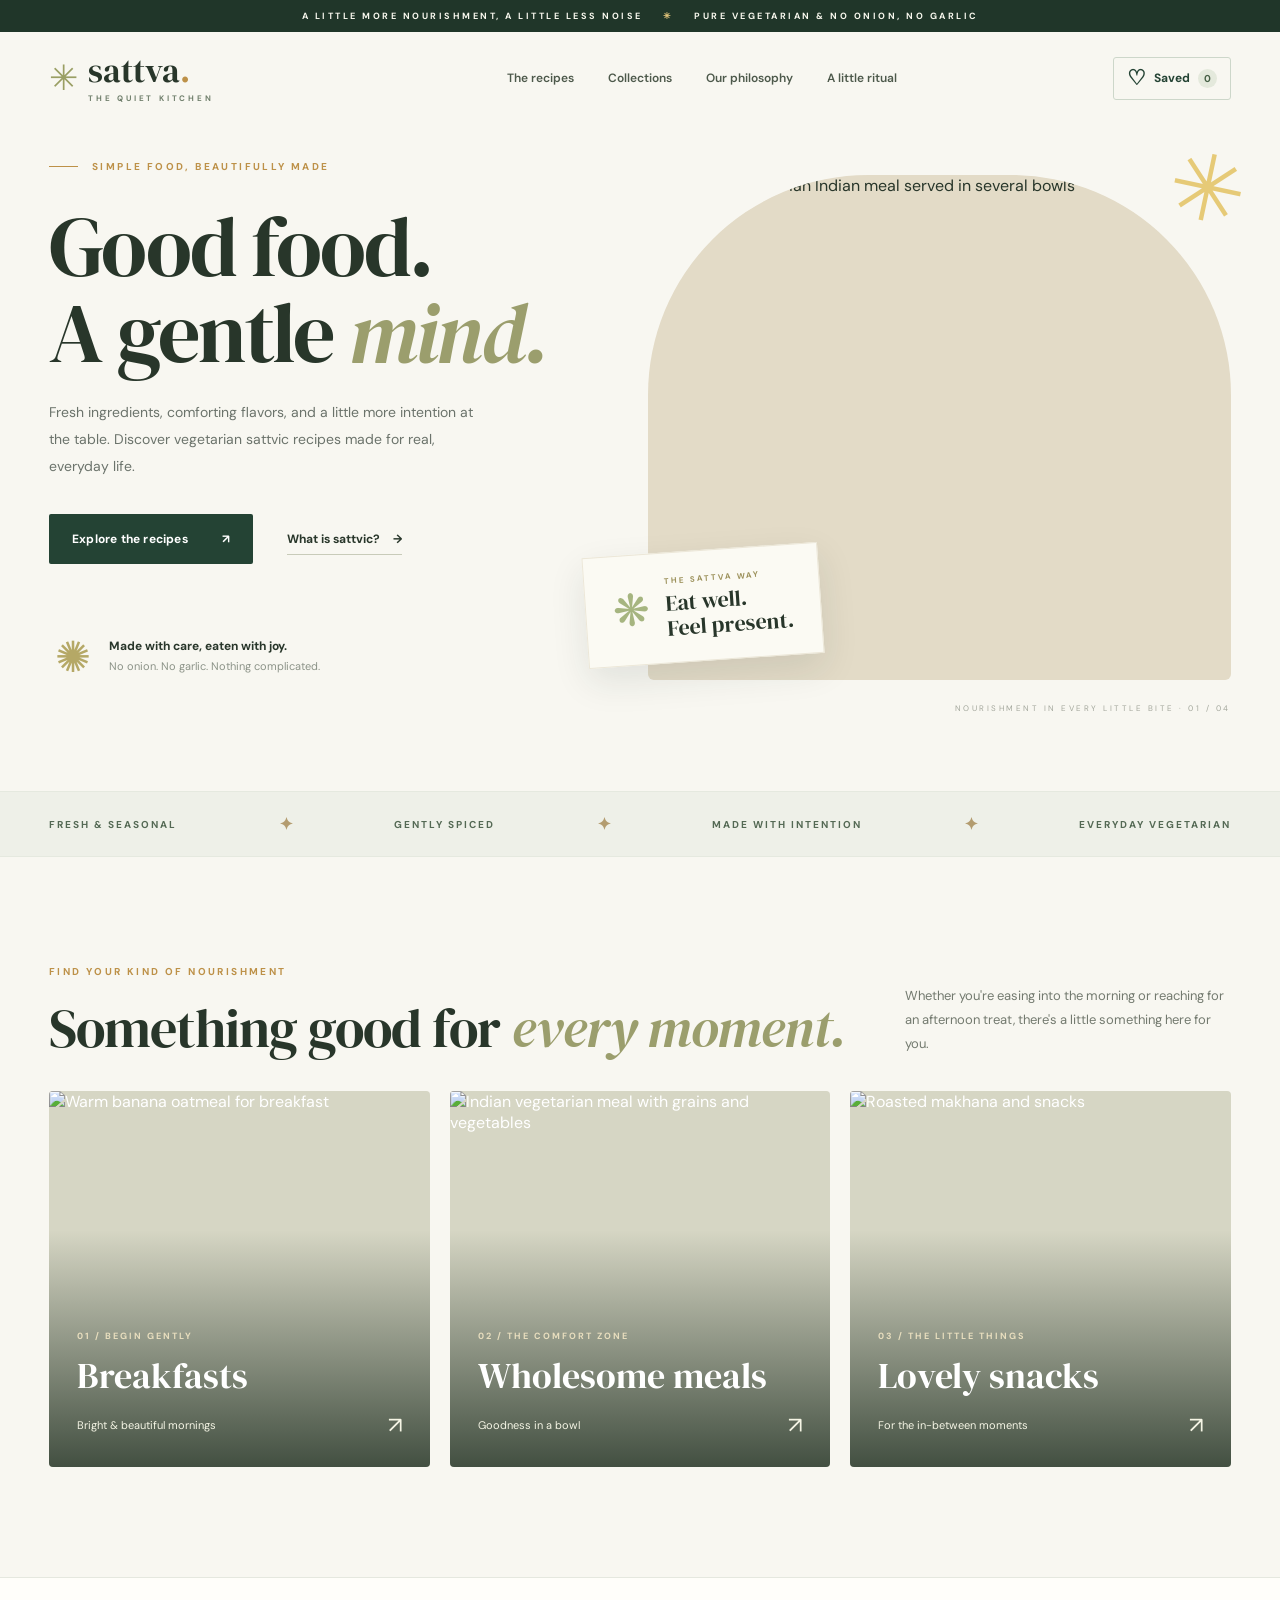
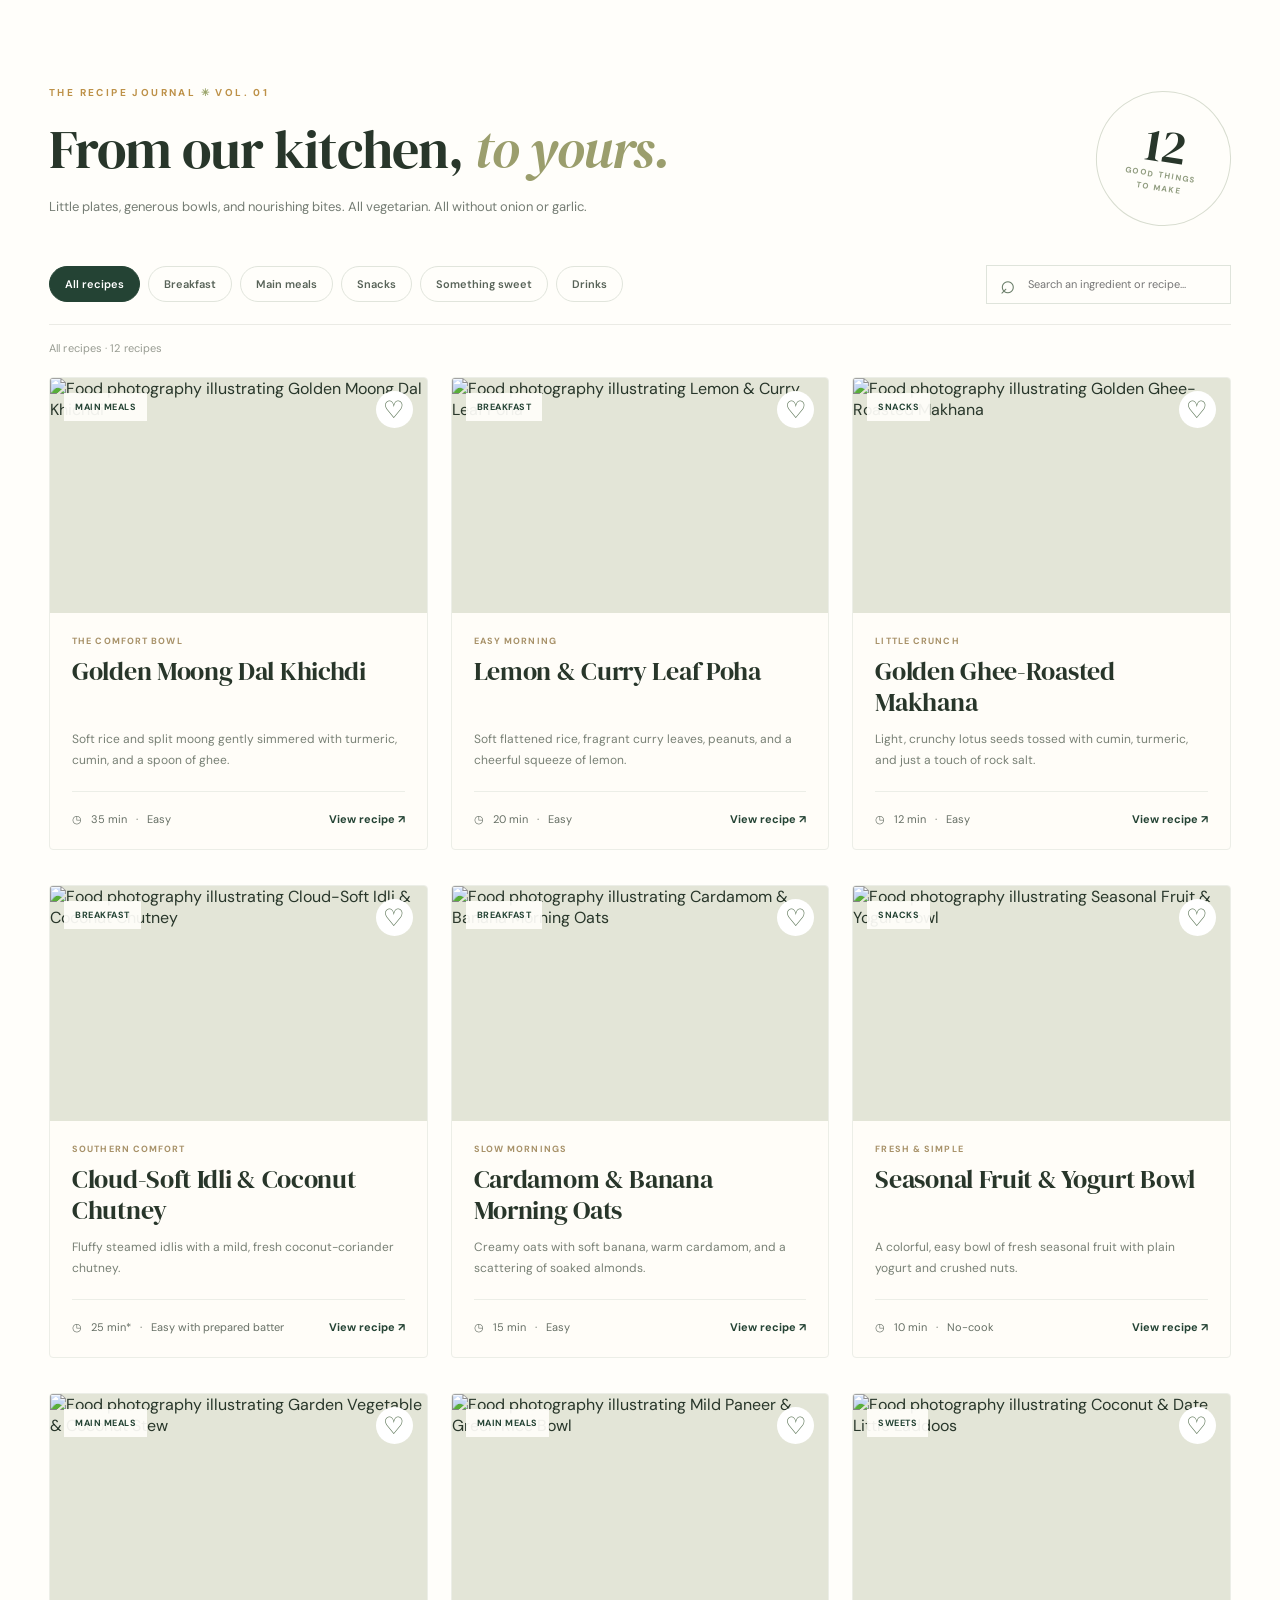
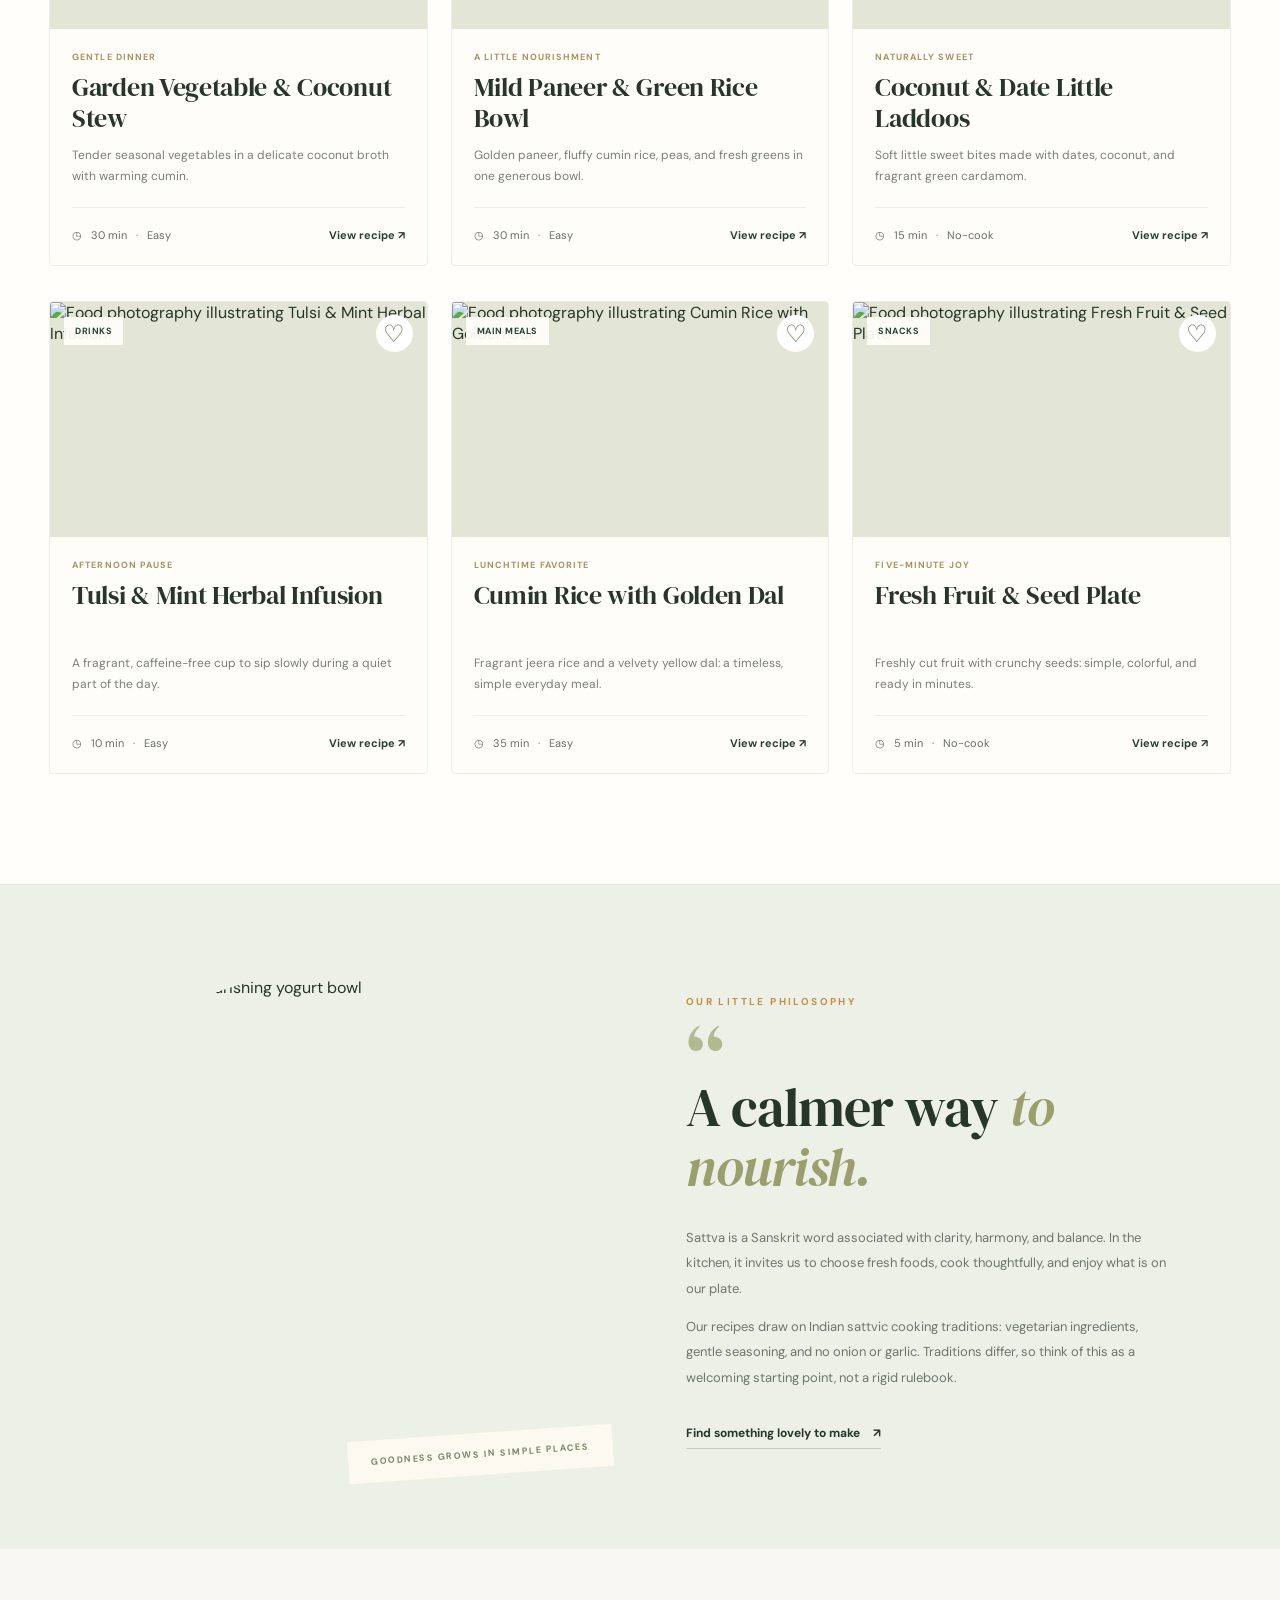
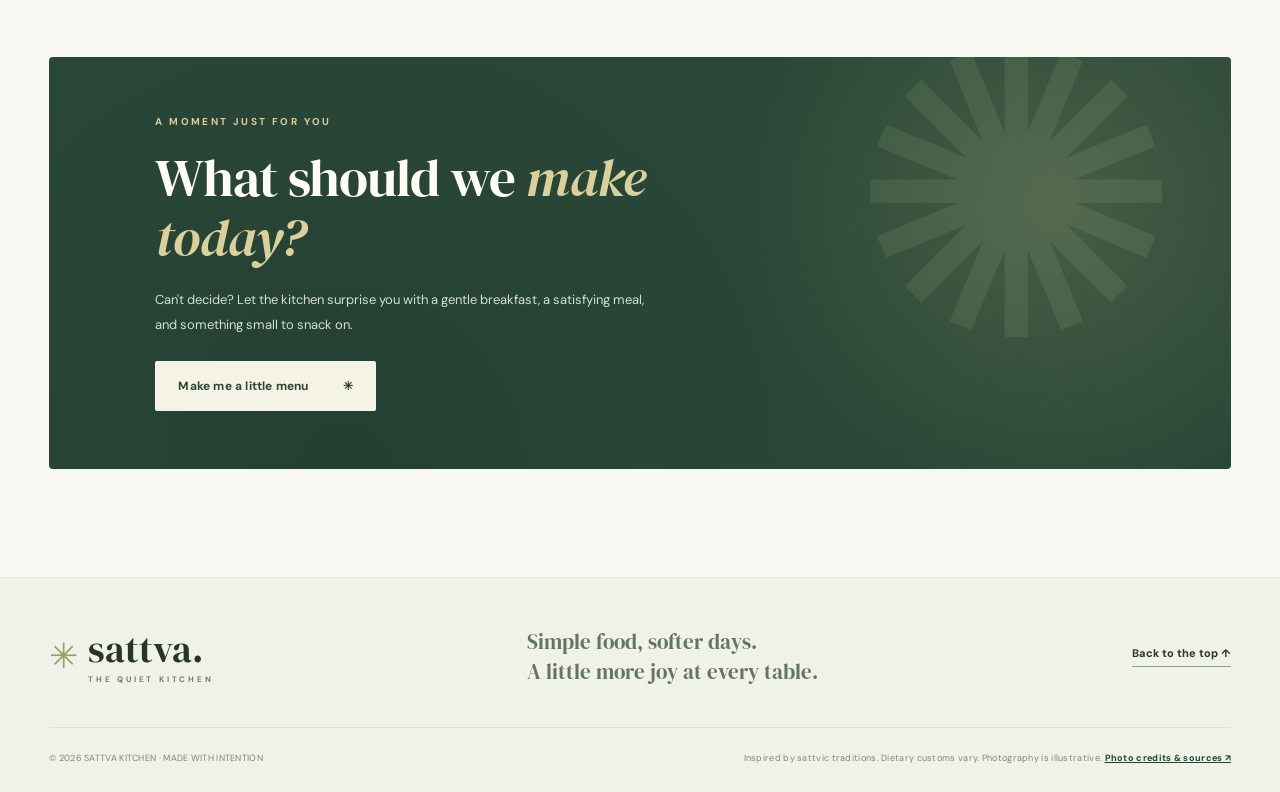
==== index.html @ f2396afa "Add files via upload" ====
<!doctype html>
<html lang="en">
<head>
  <meta charset="UTF-8" />
  <meta name="viewport" content="width=device-width, initial-scale=1.0" />
  <meta name="theme-color" content="#f8f7f1" />
  <meta name="description" content="Sattva Kitchen: beautiful, simple vegetarian sattvic recipes without onion or garlic. Discover soulful breakfasts, nourishing meals, snacks and sweets." />
  <meta property="og:title" content="Sattva Kitchen — Food for a quieter kind of day" />
  <meta property="og:description" content="A warm collection of sattvic recipes, from everyday meals to mindful little snacks." />
  <title>Sattva Kitchen — Food for a quieter kind of day</title>
  <link rel="preconnect" href="https://fonts.googleapis.com" />
  <link rel="preconnect" href="https://fonts.gstatic.com" crossorigin />
  <link rel="preconnect" href="https://images.unsplash.com" />
  <link href="https://fonts.googleapis.com/css2?family=DM+Sans:wght@400;500;600;700&family=DM+Serif+Display:ital@0;1&display=swap" rel="stylesheet" />
  <link rel="stylesheet" href="styles.css" />
  <script src="app.js" defer></script>
</head>
<body>
  <div class="announcement">A LITTLE MORE NOURISHMENT, A LITTLE LESS NOISE <span aria-hidden="true">✳</span> PURE VEGETARIAN & NO ONION, NO GARLIC</div>
  <header class="site-header" id="top">
    <div class="container nav-inner">
      <a class="brand" href="#top" aria-label="Sattva Kitchen, home">
        <span class="brand-flower" aria-hidden="true">✳</span>
        <span class="brand-word"><strong>sattva<span>.</span></strong><small>THE QUIET KITCHEN</small></span>
      </a>
      <nav class="desktop-nav" aria-label="Main navigation">
        <a href="#recipes">The recipes</a>
        <a href="#collections">Collections</a>
        <a href="#philosophy">Our philosophy</a>
        <a href="#ritual">A little ritual</a>
      </nav>
      <div class="nav-actions">
        <button class="saved-nav" id="savedButton" type="button" aria-label="Show saved recipes"><span class="icon-heart">♡</span> <span>Saved</span> <span class="saved-number" id="savedCount">0</span></button>
        <button class="mobile-toggle" id="mobileToggle" aria-expanded="false" aria-controls="mobileNav" type="button" aria-label="Open menu"><span></span><span></span><span></span></button>
      </div>
    </div>
    <nav id="mobileNav" class="mobile-nav" aria-label="Mobile navigation" hidden>
      <a href="#recipes">The recipes</a><a href="#collections">Collections</a><a href="#philosophy">Our philosophy</a><a href="#ritual">A little ritual</a>
    </nav>
  </header>

  <main>
    <section class="hero container" aria-labelledby="hero-heading">
      <div class="hero-text">
        <div class="eyebrow"><span class="eyebrow-line"></span> SIMPLE FOOD, BEAUTIFULLY MADE</div>
        <h1 id="hero-heading">Good food.<br />A gentle <em>mind.</em></h1>
        <p class="hero-description">Fresh ingredients, comforting flavors, and a little more intention at the table. Discover vegetarian sattvic recipes made for real, everyday life.</p>
        <div class="hero-buttons"><a class="btn btn-primary" href="#recipes">Explore the recipes <span aria-hidden="true">↗</span></a><a class="text-link" href="#philosophy">What is sattvic? <span aria-hidden="true">→</span></a></div>
        <div class="hero-signature"><div class="little-sun" aria-hidden="true">✺</div><p><strong>Made with care, eaten with joy.</strong><br/><span>No onion. No garlic. Nothing complicated.</span></p></div>
      </div>
      <div class="hero-visual">
        <div class="hero-photo-wrap"><img class="hero-photo" src="https://images.unsplash.com/photo-1742281257707-0c7f7e5ca9c6?auto=format&fit=crop&w=1250&q=85" alt="Beautiful vegetarian Indian meal served in several bowls" fetchpriority="high" /></div>
        <div class="hero-doodle" aria-hidden="true">✳</div>
        <div class="hero-note"><span class="note-leaf">❋</span><span><small>THE SATTVA WAY</small><strong>Eat well.<br />Feel present.</strong></span></div>
        <div class="photo-caption">NOURISHMENT IN EVERY LITTLE BITE · 01 / 04</div>
      </div>
    </section>

    <section class="values-ribbon" aria-label="Our approach"><div class="container values-inner"><span>FRESH & SEASONAL</span><b>✦</b><span>GENTLY SPICED</span><b>✦</b><span>MADE WITH INTENTION</span><b>✦</b><span>EVERYDAY VEGETARIAN</span></div></section>

    <section class="collections section container" id="collections" aria-labelledby="collections-title">
      <div class="section-top"><div><p class="kicker">FIND YOUR KIND OF NOURISHMENT</p><h2 id="collections-title">Something good for <em>every moment.</em></h2></div><p class="section-lede">Whether you're easing into the morning or reaching for an afternoon treat, there's a little something here for you.</p></div>
      <div class="collection-grid">
        <button class="collection-card" type="button" data-category="Breakfast"><img src="https://images.unsplash.com/photo-1715098841757-0e9690ec12d6?auto=format&fit=crop&w=720&q=82" alt="Warm banana oatmeal for breakfast" loading="lazy"/><span class="collection-overlay"></span><span class="collection-content"><small>01 / BEGIN GENTLY</small><strong>Breakfasts</strong><span>Bright & beautiful mornings <b>↗</b></span></span></button>
        <button class="collection-card" type="button" data-category="Mains"><img src="https://images.unsplash.com/photo-1711153419402-336ee48f2138?auto=format&fit=crop&w=720&q=82" alt="Indian vegetarian meal with grains and vegetables" loading="lazy"/><span class="collection-overlay"></span><span class="collection-content"><small>02 / THE COMFORT ZONE</small><strong>Wholesome meals</strong><span>Goodness in a bowl <b>↗</b></span></span></button>
        <button class="collection-card" type="button" data-category="Snacks"><img src="https://images.unsplash.com/photo-1776765828683-eb5ec29711e2?auto=format&fit=crop&w=720&q=82" alt="Roasted makhana and snacks" loading="lazy"/><span class="collection-overlay"></span><span class="collection-content"><small>03 / THE LITTLE THINGS</small><strong>Lovely snacks</strong><span>For the in-between moments <b>↗</b></span></span></button>
      </div>
    </section>

    <section class="recipes-section section" id="recipes" aria-labelledby="recipes-title">
      <div class="container">
        <div class="recipe-intro"><div><p class="kicker">THE RECIPE JOURNAL <span class="tiny-star">✳</span> VOL. 01</p><h2 id="recipes-title">From our kitchen, <em>to yours.</em></h2><p>Little plates, generous bowls, and nourishing bites. All vegetarian. All without onion or garlic.</p></div><div class="count-ornament"><span>12</span><small>GOOD THINGS<br/>TO MAKE</small></div></div>
        <div class="recipe-toolbar"><div class="filters" role="group" aria-label="Filter recipes"><button type="button" class="filter-chip active" data-filter="All" aria-pressed="true">All recipes</button><button type="button" class="filter-chip" data-filter="Breakfast" aria-pressed="false">Breakfast</button><button type="button" class="filter-chip" data-filter="Mains" aria-pressed="false">Main meals</button><button type="button" class="filter-chip" data-filter="Snacks" aria-pressed="false">Snacks</button><button type="button" class="filter-chip" data-filter="Sweets" aria-pressed="false">Something sweet</button><button type="button" class="filter-chip" data-filter="Drinks" aria-pressed="false">Drinks</button></div><label class="search-bar"><span aria-hidden="true">⌕</span><span class="sr-only">Search recipes</span><input type="search" id="recipeSearch" placeholder="Search an ingredient or recipe..." autocomplete="off" /></label></div>
        <div class="results-line" id="resultsLine" aria-live="polite">Showing all 12 recipes</div>
        <div class="recipe-grid" id="recipeGrid"></div>
        <div class="empty-state" id="emptyState" hidden><div class="empty-flower">❋</div><h3>Nothing in the bowl just yet.</h3><p>Try a different search or look through all the recipes.</p><button type="button" class="btn btn-primary" id="clearFilters">See all recipes ↗</button></div>
      </div>
    </section>

    <section class="quote-section" id="philosophy" aria-labelledby="philosophy-heading"><div class="container quote-layout"><div class="quote-photo"><img src="https://images.unsplash.com/photo-1498507297833-5373e346b4e0?auto=format&fit=crop&w=1000&q=85" alt="Fresh fruit and nourishing yogurt bowl" loading="lazy"/><span class="quote-photo-detail">GOODNESS GROWS IN SIMPLE PLACES</span></div><div class="quote-copy"><p class="kicker">OUR LITTLE PHILOSOPHY</p><span class="quote-mark">“</span><h2 id="philosophy-heading">A calmer way <em>to nourish.</em></h2><p>Sattva is a Sanskrit word associated with clarity, harmony, and balance. In the kitchen, it invites us to choose fresh foods, cook thoughtfully, and enjoy what is on our plate.</p><p>Our recipes draw on Indian sattvic cooking traditions: vegetarian ingredients, gentle seasoning, and no onion or garlic. Traditions differ, so think of this as a welcoming starting point, not a rigid rulebook.</p><a href="#recipes" class="text-link philosophy-link">Find something lovely to make <span aria-hidden="true">↗</span></a></div></div></section>

    <section class="ritual-section container section" id="ritual" aria-labelledby="ritual-heading"><div class="ritual-card"><div class="ritual-content"><p class="kicker">A MOMENT JUST FOR YOU</p><h2 id="ritual-heading">What should we <em>make today?</em></h2><p>Can't decide? Let the kitchen surprise you with a gentle breakfast, a satisfying meal, and something small to snack on.</p><button id="planButton" class="btn btn-light" type="button">Make me a little menu <span aria-hidden="true">✳</span></button></div><div class="ritual-sun" aria-hidden="true">✺</div></div><div class="daily-plan" id="dailyPlan" hidden aria-live="polite"></div></section>
  </main>

  <footer class="footer"><div class="container"><div class="footer-top"><div class="footer-brand"><span class="brand-flower" aria-hidden="true">✳</span><div><strong>sattva.</strong><span>THE QUIET KITCHEN</span></div></div><p>Simple food, softer days.<br />A little more joy at every table.</p><a class="back-top" href="#top">Back to the top ↑</a></div><div class="footer-bottom"><span>© <span id="year">2026</span> SATTVA KITCHEN · MADE WITH INTENTION</span><span>Inspired by sattvic traditions. Dietary customs vary. Photography is illustrative. <a href="credits.html">Photo credits & sources ↗</a></span></div></div></footer>

  <div id="modalBackdrop" class="modal-backdrop" hidden></div>
  <section class="recipe-modal" id="recipeModal" role="dialog" aria-modal="true" aria-label="Recipe details" aria-hidden="true" hidden><button class="modal-close" id="modalClose" type="button" aria-label="Close recipe">×</button><div id="modalBody"></div></section>
  <div id="toast" class="toast" role="status" aria-live="polite"></div>
</body>
</html>
---- styles.css ----
:root{--bg:#f8f7f1;--white:#fffdf8;--green:#244334;--green-dark:#203629;--text:#28362a;--muted:#6b736b;--soft:#ecf0e8;--gold:#bd9148;--line:#e5e8df;--cream:#efeae0;--serif:'DM Serif Display',Georgia,serif;--sans:'DM Sans',Arial,sans-serif}*{box-sizing:border-box}html{scroll-behavior:smooth}body{margin:0;background:var(--bg);color:var(--text);font-family:var(--sans);-webkit-font-smoothing:antialiased}button,input{font:inherit}button{cursor:pointer}a{color:inherit;text-decoration:none}img{display:block;width:100%}::selection{background:#dce8cf}button:focus-visible,a:focus-visible,input:focus-visible{outline:3px solid var(--gold);outline-offset:3px}.container{max-width:1270px;padding:0 44px;margin:auto}.sr-only{position:absolute;width:1px;height:1px;padding:0;margin:-1px;overflow:hidden;clip:rect(0,0,0,0);white-space:nowrap;border:0}.announcement{background:var(--green-dark);color:#f8f8ee;text-align:center;font-size:9px;letter-spacing:2.5px;font-weight:700;padding:10px 14px}.announcement span{color:#e1c47a;margin:0 16px}.site-header{height:92px;position:relative;z-index:5;background:var(--bg)}.nav-inner{display:flex;height:100%;align-items:center;justify-content:space-between;gap:26px}.brand{display:flex;align-items:center;gap:10px;min-width:212px}.brand-flower{font-size:35px;color:#9a9f64;line-height:1;display:inline-block}.brand-word{display:flex;flex-direction:column;gap:0}.brand-word strong,.footer-brand strong{font-family:var(--serif);font-size:34px;font-weight:400;line-height:1}.brand-word strong span{color:#bd9148}.brand-word small,.footer-brand span:not(.brand-flower){font-size:8px;letter-spacing:2.8px;font-weight:700;padding-top:6px;color:#71806d}.desktop-nav{display:flex;align-items:center;gap:34px;margin-left:30px}.desktop-nav a{font-size:12px;color:#4d594b;font-weight:600;transition:color .2s}.desktop-nav a:hover{color:var(--gold)}.nav-actions{display:flex;gap:15px;align-items:center}.saved-nav{border:1px solid #cdd7ca;padding:11px 13px;border-radius:3px;background:transparent;font-size:12px;font-weight:700;display:flex;align-items:center;gap:8px;color:var(--green)}.saved-nav:hover{background:#edf0e6}.icon-heart{font-size:21px;line-height:10px}.saved-number{min-width:19px;height:19px;border-radius:50%;display:grid;place-items:center;background:#e4e9dc;color:#476046;font-size:10px}.mobile-toggle,.mobile-nav{display:none}.hero{display:grid;grid-template-columns:49% 51%;min-height:580px;padding-bottom:46px;align-items:center}.hero-text{padding:36px 30px 60px 0}.eyebrow,.kicker{letter-spacing:2.4px;font-size:10px;font-weight:700;color:var(--gold)}.eyebrow{display:flex;align-items:center;gap:14px}.eyebrow-line{height:1px;width:29px;background:var(--gold)}h1,h2,h3,p{margin-top:0}h1,h2,h3{font-family:var(--serif);font-weight:400}h1{font-size:clamp(64px,6.6vw,100px);letter-spacing:-2.7px;line-height:1.02;margin:30px 0 24px}h1 em,h2 em{font-weight:400;color:#9b9e6d}.hero-description{color:var(--muted);font-size:14px;max-width:425px;line-height:1.9}.hero-buttons{display:flex;align-items:center;gap:34px;margin-top:35px;flex-wrap:wrap}.btn{border:0;display:inline-flex;align-items:center;justify-content:center;gap:34px;padding:17px 23px;font-size:12px;font-weight:700;letter-spacing:.2px;transition:transform .2s,background .2s;border-radius:2px}.btn:hover{transform:translateY(-2px)}.btn-primary{background:var(--green);color:white}.btn-primary:hover{background:#345e43}.text-link{font-size:12px;font-weight:700;border-bottom:1px solid #c8cbb9;padding:7px 0;display:inline-flex;gap:13px}.text-link:hover{color:var(--gold)}.hero-signature{display:flex;align-items:center;gap:13px;margin-top:65px}.hero-signature .little-sun{display:grid;place-items:center;color:#b5a866;font-size:43px;width:47px}.hero-signature p{margin:0;font-size:12px;line-height:1.65}.hero-signature strong{font-weight:700}.hero-signature p span{color:#8c9388;font-size:11px}.hero-visual{height:540px;position:relative;padding:10px 0 25px 20px}.hero-photo-wrap{width:100%;height:100%;border-radius:220px 220px 6px 6px;overflow:hidden;background:#e3dbc7}.hero-photo{height:100%;object-fit:cover;object-position:center;transition:transform .7s}.hero-photo-wrap:hover img{transform:scale(1.04)}.hero-doodle{position:absolute;top:-21px;right:-15px;font-size:92px;color:#e6ca77;line-height:1;transform:rotate(12deg)}.hero-note{position:absolute;bottom:44px;left:-43px;display:flex;gap:16px;background:#fbfaf3;box-shadow:0 14px 36px #1d302b1b;border:1px solid #ece7d8;padding:22px 27px;align-items:center;transform:rotate(-4deg)}.note-leaf{font-size:44px;color:#a6b580}.hero-note small{display:block;letter-spacing:2px;font-weight:700;color:#9c915b;font-size:8px;margin-bottom:5px}.hero-note strong{font:22px/1.1 var(--serif)}.photo-caption{position:absolute;bottom:-8px;right:0;font-size:8px;letter-spacing:2.5px;color:#a3a79c}.values-ribbon{background:#eef0e8;border-block:1px solid #e5e9df}.values-inner{display:flex;justify-content:space-between;align-items:center;gap:22px;padding-top:21px;padding-bottom:21px}.values-inner span{font-size:10px;letter-spacing:2px;color:#546954;font-weight:700;white-space:nowrap}.values-inner b{color:#b39c6f;font-size:17px}.section{padding-top:108px;padding-bottom:110px}.section-top{display:flex;justify-content:space-between;align-items:end;gap:45px;margin-bottom:32px}.kicker{margin-bottom:20px}.section-top h2,.recipe-intro h2,.quote-copy h2,.ritual-content h2{font-size:clamp(38px,4.2vw,58px);line-height:1.13;letter-spacing:-1px;margin:0}.section-lede{color:#737a6f;font-size:13px;line-height:1.85;max-width:320px;margin:0 6px 3px}.collection-grid{display:grid;grid-template-columns:repeat(3,1fr);gap:20px}.collection-card{position:relative;border:0;padding:0;text-align:left;color:white;background:#d6d6c4;overflow:hidden;height:376px;border-radius:4px}.collection-card>img{height:100%;object-fit:cover;transition:transform .5s}.collection-card:hover>img{transform:scale(1.06)}.collection-overlay{position:absolute;inset:0;background:linear-gradient(to top,rgba(20,37,24,.76),transparent 63%)}.collection-content{position:absolute;bottom:27px;left:28px;right:28px;display:flex;flex-direction:column}.collection-content small{font-size:9px;letter-spacing:2px;color:#e8debe;font-weight:700}.collection-content strong{font:36px var(--serif);margin:9px 0 10px}.collection-content>span{display:flex;align-items:center;justify-content:space-between;font-size:11px;color:#f5f5e5}.collection-content>span b{font-size:23px;font-weight:400}.recipes-section{background:#fffefa;border-top:1px solid var(--line);border-bottom:1px solid var(--line)}.recipe-intro{display:flex;justify-content:space-between;align-items:center;gap:20px}.recipe-intro h2{margin-bottom:16px}.recipe-intro p:not(.kicker){color:#757d74;font-size:13px;line-height:1.7}.tiny-star{color:#9aa46a}.count-ornament{width:135px;height:135px;border-radius:50%;border:1px solid #d8ddd0;display:flex;flex-direction:column;align-items:center;justify-content:center;flex-shrink:0;transform:rotate(9deg)}.count-ornament span{font:47px var(--serif);line-height:1}.count-ornament small{font-size:8px;font-weight:700;letter-spacing:1.4px;line-height:1.6;text-align:center;color:#909c7f}.recipe-toolbar{display:flex;gap:20px;justify-content:space-between;align-items:center;margin-top:34px;margin-bottom:16px;border-bottom:1px solid #ebebe5;padding-bottom:20px}.filters{display:flex;gap:8px;flex-wrap:wrap}.filter-chip{border:1px solid #e1e5dc;background:transparent;color:#586358;padding:10px 15px;border-radius:99px;white-space:nowrap;font-size:11px;font-weight:600}.filter-chip:hover,.filter-chip.active{background:var(--green);color:white;border-color:var(--green)}.search-bar{border:1px solid #dfe4db;display:flex;align-items:center;gap:10px;padding:0 13px;min-width:245px;height:39px}.search-bar span{font-size:26px;color:#687c67;line-height:1}.search-bar input{border:0;background:transparent;outline:0;font-size:11px;width:100%;color:var(--green)}.search-bar input:focus-visible{outline:0}.results-line{font-size:11px;color:#989c92;letter-spacing:.1px;margin-bottom:22px}.recipe-grid{display:grid;grid-template-columns:repeat(3,minmax(0,1fr));gap:35px 23px}.recipe-card{background:var(--white);border:1px solid #eceee7;overflow:hidden;border-radius:4px;transition:box-shadow .25s,transform .25s}.recipe-card:hover{box-shadow:0 14px 32px #39453110;transform:translateY(-4px)}.recipe-image{height:235px;position:relative;overflow:hidden;background:#e3e5d7;cursor:pointer}.recipe-image img{height:100%;object-fit:cover;transition:transform .45s}.recipe-card:hover .recipe-image img{transform:scale(1.06)}.recipe-tag{position:absolute;left:14px;top:15px;background:#fffefaed;color:var(--green);font-size:9px;letter-spacing:.5px;padding:8px 11px;font-weight:700}.save-recipe{position:absolute;right:14px;top:13px;border:0;background:white;color:#546e4e;border-radius:50%;width:37px;height:37px;display:grid;place-items:center;font-size:24px;transition:transform .2s}.save-recipe:hover{transform:scale(1.11)}.save-recipe.is-saved{color:#bb7054}.recipe-body{padding:22px 22px 19px}.recipe-eyebrow{font-size:9px;letter-spacing:1.1px;color:#a79168;font-weight:700;text-transform:uppercase}.recipe-title{font:26px/1.22 var(--serif);margin:9px 0 9px;letter-spacing:-.3px;cursor:pointer;min-height:64px}.recipe-title:hover{color:#788a59}.recipe-desc{color:#788075;font-size:12px;line-height:1.75;min-height:43px;margin-bottom:19px}.recipe-meta{display:flex;justify-content:space-between;align-items:center;border-top:1px solid #eceee7;padding-top:16px;font-size:11px;color:#666f65}.recipe-meta span{display:flex;gap:6px;align-items:center}.recipe-meta button{background:transparent;border:0;font-weight:700;color:var(--green);font-size:11px;padding:4px 0}.recipe-meta button:hover{text-decoration:underline}.empty-state{text-align:center;padding:40px 0 60px}.empty-state[hidden]{display:none}.empty-flower{color:#b4ae79;font-size:70px}.empty-state h3{font:32px var(--serif);margin:0 0 10px}.empty-state p{font-size:13px;color:#7b847b}.empty-state .btn{margin:15px auto}.quote-section{background:#edf0e7}.quote-layout{display:grid;grid-template-columns:45% 55%;align-items:center;gap:0;min-height:610px;padding-top:70px;padding-bottom:70px}.quote-photo{height:480px;position:relative;transform:translateX(20px)}.quote-photo img{height:100%;object-fit:cover;border-radius:230px 230px 3px 3px}.quote-photo-detail{position:absolute;bottom:-18px;right:-12px;background:#fbf9f0;padding:15px 23px;font-size:9px;letter-spacing:1.5px;color:#798769;font-weight:700;transform:rotate(-4deg)}.quote-copy{padding:40px 16px 30px 105px}.quote-mark{font:92px var(--serif);line-height:.65;color:#b0b98f;display:block;margin:24px 0 -15px}.quote-copy h2{max-width:480px;margin-bottom:27px}.quote-copy p:not(.kicker){font-size:13px;line-height:1.95;color:#6d776c;max-width:480px}.philosophy-link{margin-top:15px}.ritual-section{padding-top:108px;padding-bottom:108px}.ritual-card{position:relative;background:#294738;color:#fefcf3;overflow:hidden;display:flex;min-height:340px;align-items:center;padding:58px 9%;border-radius:4px}.ritual-card:before{content:'';position:absolute;inset:0;background:radial-gradient(circle at 85% 35%,rgba(221,206,134,.17),transparent 30%),radial-gradient(circle at 25% 100%,rgba(0,0,0,.10),transparent 50%);pointer-events:none}.ritual-content{position:relative;z-index:1;max-width:580px}.ritual-content .kicker{color:#d8cf9d}.ritual-content h2{font-size:53px}.ritual-content h2 em{color:#dad09b}.ritual-content>p:not(.kicker){font-size:13px;color:#d3e0d3;max-width:490px;line-height:1.9;margin:20px 0 24px}.btn-light{background:#f5f3e6;color:#294838}.btn-light:hover{background:white}.ritual-sun{position:absolute;right:4%;top:-56px;font-size:400px;color:#adc0971f;line-height:1;pointer-events:none}.daily-plan{margin-top:20px;border:1px solid #dee5d6;background:#fffdf8;padding:30px}.daily-plan[hidden]{display:none}.daily-plan-header{display:flex;align-items:center;justify-content:space-between;gap:15px;margin-bottom:20px}.daily-plan-header h3{font-size:29px;margin:0}.day-grid{display:grid;grid-template-columns:repeat(3,minmax(0,1fr));gap:20px}.day-pick{display:flex;align-items:center;gap:14px;border:1px solid #e9ecdf;background:white;text-align:left;padding:10px;cursor:pointer}.day-pick img{width:85px;height:80px;object-fit:cover}.day-pick small{font-size:9px;color:#a29569;text-transform:uppercase;letter-spacing:1px}.day-pick strong{display:block;font:18px var(--serif);margin-top:6px}.footer{background:#f0f1e9;border-top:1px solid #e1e6dd}.footer-top{display:flex;align-items:center;justify-content:space-between;gap:20px;padding:49px 0 41px}.footer-brand{display:flex;align-items:center;gap:10px}.footer-brand div{display:flex;flex-direction:column}.footer-brand strong{font-size:38px}.footer-top>p{font:21px/1.4 var(--serif);margin:0;color:#657460}.back-top{font-size:11px;font-weight:700;border-bottom:1px solid #8ea18d;padding-bottom:6px}.footer-bottom{border-top:1px solid #dce4d9;padding:23px 0 27px;display:flex;justify-content:space-between;gap:30px;font-size:9px;color:#7b877b;letter-spacing:.3px;line-height:1.6}.footer-bottom a{color:var(--green);font-weight:700;text-decoration:underline}.modal-backdrop{position:fixed;inset:0;background:rgba(18,31,23,.68);z-index:20;backdrop-filter:blur(2px)}.recipe-modal{position:fixed;z-index:21;top:3.5vh;bottom:3.5vh;left:50%;transform:translateX(-50%);width:min(960px,94vw);overflow:auto;background:var(--white);border-radius:5px;box-shadow:0 15px 90px #172b1f50}.modal-backdrop[hidden],.recipe-modal[hidden]{display:none}.modal-close{position:sticky;top:18px;float:right;margin:18px 20px -60px 0;z-index:2;background:white;border:1px solid #ece8e0;box-shadow:0 1px 6px #0002;width:41px;height:41px;border-radius:50%;font-size:26px;color:#304936}.modal-cover{height:320px;object-fit:cover}.modal-inner{padding:38px clamp(24px,6vw,64px) 48px}.modal-inner h2{font-size:clamp(42px,5vw,58px);margin:10px 0 18px}.modal-intro{font-size:14px;color:#788176;line-height:1.8;max-width:650px}.modal-tags{display:flex;gap:9px;flex-wrap:wrap;margin:24px 0 28px}.modal-tags span{border:1px solid #e3e8dc;padding:8px 12px;font-size:11px;border-radius:18px}.modal-cols{display:grid;grid-template-columns:37% 1fr;gap:48px;border-top:1px solid #e7e9de;padding-top:30px}.modal-cols h3{font-size:30px}.ingredients{margin:15px 0 0;padding:0;list-style:none}.ingredients li{padding:10px 0;border-bottom:1px solid #eee;font-size:12px;color:#687468;line-height:1.5}.ingredients li:before{content:'✳';color:#a0a879;font-size:12px;margin-right:11px}.steps{padding-left:22px}.steps li{padding:0 0 17px 4px;color:#657163;line-height:1.75;font-size:13px}.steps li::marker{color:#98a276;font-weight:700}.modal-tip{border-left:3px solid #aeb98c;background:#f3f5ed;padding:17px 20px;color:#586954;font-size:12px;line-height:1.7;margin-top:26px}.modal-actions{display:flex;gap:12px;flex-wrap:wrap;margin-top:32px}.modal-actions button{font-size:12px}.modal-actions .outline-btn{border:1px solid #bdc8b7;background:transparent;color:var(--green);padding:15px 20px}.toast{position:fixed;bottom:25px;right:25px;z-index:40;background:#283f30;color:#fff;padding:13px 19px;border-radius:3px;font-size:12px;box-shadow:0 8px 28px #0002;opacity:0;transform:translateY(20px);pointer-events:none;transition:opacity .3s,transform .3s}.toast.show{opacity:1;transform:translateY(0)}body.modal-open{overflow:hidden}@media(max-width:1100px){.container{padding-left:30px;padding-right:30px}.desktop-nav{gap:16px;margin-left:0}.hero{grid-template-columns:51% 49%}.hero-visual{height:500px}.hero-note{left:-10px}.recipe-toolbar{align-items:flex-start;flex-direction:column}.quote-copy{padding-left:65px}}@media(max-width:800px){.desktop-nav{display:none}.mobile-toggle{display:flex;flex-direction:column;gap:5px;background:none;border:0;padding:10px}.mobile-toggle span{display:block;width:22px;height:2px;background:var(--green)}.mobile-nav:not([hidden]){display:flex;flex-direction:column;position:absolute;top:100%;left:0;right:0;padding:14px 30px 23px;background:var(--bg);box-shadow:0 16px 20px #20362910}.mobile-nav a{padding:11px 0;border-bottom:1px solid #e8e8e0;font-size:13px}.hero{grid-template-columns:1fr}.hero-text{padding:55px 0 10px}.hero h1{font-size:72px}.hero-signature{margin-top:38px;margin-bottom:20px}.hero-visual{height:480px;max-width:640px;width:95%;margin:auto}.section{padding-top:75px;padding-bottom:78px}.collection-card{height:310px}.section-top{display:block}.section-lede{margin-top:16px;max-width:500px}.recipe-grid{grid-template-columns:repeat(2,minmax(0,1fr))}.quote-layout{grid-template-columns:1fr;gap:20px}.quote-photo{max-width:500px;width:100%;height:410px;transform:none;margin:auto}.quote-copy{padding:45px 10px 25px}.quote-copy h2{max-width:700px}.day-grid{grid-template-columns:1fr}.footer-top>p{display:none}}@media(max-width:590px){.announcement{font-size:7px;letter-spacing:1.15px;line-height:1.6}.announcement span{margin:0 7px}.container{padding-left:20px;padding-right:20px}.site-header{height:75px}.brand{min-width:auto}.brand-flower{font-size:28px}.brand-word strong{font-size:30px}.brand-word small{letter-spacing:1.7px;font-size:7px}.saved-nav{padding:9px 10px}.saved-nav>span:nth-child(2){display:none}.hero{padding-bottom:26px}.hero-text{padding:43px 0 0}.hero h1{font-size:clamp(58px,14vw,78px);letter-spacing:-1px;margin:23px 0}.hero-description{font-size:13px}.hero-buttons{gap:18px;margin-top:28px}.btn{gap:18px}.hero-visual{height:370px;width:100%;padding-left:10px}.hero-doodle{font-size:55px;right:-8px;top:-15px}.hero-note{padding:11px 14px;gap:8px;left:0;bottom:38px}.hero-note .note-leaf{font-size:26px}.hero-note strong{font-size:17px}.photo-caption{font-size:6px}.values-inner{flex-wrap:wrap;justify-content:center;gap:11px 20px;padding-top:16px;padding-bottom:16px}.values-inner span{font-size:8px;letter-spacing:1px}.values-inner b:nth-of-type(2){display:none}.section-top h2,.recipe-intro h2,.quote-copy h2{font-size:41px}.collection-grid{grid-template-columns:1fr;gap:13px}.collection-card{height:270px}.recipe-intro{align-items:start}.count-ornament{width:78px;height:78px}.count-ornament span{font-size:28px}.count-ornament small{font-size:6px}.recipe-toolbar{margin-top:21px}.filters{flex-wrap:nowrap;overflow:auto;max-width:calc(100vw - 40px);padding-bottom:8px}.filter-chip{flex:none}.search-bar{width:100%}.recipe-grid{grid-template-columns:1fr;gap:18px}.recipe-image{height:255px}.recipe-title{min-height:auto}.recipe-desc{min-height:auto}.quote-photo{height:360px}.quote-copy{padding-top:25px}.quote-copy h2{font-size:45px}.ritual-card{padding:42px 28px}.ritual-content h2{font-size:43px}.ritual-sun{font-size:250px;right:-55px;top:45px}.footer-top{padding:37px 0}.footer-bottom{display:block;font-size:9px}.footer-bottom span{display:block;margin-bottom:8px}.modal-cols{grid-template-columns:1fr;gap:14px}.modal-cover{height:240px}.modal-inner{padding:28px 22px 36px}.modal-inner h2{font-size:42px}.recipe-modal{width:98vw;top:1vh;bottom:1vh}.toast{left:15px;right:15px;text-align:center}.day-pick img{width:74px;height:74px}}@media(prefers-reduced-motion:reduce){html{scroll-behavior:auto}*{animation:none!important;transition:none!important}}
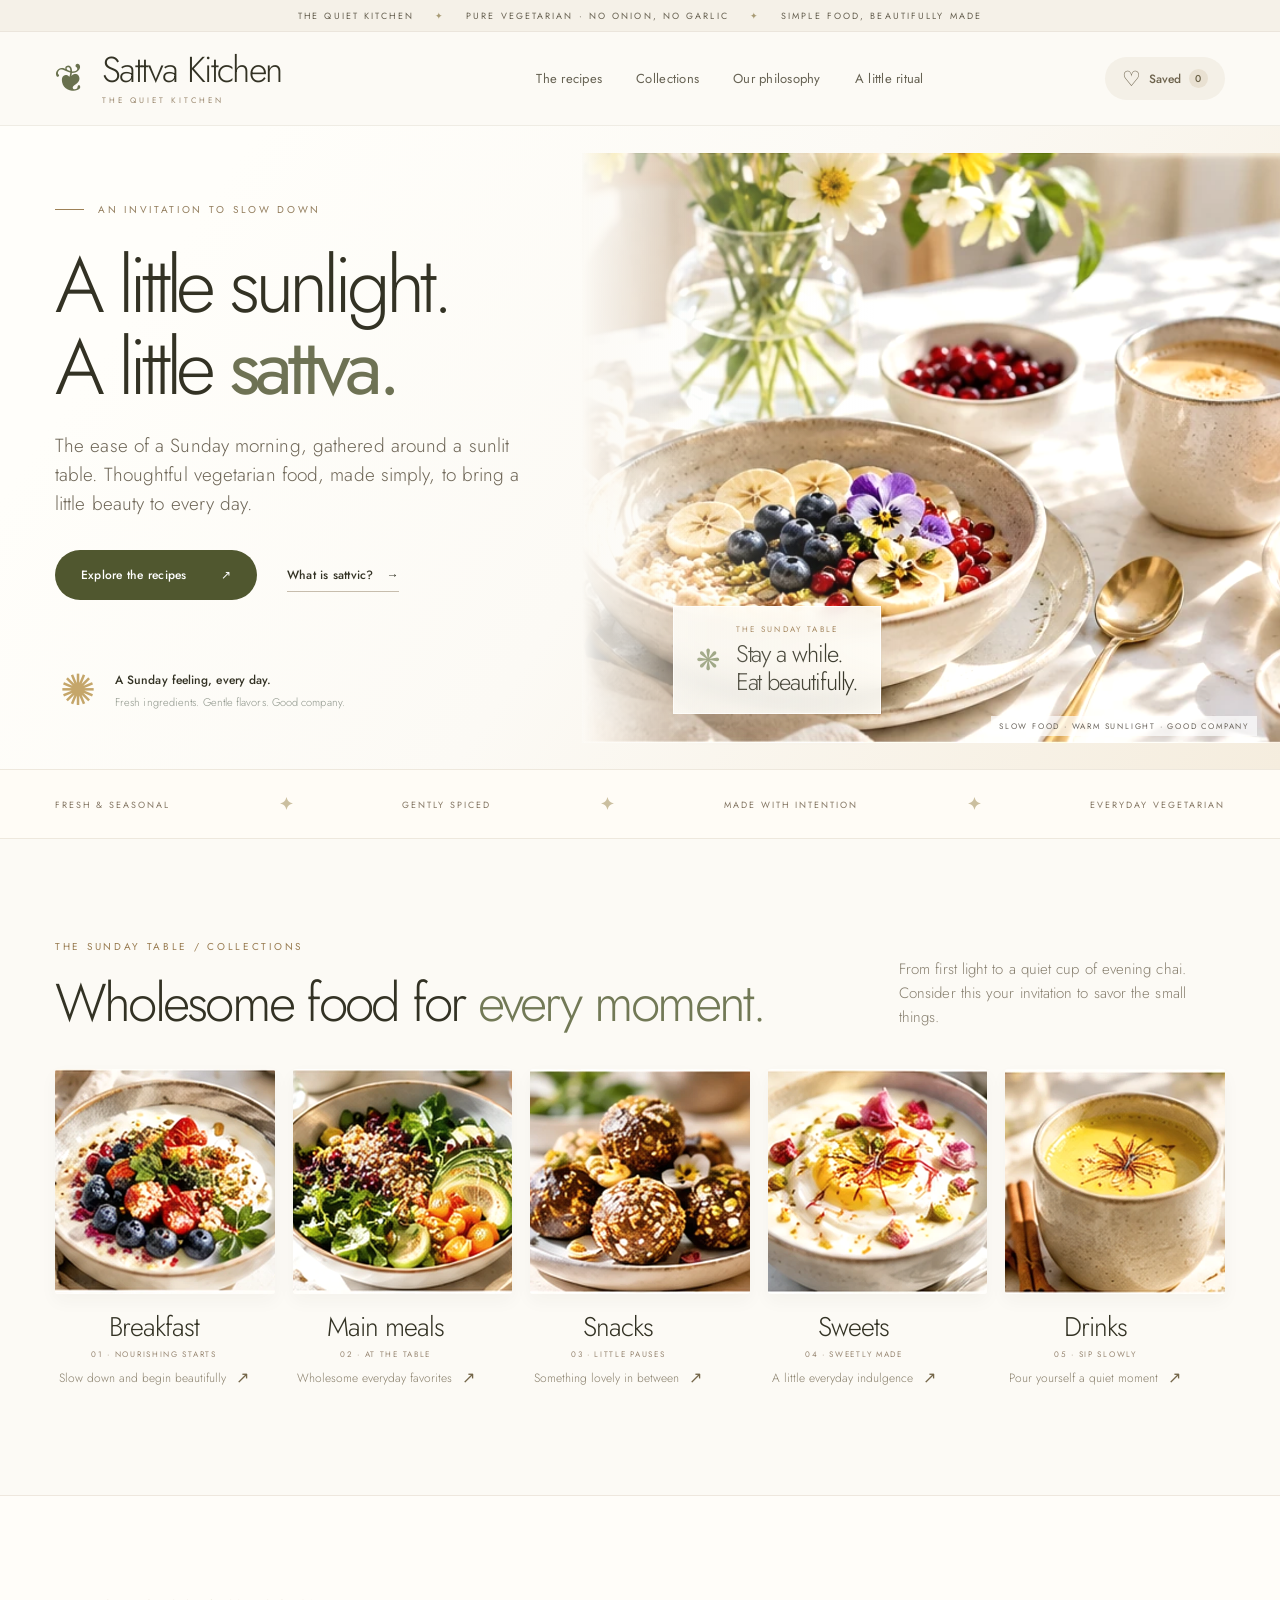
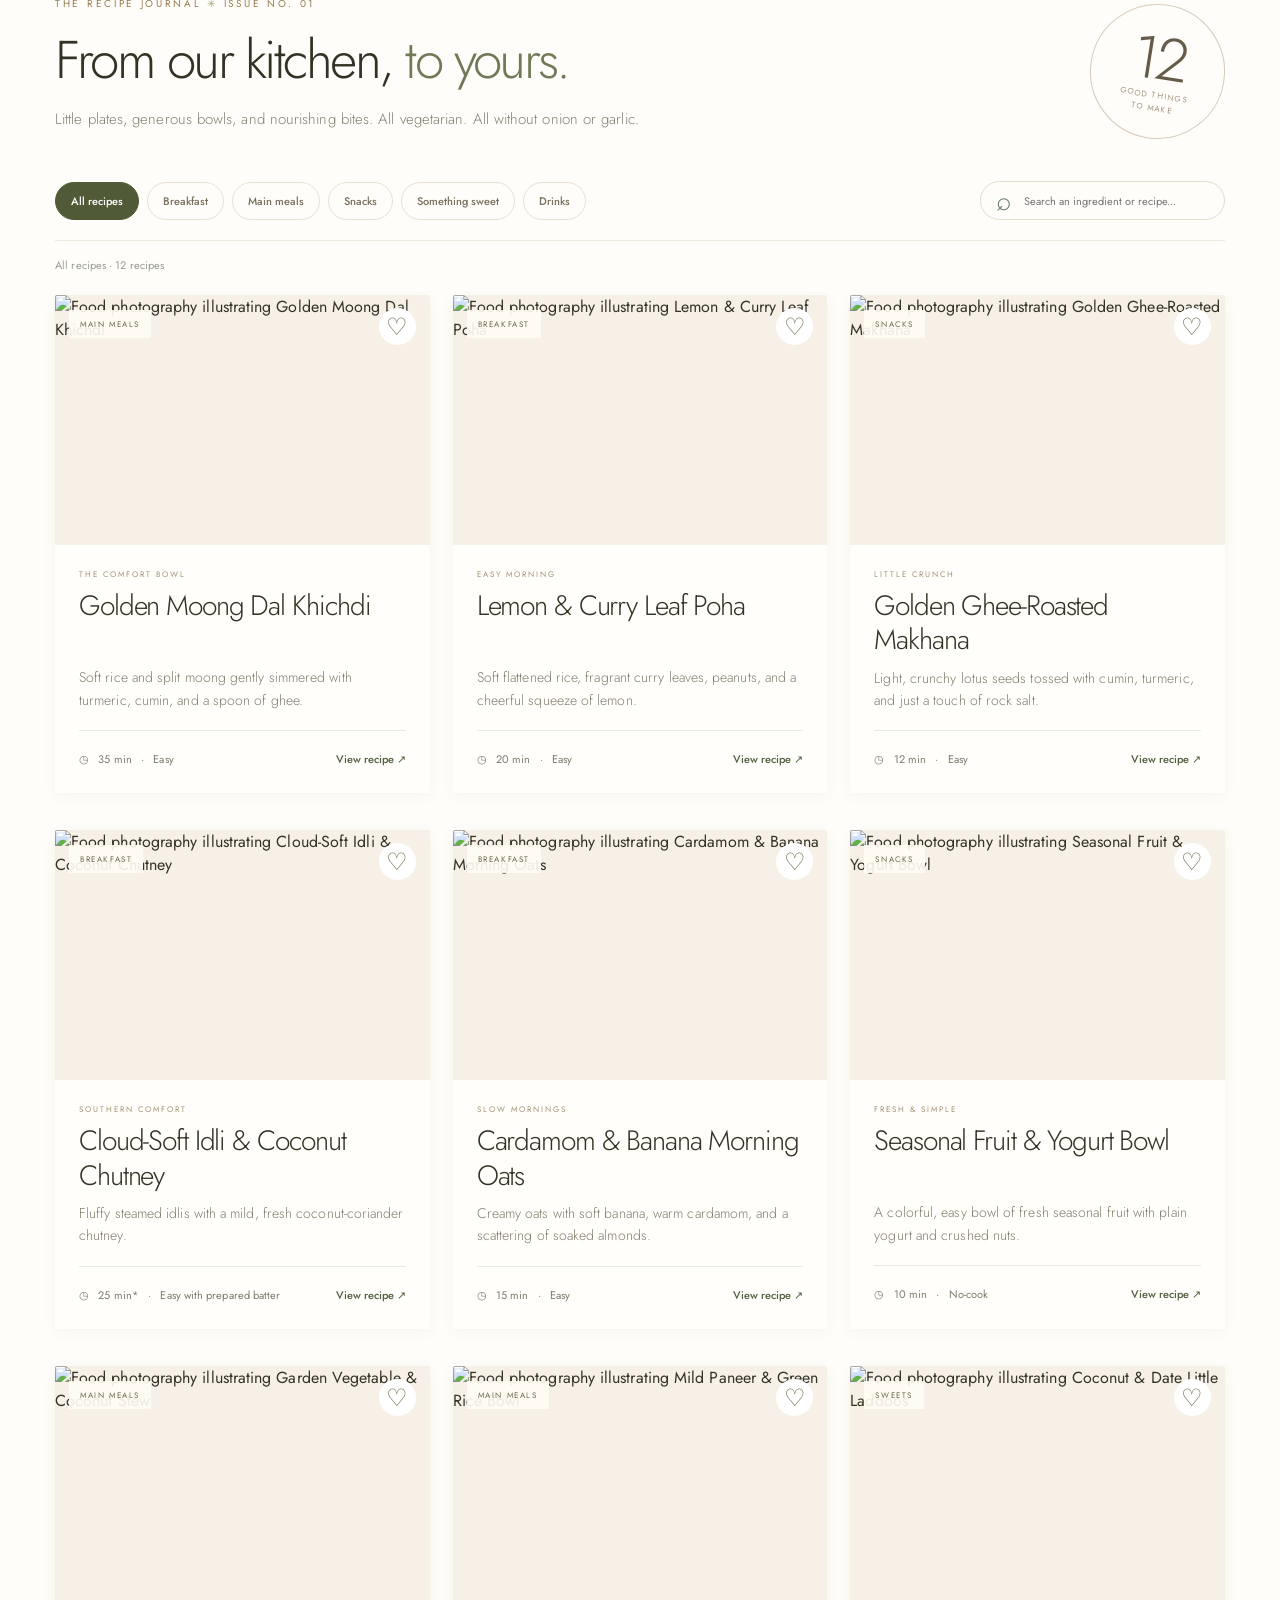
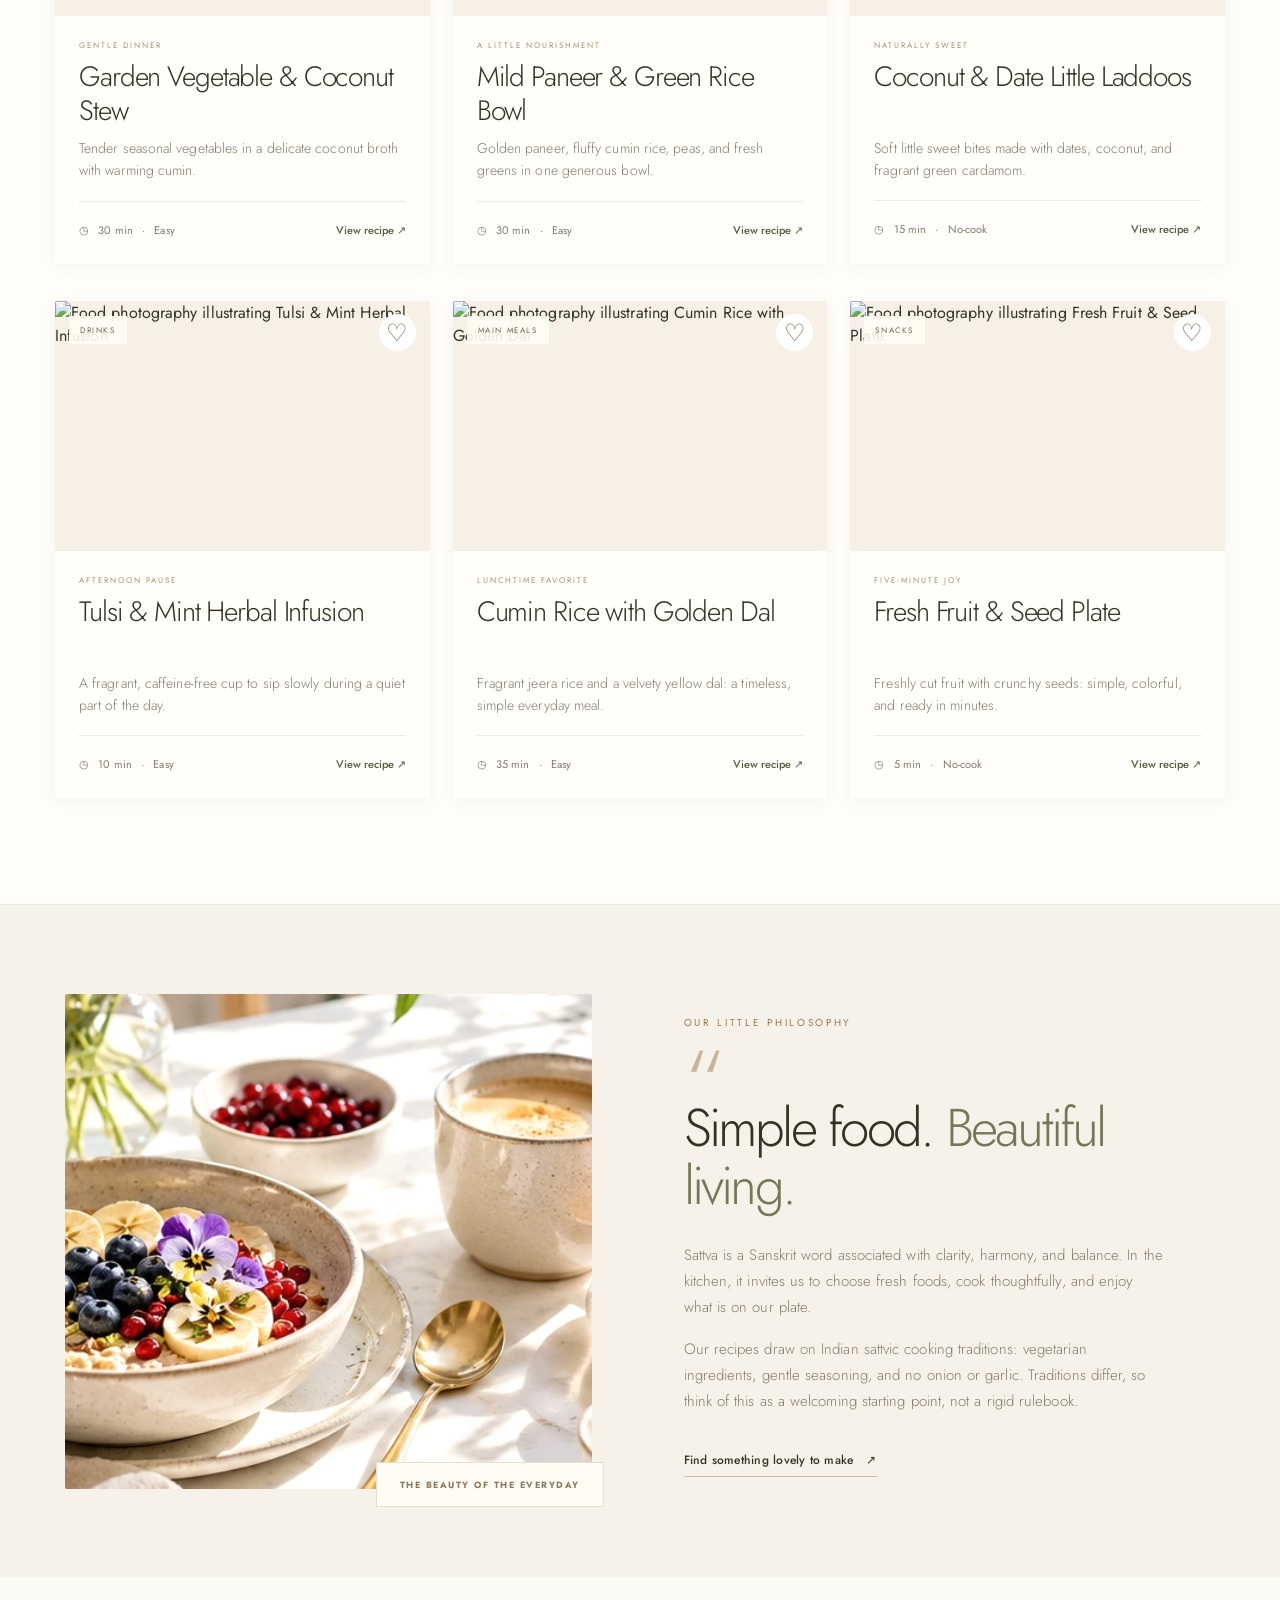
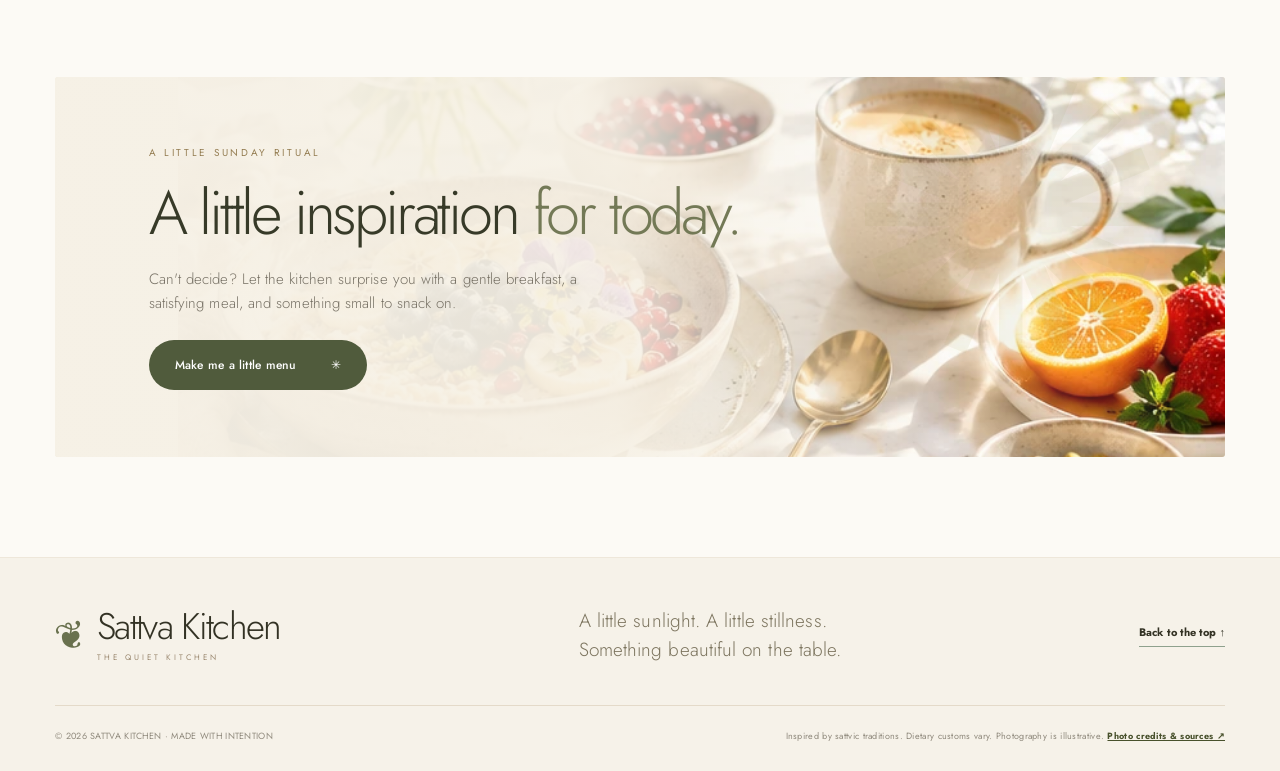
==== commit 1b497fc9: "Add files via upload" ====
--- a/index.html
+++ b/index.html
@@ -3,7 +3,7 @@
 <head>
   <meta charset="UTF-8" />
   <meta name="viewport" content="width=device-width, initial-scale=1.0" />
-  <meta name="theme-color" content="#f8f7f1" />
+  <meta name="theme-color" content="#fcfaf5" />
   <meta name="description" content="Sattva Kitchen: beautiful, simple vegetarian sattvic recipes without onion or garlic. Discover soulful breakfasts, nourishing meals, snacks and sweets." />
   <meta property="og:title" content="Sattva Kitchen — Food for a quieter kind of day" />
   <meta property="og:description" content="A warm collection of sattvic recipes, from everyday meals to mindful little snacks." />
@@ -11,17 +11,17 @@
   <link rel="preconnect" href="https://fonts.googleapis.com" />
   <link rel="preconnect" href="https://fonts.gstatic.com" crossorigin />
   <link rel="preconnect" href="https://images.unsplash.com" />
-  <link href="https://fonts.googleapis.com/css2?family=DM+Sans:wght@400;500;600;700&family=DM+Serif+Display:ital@0;1&display=swap" rel="stylesheet" />
+  <link href="https://fonts.googleapis.com/css2?family=Jost:wght@300;400;500;600&display=swap" rel="stylesheet" />
   <link rel="stylesheet" href="styles.css" />
   <script src="app.js" defer></script>
 </head>
 <body>
-  <div class="announcement">A LITTLE MORE NOURISHMENT, A LITTLE LESS NOISE <span aria-hidden="true">✳</span> PURE VEGETARIAN & NO ONION, NO GARLIC</div>
+  <div class="announcement">THE QUIET KITCHEN <span aria-hidden="true">✦</span> PURE VEGETARIAN · NO ONION, NO GARLIC <span aria-hidden="true">✦</span> SIMPLE FOOD, BEAUTIFULLY MADE</div>
   <header class="site-header" id="top">
     <div class="container nav-inner">
       <a class="brand" href="#top" aria-label="Sattva Kitchen, home">
-        <span class="brand-flower" aria-hidden="true">✳</span>
-        <span class="brand-word"><strong>sattva<span>.</span></strong><small>THE QUIET KITCHEN</small></span>
+        <span class="brand-flower" aria-hidden="true">❦</span>
+        <span class="brand-word"><strong>Sattva Kitchen</strong><small>THE QUIET KITCHEN</small></span>
       </a>
       <nav class="desktop-nav" aria-label="Main navigation">
         <a href="#recipes">The recipes</a>
@@ -42,34 +42,36 @@
   <main>
     <section class="hero container" aria-labelledby="hero-heading">
       <div class="hero-text">
-        <div class="eyebrow"><span class="eyebrow-line"></span> SIMPLE FOOD, BEAUTIFULLY MADE</div>
-        <h1 id="hero-heading">Good food.<br />A gentle <em>mind.</em></h1>
-        <p class="hero-description">Fresh ingredients, comforting flavors, and a little more intention at the table. Discover vegetarian sattvic recipes made for real, everyday life.</p>
+        <div class="eyebrow"><span class="eyebrow-line"></span> AN INVITATION TO SLOW DOWN</div>
+        <h1 id="hero-heading">A little sunlight.<br />A little <em>sattva.</em></h1>
+        <p class="hero-description">The ease of a Sunday morning, gathered around a sunlit table. Thoughtful vegetarian food, made simply, to bring a little beauty to every day.</p>
         <div class="hero-buttons"><a class="btn btn-primary" href="#recipes">Explore the recipes <span aria-hidden="true">↗</span></a><a class="text-link" href="#philosophy">What is sattvic? <span aria-hidden="true">→</span></a></div>
-        <div class="hero-signature"><div class="little-sun" aria-hidden="true">✺</div><p><strong>Made with care, eaten with joy.</strong><br/><span>No onion. No garlic. Nothing complicated.</span></p></div>
+        <div class="hero-signature"><div class="little-sun" aria-hidden="true">✺</div><p><strong>A Sunday feeling, every day.</strong><br/><span>Fresh ingredients. Gentle flavors. Good company.</span></p></div>
       </div>
       <div class="hero-visual">
-        <div class="hero-photo-wrap"><img class="hero-photo" src="https://images.unsplash.com/photo-1742281257707-0c7f7e5ca9c6?auto=format&fit=crop&w=1250&q=85" alt="Beautiful vegetarian Indian meal served in several bowls" fetchpriority="high" /></div>
+        <div class="hero-photo-wrap"><img class="hero-photo" src="assets/sunday-table-hero.webp" alt="A sunlit white kitchen table with a ceramic bowl of fruit-topped oats, fresh flowers, chai and linen" fetchpriority="high" /></div>
         <div class="hero-doodle" aria-hidden="true">✳</div>
-        <div class="hero-note"><span class="note-leaf">❋</span><span><small>THE SATTVA WAY</small><strong>Eat well.<br />Feel present.</strong></span></div>
-        <div class="photo-caption">NOURISHMENT IN EVERY LITTLE BITE · 01 / 04</div>
+        <div class="hero-note"><span class="note-leaf">❋</span><span><small>THE SUNDAY TABLE</small><strong>Stay a while.<br />Eat beautifully.</strong></span></div>
+        <div class="photo-caption">SLOW FOOD · WARM SUNLIGHT · GOOD COMPANY</div>
       </div>
     </section>
 
     <section class="values-ribbon" aria-label="Our approach"><div class="container values-inner"><span>FRESH & SEASONAL</span><b>✦</b><span>GENTLY SPICED</span><b>✦</b><span>MADE WITH INTENTION</span><b>✦</b><span>EVERYDAY VEGETARIAN</span></div></section>
 
     <section class="collections section container" id="collections" aria-labelledby="collections-title">
-      <div class="section-top"><div><p class="kicker">FIND YOUR KIND OF NOURISHMENT</p><h2 id="collections-title">Something good for <em>every moment.</em></h2></div><p class="section-lede">Whether you're easing into the morning or reaching for an afternoon treat, there's a little something here for you.</p></div>
+      <div class="section-top"><div><p class="kicker">THE SUNDAY TABLE / COLLECTIONS</p><h2 id="collections-title">Wholesome food for <em>every moment.</em></h2></div><p class="section-lede">From first light to a quiet cup of evening chai. Consider this your invitation to savor the small things.</p></div>
       <div class="collection-grid">
-        <button class="collection-card" type="button" data-category="Breakfast"><img src="https://images.unsplash.com/photo-1715098841757-0e9690ec12d6?auto=format&fit=crop&w=720&q=82" alt="Warm banana oatmeal for breakfast" loading="lazy"/><span class="collection-overlay"></span><span class="collection-content"><small>01 / BEGIN GENTLY</small><strong>Breakfasts</strong><span>Bright & beautiful mornings <b>↗</b></span></span></button>
-        <button class="collection-card" type="button" data-category="Mains"><img src="https://images.unsplash.com/photo-1711153419402-336ee48f2138?auto=format&fit=crop&w=720&q=82" alt="Indian vegetarian meal with grains and vegetables" loading="lazy"/><span class="collection-overlay"></span><span class="collection-content"><small>02 / THE COMFORT ZONE</small><strong>Wholesome meals</strong><span>Goodness in a bowl <b>↗</b></span></span></button>
-        <button class="collection-card" type="button" data-category="Snacks"><img src="https://images.unsplash.com/photo-1776765828683-eb5ec29711e2?auto=format&fit=crop&w=720&q=82" alt="Roasted makhana and snacks" loading="lazy"/><span class="collection-overlay"></span><span class="collection-content"><small>03 / THE LITTLE THINGS</small><strong>Lovely snacks</strong><span>For the in-between moments <b>↗</b></span></span></button>
+        <button class="collection-card" type="button" data-category="Breakfast"><img src="assets/breakfast.webp" alt="Fruit and yogurt breakfast bowl in pale ceramic on a white sunlit table" loading="lazy"/><span class="collection-content"><small>01 · NOURISHING STARTS</small><strong>Breakfast</strong><span>Slow down and begin beautifully <b>↗</b></span></span></button>
+        <button class="collection-card" type="button" data-category="Mains"><img src="assets/mains.webp" alt="A colorful vegetarian vegetable and grain bowl styled in natural morning light" loading="lazy"/><span class="collection-content"><small>02 · AT THE TABLE</small><strong>Main meals</strong><span>Wholesome everyday favorites <b>↗</b></span></span></button>
+        <button class="collection-card" type="button" data-category="Snacks"><img src="assets/snacks.webp" alt="Homemade date and nut energy bites on a small ceramic plate" loading="lazy"/><span class="collection-content"><small>03 · LITTLE PAUSES</small><strong>Snacks</strong><span>Something lovely in between <b>↗</b></span></span></button>
+        <button class="collection-card" type="button" data-category="Sweets"><img src="assets/sweets.webp" alt="Delicate saffron dessert in a white ceramic bowl with rose petals" loading="lazy"/><span class="collection-content"><small>04 · SWEETLY MADE</small><strong>Sweets</strong><span>A little everyday indulgence <b>↗</b></span></span></button>
+        <button class="collection-card" type="button" data-category="Drinks"><img src="assets/drinks.webp" alt="Warm golden spiced milk in a pottery cup surrounded by linen" loading="lazy"/><span class="collection-content"><small>05 · SIP SLOWLY</small><strong>Drinks</strong><span>Pour yourself a quiet moment <b>↗</b></span></span></button>
       </div>
     </section>
 
     <section class="recipes-section section" id="recipes" aria-labelledby="recipes-title">
       <div class="container">
-        <div class="recipe-intro"><div><p class="kicker">THE RECIPE JOURNAL <span class="tiny-star">✳</span> VOL. 01</p><h2 id="recipes-title">From our kitchen, <em>to yours.</em></h2><p>Little plates, generous bowls, and nourishing bites. All vegetarian. All without onion or garlic.</p></div><div class="count-ornament"><span>12</span><small>GOOD THINGS<br/>TO MAKE</small></div></div>
+        <div class="recipe-intro"><div><p class="kicker">THE RECIPE JOURNAL <span class="tiny-star">✳</span> ISSUE NO. 01</p><h2 id="recipes-title">From our kitchen, <em>to yours.</em></h2><p>Little plates, generous bowls, and nourishing bites. All vegetarian. All without onion or garlic.</p></div><div class="count-ornament"><span>12</span><small>GOOD THINGS<br/>TO MAKE</small></div></div>
         <div class="recipe-toolbar"><div class="filters" role="group" aria-label="Filter recipes"><button type="button" class="filter-chip active" data-filter="All" aria-pressed="true">All recipes</button><button type="button" class="filter-chip" data-filter="Breakfast" aria-pressed="false">Breakfast</button><button type="button" class="filter-chip" data-filter="Mains" aria-pressed="false">Main meals</button><button type="button" class="filter-chip" data-filter="Snacks" aria-pressed="false">Snacks</button><button type="button" class="filter-chip" data-filter="Sweets" aria-pressed="false">Something sweet</button><button type="button" class="filter-chip" data-filter="Drinks" aria-pressed="false">Drinks</button></div><label class="search-bar"><span aria-hidden="true">⌕</span><span class="sr-only">Search recipes</span><input type="search" id="recipeSearch" placeholder="Search an ingredient or recipe..." autocomplete="off" /></label></div>
         <div class="results-line" id="resultsLine" aria-live="polite">Showing all 12 recipes</div>
         <div class="recipe-grid" id="recipeGrid"></div>
@@ -77,12 +79,12 @@
       </div>
     </section>
 
-    <section class="quote-section" id="philosophy" aria-labelledby="philosophy-heading"><div class="container quote-layout"><div class="quote-photo"><img src="https://images.unsplash.com/photo-1498507297833-5373e346b4e0?auto=format&fit=crop&w=1000&q=85" alt="Fresh fruit and nourishing yogurt bowl" loading="lazy"/><span class="quote-photo-detail">GOODNESS GROWS IN SIMPLE PLACES</span></div><div class="quote-copy"><p class="kicker">OUR LITTLE PHILOSOPHY</p><span class="quote-mark">“</span><h2 id="philosophy-heading">A calmer way <em>to nourish.</em></h2><p>Sattva is a Sanskrit word associated with clarity, harmony, and balance. In the kitchen, it invites us to choose fresh foods, cook thoughtfully, and enjoy what is on our plate.</p><p>Our recipes draw on Indian sattvic cooking traditions: vegetarian ingredients, gentle seasoning, and no onion or garlic. Traditions differ, so think of this as a welcoming starting point, not a rigid rulebook.</p><a href="#recipes" class="text-link philosophy-link">Find something lovely to make <span aria-hidden="true">↗</span></a></div></div></section>
+    <section class="quote-section" id="philosophy" aria-labelledby="philosophy-heading"><div class="container quote-layout"><div class="quote-photo"><img src="assets/sunday-table-detail.webp" alt="Warm sunlight falling over a bowl of fruit-topped oats and a cup of chai on a white kitchen table" loading="lazy"/><span class="quote-photo-detail">THE BEAUTY OF THE EVERYDAY</span></div><div class="quote-copy"><p class="kicker">OUR LITTLE PHILOSOPHY</p><span class="quote-mark">“</span><h2 id="philosophy-heading">Simple food. <em>Beautiful living.</em></h2><p>Sattva is a Sanskrit word associated with clarity, harmony, and balance. In the kitchen, it invites us to choose fresh foods, cook thoughtfully, and enjoy what is on our plate.</p><p>Our recipes draw on Indian sattvic cooking traditions: vegetarian ingredients, gentle seasoning, and no onion or garlic. Traditions differ, so think of this as a welcoming starting point, not a rigid rulebook.</p><a href="#recipes" class="text-link philosophy-link">Find something lovely to make <span aria-hidden="true">↗</span></a></div></div></section>
 
-    <section class="ritual-section container section" id="ritual" aria-labelledby="ritual-heading"><div class="ritual-card"><div class="ritual-content"><p class="kicker">A MOMENT JUST FOR YOU</p><h2 id="ritual-heading">What should we <em>make today?</em></h2><p>Can't decide? Let the kitchen surprise you with a gentle breakfast, a satisfying meal, and something small to snack on.</p><button id="planButton" class="btn btn-light" type="button">Make me a little menu <span aria-hidden="true">✳</span></button></div><div class="ritual-sun" aria-hidden="true">✺</div></div><div class="daily-plan" id="dailyPlan" hidden aria-live="polite"></div></section>
+    <section class="ritual-section container section" id="ritual" aria-labelledby="ritual-heading"><div class="ritual-card"><div class="ritual-content"><p class="kicker">A LITTLE SUNDAY RITUAL</p><h2 id="ritual-heading">A little inspiration <em>for today.</em></h2><p>Can't decide? Let the kitchen surprise you with a gentle breakfast, a satisfying meal, and something small to snack on.</p><button id="planButton" class="btn btn-light" type="button">Make me a little menu <span aria-hidden="true">✳</span></button></div><div class="ritual-sun" aria-hidden="true">✺</div></div><div class="daily-plan" id="dailyPlan" hidden aria-live="polite"></div></section>
   </main>
 
-  <footer class="footer"><div class="container"><div class="footer-top"><div class="footer-brand"><span class="brand-flower" aria-hidden="true">✳</span><div><strong>sattva.</strong><span>THE QUIET KITCHEN</span></div></div><p>Simple food, softer days.<br />A little more joy at every table.</p><a class="back-top" href="#top">Back to the top ↑</a></div><div class="footer-bottom"><span>© <span id="year">2026</span> SATTVA KITCHEN · MADE WITH INTENTION</span><span>Inspired by sattvic traditions. Dietary customs vary. Photography is illustrative. <a href="credits.html">Photo credits & sources ↗</a></span></div></div></footer>
+  <footer class="footer"><div class="container"><div class="footer-top"><div class="footer-brand"><span class="brand-flower" aria-hidden="true">❦</span><div><strong>Sattva Kitchen</strong><span>THE QUIET KITCHEN</span></div></div><p>A little sunlight. A little stillness.<br />Something beautiful on the table.</p><a class="back-top" href="#top">Back to the top ↑</a></div><div class="footer-bottom"><span>© <span id="year">2026</span> SATTVA KITCHEN · MADE WITH INTENTION</span><span>Inspired by sattvic traditions. Dietary customs vary. Photography is illustrative. <a href="credits.html">Photo credits & sources ↗</a></span></div></div></footer>
 
   <div id="modalBackdrop" class="modal-backdrop" hidden></div>
   <section class="recipe-modal" id="recipeModal" role="dialog" aria-modal="true" aria-label="Recipe details" aria-hidden="true" hidden><button class="modal-close" id="modalClose" type="button" aria-label="Close recipe">×</button><div id="modalBody"></div></section>
--- a/styles.css
+++ b/styles.css
@@ -1 +1,269 @@
-:root{--bg:#f8f7f1;--white:#fffdf8;--green:#244334;--green-dark:#203629;--text:#28362a;--muted:#6b736b;--soft:#ecf0e8;--gold:#bd9148;--line:#e5e8df;--cream:#efeae0;--serif:'DM Serif Display',Georgia,serif;--sans:'DM Sans',Arial,sans-serif}*{box-sizing:border-box}html{scroll-behavior:smooth}body{margin:0;background:var(--bg);color:var(--text);font-family:var(--sans);-webkit-font-smoothing:antialiased}button,input{font:inherit}button{cursor:pointer}a{color:inherit;text-decoration:none}img{display:block;width:100%}::selection{background:#dce8cf}button:focus-visible,a:focus-visible,input:focus-visible{outline:3px solid var(--gold);outline-offset:3px}.container{max-width:1270px;padding:0 44px;margin:auto}.sr-only{position:absolute;width:1px;height:1px;padding:0;margin:-1px;overflow:hidden;clip:rect(0,0,0,0);white-space:nowrap;border:0}.announcement{background:var(--green-dark);color:#f8f8ee;text-align:center;font-size:9px;letter-spacing:2.5px;font-weight:700;padding:10px 14px}.announcement span{color:#e1c47a;margin:0 16px}.site-header{height:92px;position:relative;z-index:5;background:var(--bg)}.nav-inner{display:flex;height:100%;align-items:center;justify-content:space-between;gap:26px}.brand{display:flex;align-items:center;gap:10px;min-width:212px}.brand-flower{font-size:35px;color:#9a9f64;line-height:1;display:inline-block}.brand-word{display:flex;flex-direction:column;gap:0}.brand-word strong,.footer-brand strong{font-family:var(--serif);font-size:34px;font-weight:400;line-height:1}.brand-word strong span{color:#bd9148}.brand-word small,.footer-brand span:not(.brand-flower){font-size:8px;letter-spacing:2.8px;font-weight:700;padding-top:6px;color:#71806d}.desktop-nav{display:flex;align-items:center;gap:34px;margin-left:30px}.desktop-nav a{font-size:12px;color:#4d594b;font-weight:600;transition:color .2s}.desktop-nav a:hover{color:var(--gold)}.nav-actions{display:flex;gap:15px;align-items:center}.saved-nav{border:1px solid #cdd7ca;padding:11px 13px;border-radius:3px;background:transparent;font-size:12px;font-weight:700;display:flex;align-items:center;gap:8px;color:var(--green)}.saved-nav:hover{background:#edf0e6}.icon-heart{font-size:21px;line-height:10px}.saved-number{min-width:19px;height:19px;border-radius:50%;display:grid;place-items:center;background:#e4e9dc;color:#476046;font-size:10px}.mobile-toggle,.mobile-nav{display:none}.hero{display:grid;grid-template-columns:49% 51%;min-height:580px;padding-bottom:46px;align-items:center}.hero-text{padding:36px 30px 60px 0}.eyebrow,.kicker{letter-spacing:2.4px;font-size:10px;font-weight:700;color:var(--gold)}.eyebrow{display:flex;align-items:center;gap:14px}.eyebrow-line{height:1px;width:29px;background:var(--gold)}h1,h2,h3,p{margin-top:0}h1,h2,h3{font-family:var(--serif);font-weight:400}h1{font-size:clamp(64px,6.6vw,100px);letter-spacing:-2.7px;line-height:1.02;margin:30px 0 24px}h1 em,h2 em{font-weight:400;color:#9b9e6d}.hero-description{color:var(--muted);font-size:14px;max-width:425px;line-height:1.9}.hero-buttons{display:flex;align-items:center;gap:34px;margin-top:35px;flex-wrap:wrap}.btn{border:0;display:inline-flex;align-items:center;justify-content:center;gap:34px;padding:17px 23px;font-size:12px;font-weight:700;letter-spacing:.2px;transition:transform .2s,background .2s;border-radius:2px}.btn:hover{transform:translateY(-2px)}.btn-primary{background:var(--green);color:white}.btn-primary:hover{background:#345e43}.text-link{font-size:12px;font-weight:700;border-bottom:1px solid #c8cbb9;padding:7px 0;display:inline-flex;gap:13px}.text-link:hover{color:var(--gold)}.hero-signature{display:flex;align-items:center;gap:13px;margin-top:65px}.hero-signature .little-sun{display:grid;place-items:center;color:#b5a866;font-size:43px;width:47px}.hero-signature p{margin:0;font-size:12px;line-height:1.65}.hero-signature strong{font-weight:700}.hero-signature p span{color:#8c9388;font-size:11px}.hero-visual{height:540px;position:relative;padding:10px 0 25px 20px}.hero-photo-wrap{width:100%;height:100%;border-radius:220px 220px 6px 6px;overflow:hidden;background:#e3dbc7}.hero-photo{height:100%;object-fit:cover;object-position:center;transition:transform .7s}.hero-photo-wrap:hover img{transform:scale(1.04)}.hero-doodle{position:absolute;top:-21px;right:-15px;font-size:92px;color:#e6ca77;line-height:1;transform:rotate(12deg)}.hero-note{position:absolute;bottom:44px;left:-43px;display:flex;gap:16px;background:#fbfaf3;box-shadow:0 14px 36px #1d302b1b;border:1px solid #ece7d8;padding:22px 27px;align-items:center;transform:rotate(-4deg)}.note-leaf{font-size:44px;color:#a6b580}.hero-note small{display:block;letter-spacing:2px;font-weight:700;color:#9c915b;font-size:8px;margin-bottom:5px}.hero-note strong{font:22px/1.1 var(--serif)}.photo-caption{position:absolute;bottom:-8px;right:0;font-size:8px;letter-spacing:2.5px;color:#a3a79c}.values-ribbon{background:#eef0e8;border-block:1px solid #e5e9df}.values-inner{display:flex;justify-content:space-between;align-items:center;gap:22px;padding-top:21px;padding-bottom:21px}.values-inner span{font-size:10px;letter-spacing:2px;color:#546954;font-weight:700;white-space:nowrap}.values-inner b{color:#b39c6f;font-size:17px}.section{padding-top:108px;padding-bottom:110px}.section-top{display:flex;justify-content:space-between;align-items:end;gap:45px;margin-bottom:32px}.kicker{margin-bottom:20px}.section-top h2,.recipe-intro h2,.quote-copy h2,.ritual-content h2{font-size:clamp(38px,4.2vw,58px);line-height:1.13;letter-spacing:-1px;margin:0}.section-lede{color:#737a6f;font-size:13px;line-height:1.85;max-width:320px;margin:0 6px 3px}.collection-grid{display:grid;grid-template-columns:repeat(3,1fr);gap:20px}.collection-card{position:relative;border:0;padding:0;text-align:left;color:white;background:#d6d6c4;overflow:hidden;height:376px;border-radius:4px}.collection-card>img{height:100%;object-fit:cover;transition:transform .5s}.collection-card:hover>img{transform:scale(1.06)}.collection-overlay{position:absolute;inset:0;background:linear-gradient(to top,rgba(20,37,24,.76),transparent 63%)}.collection-content{position:absolute;bottom:27px;left:28px;right:28px;display:flex;flex-direction:column}.collection-content small{font-size:9px;letter-spacing:2px;color:#e8debe;font-weight:700}.collection-content strong{font:36px var(--serif);margin:9px 0 10px}.collection-content>span{display:flex;align-items:center;justify-content:space-between;font-size:11px;color:#f5f5e5}.collection-content>span b{font-size:23px;font-weight:400}.recipes-section{background:#fffefa;border-top:1px solid var(--line);border-bottom:1px solid var(--line)}.recipe-intro{display:flex;justify-content:space-between;align-items:center;gap:20px}.recipe-intro h2{margin-bottom:16px}.recipe-intro p:not(.kicker){color:#757d74;font-size:13px;line-height:1.7}.tiny-star{color:#9aa46a}.count-ornament{width:135px;height:135px;border-radius:50%;border:1px solid #d8ddd0;display:flex;flex-direction:column;align-items:center;justify-content:center;flex-shrink:0;transform:rotate(9deg)}.count-ornament span{font:47px var(--serif);line-height:1}.count-ornament small{font-size:8px;font-weight:700;letter-spacing:1.4px;line-height:1.6;text-align:center;color:#909c7f}.recipe-toolbar{display:flex;gap:20px;justify-content:space-between;align-items:center;margin-top:34px;margin-bottom:16px;border-bottom:1px solid #ebebe5;padding-bottom:20px}.filters{display:flex;gap:8px;flex-wrap:wrap}.filter-chip{border:1px solid #e1e5dc;background:transparent;color:#586358;padding:10px 15px;border-radius:99px;white-space:nowrap;font-size:11px;font-weight:600}.filter-chip:hover,.filter-chip.active{background:var(--green);color:white;border-color:var(--green)}.search-bar{border:1px solid #dfe4db;display:flex;align-items:center;gap:10px;padding:0 13px;min-width:245px;height:39px}.search-bar span{font-size:26px;color:#687c67;line-height:1}.search-bar input{border:0;background:transparent;outline:0;font-size:11px;width:100%;color:var(--green)}.search-bar input:focus-visible{outline:0}.results-line{font-size:11px;color:#989c92;letter-spacing:.1px;margin-bottom:22px}.recipe-grid{display:grid;grid-template-columns:repeat(3,minmax(0,1fr));gap:35px 23px}.recipe-card{background:var(--white);border:1px solid #eceee7;overflow:hidden;border-radius:4px;transition:box-shadow .25s,transform .25s}.recipe-card:hover{box-shadow:0 14px 32px #39453110;transform:translateY(-4px)}.recipe-image{height:235px;position:relative;overflow:hidden;background:#e3e5d7;cursor:pointer}.recipe-image img{height:100%;object-fit:cover;transition:transform .45s}.recipe-card:hover .recipe-image img{transform:scale(1.06)}.recipe-tag{position:absolute;left:14px;top:15px;background:#fffefaed;color:var(--green);font-size:9px;letter-spacing:.5px;padding:8px 11px;font-weight:700}.save-recipe{position:absolute;right:14px;top:13px;border:0;background:white;color:#546e4e;border-radius:50%;width:37px;height:37px;display:grid;place-items:center;font-size:24px;transition:transform .2s}.save-recipe:hover{transform:scale(1.11)}.save-recipe.is-saved{color:#bb7054}.recipe-body{padding:22px 22px 19px}.recipe-eyebrow{font-size:9px;letter-spacing:1.1px;color:#a79168;font-weight:700;text-transform:uppercase}.recipe-title{font:26px/1.22 var(--serif);margin:9px 0 9px;letter-spacing:-.3px;cursor:pointer;min-height:64px}.recipe-title:hover{color:#788a59}.recipe-desc{color:#788075;font-size:12px;line-height:1.75;min-height:43px;margin-bottom:19px}.recipe-meta{display:flex;justify-content:space-between;align-items:center;border-top:1px solid #eceee7;padding-top:16px;font-size:11px;color:#666f65}.recipe-meta span{display:flex;gap:6px;align-items:center}.recipe-meta button{background:transparent;border:0;font-weight:700;color:var(--green);font-size:11px;padding:4px 0}.recipe-meta button:hover{text-decoration:underline}.empty-state{text-align:center;padding:40px 0 60px}.empty-state[hidden]{display:none}.empty-flower{color:#b4ae79;font-size:70px}.empty-state h3{font:32px var(--serif);margin:0 0 10px}.empty-state p{font-size:13px;color:#7b847b}.empty-state .btn{margin:15px auto}.quote-section{background:#edf0e7}.quote-layout{display:grid;grid-template-columns:45% 55%;align-items:center;gap:0;min-height:610px;padding-top:70px;padding-bottom:70px}.quote-photo{height:480px;position:relative;transform:translateX(20px)}.quote-photo img{height:100%;object-fit:cover;border-radius:230px 230px 3px 3px}.quote-photo-detail{position:absolute;bottom:-18px;right:-12px;background:#fbf9f0;padding:15px 23px;font-size:9px;letter-spacing:1.5px;color:#798769;font-weight:700;transform:rotate(-4deg)}.quote-copy{padding:40px 16px 30px 105px}.quote-mark{font:92px var(--serif);line-height:.65;color:#b0b98f;display:block;margin:24px 0 -15px}.quote-copy h2{max-width:480px;margin-bottom:27px}.quote-copy p:not(.kicker){font-size:13px;line-height:1.95;color:#6d776c;max-width:480px}.philosophy-link{margin-top:15px}.ritual-section{padding-top:108px;padding-bottom:108px}.ritual-card{position:relative;background:#294738;color:#fefcf3;overflow:hidden;display:flex;min-height:340px;align-items:center;padding:58px 9%;border-radius:4px}.ritual-card:before{content:'';position:absolute;inset:0;background:radial-gradient(circle at 85% 35%,rgba(221,206,134,.17),transparent 30%),radial-gradient(circle at 25% 100%,rgba(0,0,0,.10),transparent 50%);pointer-events:none}.ritual-content{position:relative;z-index:1;max-width:580px}.ritual-content .kicker{color:#d8cf9d}.ritual-content h2{font-size:53px}.ritual-content h2 em{color:#dad09b}.ritual-content>p:not(.kicker){font-size:13px;color:#d3e0d3;max-width:490px;line-height:1.9;margin:20px 0 24px}.btn-light{background:#f5f3e6;color:#294838}.btn-light:hover{background:white}.ritual-sun{position:absolute;right:4%;top:-56px;font-size:400px;color:#adc0971f;line-height:1;pointer-events:none}.daily-plan{margin-top:20px;border:1px solid #dee5d6;background:#fffdf8;padding:30px}.daily-plan[hidden]{display:none}.daily-plan-header{display:flex;align-items:center;justify-content:space-between;gap:15px;margin-bottom:20px}.daily-plan-header h3{font-size:29px;margin:0}.day-grid{display:grid;grid-template-columns:repeat(3,minmax(0,1fr));gap:20px}.day-pick{display:flex;align-items:center;gap:14px;border:1px solid #e9ecdf;background:white;text-align:left;padding:10px;cursor:pointer}.day-pick img{width:85px;height:80px;object-fit:cover}.day-pick small{font-size:9px;color:#a29569;text-transform:uppercase;letter-spacing:1px}.day-pick strong{display:block;font:18px var(--serif);margin-top:6px}.footer{background:#f0f1e9;border-top:1px solid #e1e6dd}.footer-top{display:flex;align-items:center;justify-content:space-between;gap:20px;padding:49px 0 41px}.footer-brand{display:flex;align-items:center;gap:10px}.footer-brand div{display:flex;flex-direction:column}.footer-brand strong{font-size:38px}.footer-top>p{font:21px/1.4 var(--serif);margin:0;color:#657460}.back-top{font-size:11px;font-weight:700;border-bottom:1px solid #8ea18d;padding-bottom:6px}.footer-bottom{border-top:1px solid #dce4d9;padding:23px 0 27px;display:flex;justify-content:space-between;gap:30px;font-size:9px;color:#7b877b;letter-spacing:.3px;line-height:1.6}.footer-bottom a{color:var(--green);font-weight:700;text-decoration:underline}.modal-backdrop{position:fixed;inset:0;background:rgba(18,31,23,.68);z-index:20;backdrop-filter:blur(2px)}.recipe-modal{position:fixed;z-index:21;top:3.5vh;bottom:3.5vh;left:50%;transform:translateX(-50%);width:min(960px,94vw);overflow:auto;background:var(--white);border-radius:5px;box-shadow:0 15px 90px #172b1f50}.modal-backdrop[hidden],.recipe-modal[hidden]{display:none}.modal-close{position:sticky;top:18px;float:right;margin:18px 20px -60px 0;z-index:2;background:white;border:1px solid #ece8e0;box-shadow:0 1px 6px #0002;width:41px;height:41px;border-radius:50%;font-size:26px;color:#304936}.modal-cover{height:320px;object-fit:cover}.modal-inner{padding:38px clamp(24px,6vw,64px) 48px}.modal-inner h2{font-size:clamp(42px,5vw,58px);margin:10px 0 18px}.modal-intro{font-size:14px;color:#788176;line-height:1.8;max-width:650px}.modal-tags{display:flex;gap:9px;flex-wrap:wrap;margin:24px 0 28px}.modal-tags span{border:1px solid #e3e8dc;padding:8px 12px;font-size:11px;border-radius:18px}.modal-cols{display:grid;grid-template-columns:37% 1fr;gap:48px;border-top:1px solid #e7e9de;padding-top:30px}.modal-cols h3{font-size:30px}.ingredients{margin:15px 0 0;padding:0;list-style:none}.ingredients li{padding:10px 0;border-bottom:1px solid #eee;font-size:12px;color:#687468;line-height:1.5}.ingredients li:before{content:'✳';color:#a0a879;font-size:12px;margin-right:11px}.steps{padding-left:22px}.steps li{padding:0 0 17px 4px;color:#657163;line-height:1.75;font-size:13px}.steps li::marker{color:#98a276;font-weight:700}.modal-tip{border-left:3px solid #aeb98c;background:#f3f5ed;padding:17px 20px;color:#586954;font-size:12px;line-height:1.7;margin-top:26px}.modal-actions{display:flex;gap:12px;flex-wrap:wrap;margin-top:32px}.modal-actions button{font-size:12px}.modal-actions .outline-btn{border:1px solid #bdc8b7;background:transparent;color:var(--green);padding:15px 20px}.toast{position:fixed;bottom:25px;right:25px;z-index:40;background:#283f30;color:#fff;padding:13px 19px;border-radius:3px;font-size:12px;box-shadow:0 8px 28px #0002;opacity:0;transform:translateY(20px);pointer-events:none;transition:opacity .3s,transform .3s}.toast.show{opacity:1;transform:translateY(0)}body.modal-open{overflow:hidden}@media(max-width:1100px){.container{padding-left:30px;padding-right:30px}.desktop-nav{gap:16px;margin-left:0}.hero{grid-template-columns:51% 49%}.hero-visual{height:500px}.hero-note{left:-10px}.recipe-toolbar{align-items:flex-start;flex-direction:column}.quote-copy{padding-left:65px}}@media(max-width:800px){.desktop-nav{display:none}.mobile-toggle{display:flex;flex-direction:column;gap:5px;background:none;border:0;padding:10px}.mobile-toggle span{display:block;width:22px;height:2px;background:var(--green)}.mobile-nav:not([hidden]){display:flex;flex-direction:column;position:absolute;top:100%;left:0;right:0;padding:14px 30px 23px;background:var(--bg);box-shadow:0 16px 20px #20362910}.mobile-nav a{padding:11px 0;border-bottom:1px solid #e8e8e0;font-size:13px}.hero{grid-template-columns:1fr}.hero-text{padding:55px 0 10px}.hero h1{font-size:72px}.hero-signature{margin-top:38px;margin-bottom:20px}.hero-visual{height:480px;max-width:640px;width:95%;margin:auto}.section{padding-top:75px;padding-bottom:78px}.collection-card{height:310px}.section-top{display:block}.section-lede{margin-top:16px;max-width:500px}.recipe-grid{grid-template-columns:repeat(2,minmax(0,1fr))}.quote-layout{grid-template-columns:1fr;gap:20px}.quote-photo{max-width:500px;width:100%;height:410px;transform:none;margin:auto}.quote-copy{padding:45px 10px 25px}.quote-copy h2{max-width:700px}.day-grid{grid-template-columns:1fr}.footer-top>p{display:none}}@media(max-width:590px){.announcement{font-size:7px;letter-spacing:1.15px;line-height:1.6}.announcement span{margin:0 7px}.container{padding-left:20px;padding-right:20px}.site-header{height:75px}.brand{min-width:auto}.brand-flower{font-size:28px}.brand-word strong{font-size:30px}.brand-word small{letter-spacing:1.7px;font-size:7px}.saved-nav{padding:9px 10px}.saved-nav>span:nth-child(2){display:none}.hero{padding-bottom:26px}.hero-text{padding:43px 0 0}.hero h1{font-size:clamp(58px,14vw,78px);letter-spacing:-1px;margin:23px 0}.hero-description{font-size:13px}.hero-buttons{gap:18px;margin-top:28px}.btn{gap:18px}.hero-visual{height:370px;width:100%;padding-left:10px}.hero-doodle{font-size:55px;right:-8px;top:-15px}.hero-note{padding:11px 14px;gap:8px;left:0;bottom:38px}.hero-note .note-leaf{font-size:26px}.hero-note strong{font-size:17px}.photo-caption{font-size:6px}.values-inner{flex-wrap:wrap;justify-content:center;gap:11px 20px;padding-top:16px;padding-bottom:16px}.values-inner span{font-size:8px;letter-spacing:1px}.values-inner b:nth-of-type(2){display:none}.section-top h2,.recipe-intro h2,.quote-copy h2{font-size:41px}.collection-grid{grid-template-columns:1fr;gap:13px}.collection-card{height:270px}.recipe-intro{align-items:start}.count-ornament{width:78px;height:78px}.count-ornament span{font-size:28px}.count-ornament small{font-size:6px}.recipe-toolbar{margin-top:21px}.filters{flex-wrap:nowrap;overflow:auto;max-width:calc(100vw - 40px);padding-bottom:8px}.filter-chip{flex:none}.search-bar{width:100%}.recipe-grid{grid-template-columns:1fr;gap:18px}.recipe-image{height:255px}.recipe-title{min-height:auto}.recipe-desc{min-height:auto}.quote-photo{height:360px}.quote-copy{padding-top:25px}.quote-copy h2{font-size:45px}.ritual-card{padding:42px 28px}.ritual-content h2{font-size:43px}.ritual-sun{font-size:250px;right:-55px;top:45px}.footer-top{padding:37px 0}.footer-bottom{display:block;font-size:9px}.footer-bottom span{display:block;margin-bottom:8px}.modal-cols{grid-template-columns:1fr;gap:14px}.modal-cover{height:240px}.modal-inner{padding:28px 22px 36px}.modal-inner h2{font-size:42px}.recipe-modal{width:98vw;top:1vh;bottom:1vh}.toast{left:15px;right:15px;text-align:center}.day-pick img{width:74px;height:74px}}@media(prefers-reduced-motion:reduce){html{scroll-behavior:auto}*{animation:none!important;transition:none!important}}
+:root{--bg:#f8f7f1;--white:#fffdf8;--green:#244334;--green-dark:#203629;--text:#28362a;--muted:#6b736b;--soft:#ecf0e8;--gold:#bd9148;--line:#e5e8df;--cream:#efeae0;--serif:'Abadi','Abadi MT','Jost','Avenir Next','Segoe UI',sans-serif;--sans:'Abadi','Abadi MT','Jost','Avenir Next','Segoe UI',sans-serif}*{box-sizing:border-box}html{scroll-behavior:smooth}body{margin:0;background:var(--bg);color:var(--text);font-family:var(--sans);-webkit-font-smoothing:antialiased}button,input{font:inherit}button{cursor:pointer}a{color:inherit;text-decoration:none}img{display:block;width:100%}::selection{background:#dce8cf}button:focus-visible,a:focus-visible,input:focus-visible{outline:3px solid var(--gold);outline-offset:3px}.container{max-width:1270px;padding:0 44px;margin:auto}.sr-only{position:absolute;width:1px;height:1px;padding:0;margin:-1px;overflow:hidden;clip:rect(0,0,0,0);white-space:nowrap;border:0}.announcement{background:var(--green-dark);color:#f8f8ee;text-align:center;font-size:9px;letter-spacing:2.5px;font-weight:700;padding:10px 14px}.announcement span{color:#e1c47a;margin:0 16px}.site-header{height:92px;position:relative;z-index:5;background:var(--bg)}.nav-inner{display:flex;height:100%;align-items:center;justify-content:space-between;gap:26px}.brand{display:flex;align-items:center;gap:10px;min-width:212px}.brand-flower{font-size:35px;color:#9a9f64;line-height:1;display:inline-block}.brand-word{display:flex;flex-direction:column;gap:0}.brand-word strong,.footer-brand strong{font-family:var(--serif);font-size:34px;font-weight:400;line-height:1}.brand-word strong span{color:#bd9148}.brand-word small,.footer-brand span:not(.brand-flower){font-size:8px;letter-spacing:2.8px;font-weight:700;padding-top:6px;color:#71806d}.desktop-nav{display:flex;align-items:center;gap:34px;margin-left:30px}.desktop-nav a{font-size:12px;color:#4d594b;font-weight:600;transition:color .2s}.desktop-nav a:hover{color:var(--gold)}.nav-actions{display:flex;gap:15px;align-items:center}.saved-nav{border:1px solid #cdd7ca;padding:11px 13px;border-radius:3px;background:transparent;font-size:12px;font-weight:700;display:flex;align-items:center;gap:8px;color:var(--green)}.saved-nav:hover{background:#edf0e6}.icon-heart{font-size:21px;line-height:10px}.saved-number{min-width:19px;height:19px;border-radius:50%;display:grid;place-items:center;background:#e4e9dc;color:#476046;font-size:10px}.mobile-toggle,.mobile-nav{display:none}.hero{display:grid;grid-template-columns:49% 51%;min-height:580px;padding-bottom:46px;align-items:center}.hero-text{padding:36px 30px 60px 0}.eyebrow,.kicker{letter-spacing:2.4px;font-size:10px;font-weight:700;color:var(--gold)}.eyebrow{display:flex;align-items:center;gap:14px}.eyebrow-line{height:1px;width:29px;background:var(--gold)}h1,h2,h3,p{margin-top:0}h1,h2,h3{font-family:var(--serif);font-weight:400}h1{font-size:clamp(64px,6.6vw,100px);letter-spacing:-2.7px;line-height:1.02;margin:30px 0 24px}h1 em,h2 em{font-weight:400;color:#9b9e6d}.hero-description{color:var(--muted);font-size:14px;max-width:425px;line-height:1.9}.hero-buttons{display:flex;align-items:center;gap:34px;margin-top:35px;flex-wrap:wrap}.btn{border:0;display:inline-flex;align-items:center;justify-content:center;gap:34px;padding:17px 23px;font-size:12px;font-weight:700;letter-spacing:.2px;transition:transform .2s,background .2s;border-radius:2px}.btn:hover{transform:translateY(-2px)}.btn-primary{background:var(--green);color:white}.btn-primary:hover{background:#345e43}.text-link{font-size:12px;font-weight:700;border-bottom:1px solid #c8cbb9;padding:7px 0;display:inline-flex;gap:13px}.text-link:hover{color:var(--gold)}.hero-signature{display:flex;align-items:center;gap:13px;margin-top:65px}.hero-signature .little-sun{display:grid;place-items:center;color:#b5a866;font-size:43px;width:47px}.hero-signature p{margin:0;font-size:12px;line-height:1.65}.hero-signature strong{font-weight:700}.hero-signature p span{color:#8c9388;font-size:11px}.hero-visual{height:540px;position:relative;padding:10px 0 25px 20px}.hero-photo-wrap{width:100%;height:100%;border-radius:220px 220px 6px 6px;overflow:hidden;background:#e3dbc7}.hero-photo{height:100%;object-fit:cover;object-position:center;transition:transform .7s}.hero-photo-wrap:hover img{transform:scale(1.04)}.hero-doodle{position:absolute;top:-21px;right:-15px;font-size:92px;color:#e6ca77;line-height:1;transform:rotate(12deg)}.hero-note{position:absolute;bottom:44px;left:-43px;display:flex;gap:16px;background:#fbfaf3;box-shadow:0 14px 36px #1d302b1b;border:1px solid #ece7d8;padding:22px 27px;align-items:center;transform:rotate(-4deg)}.note-leaf{font-size:44px;color:#a6b580}.hero-note small{display:block;letter-spacing:2px;font-weight:700;color:#9c915b;font-size:8px;margin-bottom:5px}.hero-note strong{font:22px/1.1 var(--serif)}.photo-caption{position:absolute;bottom:-8px;right:0;font-size:8px;letter-spacing:2.5px;color:#a3a79c}.values-ribbon{background:#eef0e8;border-block:1px solid #e5e9df}.values-inner{display:flex;justify-content:space-between;align-items:center;gap:22px;padding-top:21px;padding-bottom:21px}.values-inner span{font-size:10px;letter-spacing:2px;color:#546954;font-weight:700;white-space:nowrap}.values-inner b{color:#b39c6f;font-size:17px}.section{padding-top:108px;padding-bottom:110px}.section-top{display:flex;justify-content:space-between;align-items:end;gap:45px;margin-bottom:32px}.kicker{margin-bottom:20px}.section-top h2,.recipe-intro h2,.quote-copy h2,.ritual-content h2{font-size:clamp(38px,4.2vw,58px);line-height:1.13;letter-spacing:-1px;margin:0}.section-lede{color:#737a6f;font-size:13px;line-height:1.85;max-width:320px;margin:0 6px 3px}.collection-grid{display:grid;grid-template-columns:repeat(3,1fr);gap:20px}.collection-card{position:relative;border:0;padding:0;text-align:left;color:white;background:#d6d6c4;overflow:hidden;height:376px;border-radius:4px}.collection-card>img{height:100%;object-fit:cover;transition:transform .5s}.collection-card:hover>img{transform:scale(1.06)}.collection-overlay{position:absolute;inset:0;background:linear-gradient(to top,rgba(20,37,24,.76),transparent 63%)}.collection-content{position:absolute;bottom:27px;left:28px;right:28px;display:flex;flex-direction:column}.collection-content small{font-size:9px;letter-spacing:2px;color:#e8debe;font-weight:700}.collection-content strong{font:36px var(--serif);margin:9px 0 10px}.collection-content>span{display:flex;align-items:center;justify-content:space-between;font-size:11px;color:#f5f5e5}.collection-content>span b{font-size:23px;font-weight:400}.recipes-section{background:#fffefa;border-top:1px solid var(--line);border-bottom:1px solid var(--line)}.recipe-intro{display:flex;justify-content:space-between;align-items:center;gap:20px}.recipe-intro h2{margin-bottom:16px}.recipe-intro p:not(.kicker){color:#757d74;font-size:13px;line-height:1.7}.tiny-star{color:#9aa46a}.count-ornament{width:135px;height:135px;border-radius:50%;border:1px solid #d8ddd0;display:flex;flex-direction:column;align-items:center;justify-content:center;flex-shrink:0;transform:rotate(9deg)}.count-ornament span{font:47px var(--serif);line-height:1}.count-ornament small{font-size:8px;font-weight:700;letter-spacing:1.4px;line-height:1.6;text-align:center;color:#909c7f}.recipe-toolbar{display:flex;gap:20px;justify-content:space-between;align-items:center;margin-top:34px;margin-bottom:16px;border-bottom:1px solid #ebebe5;padding-bottom:20px}.filters{display:flex;gap:8px;flex-wrap:wrap}.filter-chip{border:1px solid #e1e5dc;background:transparent;color:#586358;padding:10px 15px;border-radius:99px;white-space:nowrap;font-size:11px;font-weight:600}.filter-chip:hover,.filter-chip.active{background:var(--green);color:white;border-color:var(--green)}.search-bar{border:1px solid #dfe4db;display:flex;align-items:center;gap:10px;padding:0 13px;min-width:245px;height:39px}.search-bar span{font-size:26px;color:#687c67;line-height:1}.search-bar input{border:0;background:transparent;outline:0;font-size:11px;width:100%;color:var(--green)}.search-bar input:focus-visible{outline:0}.results-line{font-size:11px;color:#989c92;letter-spacing:.1px;margin-bottom:22px}.recipe-grid{display:grid;grid-template-columns:repeat(3,minmax(0,1fr));gap:35px 23px}.recipe-card{background:var(--white);border:1px solid #eceee7;overflow:hidden;border-radius:4px;transition:box-shadow .25s,transform .25s}.recipe-card:hover{box-shadow:0 14px 32px #39453110;transform:translateY(-4px)}.recipe-image{height:235px;position:relative;overflow:hidden;background:#e3e5d7;cursor:pointer}.recipe-image img{height:100%;object-fit:cover;transition:transform .45s}.recipe-card:hover .recipe-image img{transform:scale(1.06)}.recipe-tag{position:absolute;left:14px;top:15px;background:#fffefaed;color:var(--green);font-size:9px;letter-spacing:.5px;padding:8px 11px;font-weight:700}.save-recipe{position:absolute;right:14px;top:13px;border:0;background:white;color:#546e4e;border-radius:50%;width:37px;height:37px;display:grid;place-items:center;font-size:24px;transition:transform .2s}.save-recipe:hover{transform:scale(1.11)}.save-recipe.is-saved{color:#bb7054}.recipe-body{padding:22px 22px 19px}.recipe-eyebrow{font-size:9px;letter-spacing:1.1px;color:#a79168;font-weight:700;text-transform:uppercase}.recipe-title{font:26px/1.22 var(--serif);margin:9px 0 9px;letter-spacing:-.3px;cursor:pointer;min-height:64px}.recipe-title:hover{color:#788a59}.recipe-desc{color:#788075;font-size:12px;line-height:1.75;min-height:43px;margin-bottom:19px}.recipe-meta{display:flex;justify-content:space-between;align-items:center;border-top:1px solid #eceee7;padding-top:16px;font-size:11px;color:#666f65}.recipe-meta span{display:flex;gap:6px;align-items:center}.recipe-meta button{background:transparent;border:0;font-weight:700;color:var(--green);font-size:11px;padding:4px 0}.recipe-meta button:hover{text-decoration:underline}.empty-state{text-align:center;padding:40px 0 60px}.empty-state[hidden]{display:none}.empty-flower{color:#b4ae79;font-size:70px}.empty-state h3{font:32px var(--serif);margin:0 0 10px}.empty-state p{font-size:13px;color:#7b847b}.empty-state .btn{margin:15px auto}.quote-section{background:#edf0e7}.quote-layout{display:grid;grid-template-columns:45% 55%;align-items:center;gap:0;min-height:610px;padding-top:70px;padding-bottom:70px}.quote-photo{height:480px;position:relative;transform:translateX(20px)}.quote-photo img{height:100%;object-fit:cover;border-radius:230px 230px 3px 3px}.quote-photo-detail{position:absolute;bottom:-18px;right:-12px;background:#fbf9f0;padding:15px 23px;font-size:9px;letter-spacing:1.5px;color:#798769;font-weight:700;transform:rotate(-4deg)}.quote-copy{padding:40px 16px 30px 105px}.quote-mark{font:92px var(--serif);line-height:.65;color:#b0b98f;display:block;margin:24px 0 -15px}.quote-copy h2{max-width:480px;margin-bottom:27px}.quote-copy p:not(.kicker){font-size:13px;line-height:1.95;color:#6d776c;max-width:480px}.philosophy-link{margin-top:15px}.ritual-section{padding-top:108px;padding-bottom:108px}.ritual-card{position:relative;background:#294738;color:#fefcf3;overflow:hidden;display:flex;min-height:340px;align-items:center;padding:58px 9%;border-radius:4px}.ritual-card:before{content:'';position:absolute;inset:0;background:radial-gradient(circle at 85% 35%,rgba(221,206,134,.17),transparent 30%),radial-gradient(circle at 25% 100%,rgba(0,0,0,.10),transparent 50%);pointer-events:none}.ritual-content{position:relative;z-index:1;max-width:580px}.ritual-content .kicker{color:#d8cf9d}.ritual-content h2{font-size:53px}.ritual-content h2 em{color:#dad09b}.ritual-content>p:not(.kicker){font-size:13px;color:#d3e0d3;max-width:490px;line-height:1.9;margin:20px 0 24px}.btn-light{background:#f5f3e6;color:#294838}.btn-light:hover{background:white}.ritual-sun{position:absolute;right:4%;top:-56px;font-size:400px;color:#adc0971f;line-height:1;pointer-events:none}.daily-plan{margin-top:20px;border:1px solid #dee5d6;background:#fffdf8;padding:30px}.daily-plan[hidden]{display:none}.daily-plan-header{display:flex;align-items:center;justify-content:space-between;gap:15px;margin-bottom:20px}.daily-plan-header h3{font-size:29px;margin:0}.day-grid{display:grid;grid-template-columns:repeat(3,minmax(0,1fr));gap:20px}.day-pick{display:flex;align-items:center;gap:14px;border:1px solid #e9ecdf;background:white;text-align:left;padding:10px;cursor:pointer}.day-pick img{width:85px;height:80px;object-fit:cover}.day-pick small{font-size:9px;color:#a29569;text-transform:uppercase;letter-spacing:1px}.day-pick strong{display:block;font:18px var(--serif);margin-top:6px}.footer{background:#f0f1e9;border-top:1px solid #e1e6dd}.footer-top{display:flex;align-items:center;justify-content:space-between;gap:20px;padding:49px 0 41px}.footer-brand{display:flex;align-items:center;gap:10px}.footer-brand div{display:flex;flex-direction:column}.footer-brand strong{font-size:38px}.footer-top>p{font:21px/1.4 var(--serif);margin:0;color:#657460}.back-top{font-size:11px;font-weight:700;border-bottom:1px solid #8ea18d;padding-bottom:6px}.footer-bottom{border-top:1px solid #dce4d9;padding:23px 0 27px;display:flex;justify-content:space-between;gap:30px;font-size:9px;color:#7b877b;letter-spacing:.3px;line-height:1.6}.footer-bottom a{color:var(--green);font-weight:700;text-decoration:underline}.modal-backdrop{position:fixed;inset:0;background:rgba(18,31,23,.68);z-index:20;backdrop-filter:blur(2px)}.recipe-modal{position:fixed;z-index:21;top:3.5vh;bottom:3.5vh;left:50%;transform:translateX(-50%);width:min(960px,94vw);overflow:auto;background:var(--white);border-radius:5px;box-shadow:0 15px 90px #172b1f50}.modal-backdrop[hidden],.recipe-modal[hidden]{display:none}.modal-close{position:sticky;top:18px;float:right;margin:18px 20px -60px 0;z-index:2;background:white;border:1px solid #ece8e0;box-shadow:0 1px 6px #0002;width:41px;height:41px;border-radius:50%;font-size:26px;color:#304936}.modal-cover{height:320px;object-fit:cover}.modal-inner{padding:38px clamp(24px,6vw,64px) 48px}.modal-inner h2{font-size:clamp(42px,5vw,58px);margin:10px 0 18px}.modal-intro{font-size:14px;color:#788176;line-height:1.8;max-width:650px}.modal-tags{display:flex;gap:9px;flex-wrap:wrap;margin:24px 0 28px}.modal-tags span{border:1px solid #e3e8dc;padding:8px 12px;font-size:11px;border-radius:18px}.modal-cols{display:grid;grid-template-columns:37% 1fr;gap:48px;border-top:1px solid #e7e9de;padding-top:30px}.modal-cols h3{font-size:30px}.ingredients{margin:15px 0 0;padding:0;list-style:none}.ingredients li{padding:10px 0;border-bottom:1px solid #eee;font-size:12px;color:#687468;line-height:1.5}.ingredients li:before{content:'✳';color:#a0a879;font-size:12px;margin-right:11px}.steps{padding-left:22px}.steps li{padding:0 0 17px 4px;color:#657163;line-height:1.75;font-size:13px}.steps li::marker{color:#98a276;font-weight:700}.modal-tip{border-left:3px solid #aeb98c;background:#f3f5ed;padding:17px 20px;color:#586954;font-size:12px;line-height:1.7;margin-top:26px}.modal-actions{display:flex;gap:12px;flex-wrap:wrap;margin-top:32px}.modal-actions button{font-size:12px}.modal-actions .outline-btn{border:1px solid #bdc8b7;background:transparent;color:var(--green);padding:15px 20px}.toast{position:fixed;bottom:25px;right:25px;z-index:40;background:#283f30;color:#fff;padding:13px 19px;border-radius:3px;font-size:12px;box-shadow:0 8px 28px #0002;opacity:0;transform:translateY(20px);pointer-events:none;transition:opacity .3s,transform .3s}.toast.show{opacity:1;transform:translateY(0)}body.modal-open{overflow:hidden}@media(max-width:1100px){.container{padding-left:30px;padding-right:30px}.desktop-nav{gap:16px;margin-left:0}.hero{grid-template-columns:51% 49%}.hero-visual{height:500px}.hero-note{left:-10px}.recipe-toolbar{align-items:flex-start;flex-direction:column}.quote-copy{padding-left:65px}}@media(max-width:800px){.desktop-nav{display:none}.mobile-toggle{display:flex;flex-direction:column;gap:5px;background:none;border:0;padding:10px}.mobile-toggle span{display:block;width:22px;height:2px;background:var(--green)}.mobile-nav:not([hidden]){display:flex;flex-direction:column;position:absolute;top:100%;left:0;right:0;padding:14px 30px 23px;background:var(--bg);box-shadow:0 16px 20px #20362910}.mobile-nav a{padding:11px 0;border-bottom:1px solid #e8e8e0;font-size:13px}.hero{grid-template-columns:1fr}.hero-text{padding:55px 0 10px}.hero h1{font-size:72px}.hero-signature{margin-top:38px;margin-bottom:20px}.hero-visual{height:480px;max-width:640px;width:95%;margin:auto}.section{padding-top:75px;padding-bottom:78px}.collection-card{height:310px}.section-top{display:block}.section-lede{margin-top:16px;max-width:500px}.recipe-grid{grid-template-columns:repeat(2,minmax(0,1fr))}.quote-layout{grid-template-columns:1fr;gap:20px}.quote-photo{max-width:500px;width:100%;height:410px;transform:none;margin:auto}.quote-copy{padding:45px 10px 25px}.quote-copy h2{max-width:700px}.day-grid{grid-template-columns:1fr}.footer-top>p{display:none}}@media(max-width:590px){.announcement{font-size:7px;letter-spacing:1.15px;line-height:1.6}.announcement span{margin:0 7px}.container{padding-left:20px;padding-right:20px}.site-header{height:75px}.brand{min-width:auto}.brand-flower{font-size:28px}.brand-word strong{font-size:30px}.brand-word small{letter-spacing:1.7px;font-size:7px}.saved-nav{padding:9px 10px}.saved-nav>span:nth-child(2){display:none}.hero{padding-bottom:26px}.hero-text{padding:43px 0 0}.hero h1{font-size:clamp(58px,14vw,78px);letter-spacing:-1px;margin:23px 0}.hero-description{font-size:13px}.hero-buttons{gap:18px;margin-top:28px}.btn{gap:18px}.hero-visual{height:370px;width:100%;padding-left:10px}.hero-doodle{font-size:55px;right:-8px;top:-15px}.hero-note{padding:11px 14px;gap:8px;left:0;bottom:38px}.hero-note .note-leaf{font-size:26px}.hero-note strong{font-size:17px}.photo-caption{font-size:6px}.values-inner{flex-wrap:wrap;justify-content:center;gap:11px 20px;padding-top:16px;padding-bottom:16px}.values-inner span{font-size:8px;letter-spacing:1px}.values-inner b:nth-of-type(2){display:none}.section-top h2,.recipe-intro h2,.quote-copy h2{font-size:41px}.collection-grid{grid-template-columns:1fr;gap:13px}.collection-card{height:270px}.recipe-intro{align-items:start}.count-ornament{width:78px;height:78px}.count-ornament span{font-size:28px}.count-ornament small{font-size:6px}.recipe-toolbar{margin-top:21px}.filters{flex-wrap:nowrap;overflow:auto;max-width:calc(100vw - 40px);padding-bottom:8px}.filter-chip{flex:none}.search-bar{width:100%}.recipe-grid{grid-template-columns:1fr;gap:18px}.recipe-image{height:255px}.recipe-title{min-height:auto}.recipe-desc{min-height:auto}.quote-photo{height:360px}.quote-copy{padding-top:25px}.quote-copy h2{font-size:45px}.ritual-card{padding:42px 28px}.ritual-content h2{font-size:43px}.ritual-sun{font-size:250px;right:-55px;top:45px}.footer-top{padding:37px 0}.footer-bottom{display:block;font-size:9px}.footer-bottom span{display:block;margin-bottom:8px}.modal-cols{grid-template-columns:1fr;gap:14px}.modal-cover{height:240px}.modal-inner{padding:28px 22px 36px}.modal-inner h2{font-size:42px}.recipe-modal{width:98vw;top:1vh;bottom:1vh}.toast{left:15px;right:15px;text-align:center}.day-pick img{width:74px;height:74px}}@media(prefers-reduced-motion:reduce){html{scroll-behavior:auto}*{animation:none!important;transition:none!important}}
+
+/* ---------- Sunday Table / gourmet editorial redesign ---------- */
+:root{
+  --bg:#fcfaf5;--white:#fffefa;--green:#48512c;--green-dark:#394229;
+  --text:#333224;--muted:#777363;--soft:#f7f2e8;--gold:#9d8055;
+  --line:#e8e1d7;--cream:#f3ebdc;
+  --serif:'Abadi','Abadi MT','Jost','Avenir Next','Segoe UI',sans-serif;--sans:'Abadi','Abadi MT','Jost','Avenir Next','Segoe UI',sans-serif;
+}
+body{background:var(--bg);color:var(--text)}
+.announcement{background:#f5f1e8;color:#655f4f;border-bottom:1px solid #ebe5dc;font-size:9px;letter-spacing:2.5px;font-weight:500;padding:9px}
+.announcement span{color:#a89b75}
+.site-header{background:rgba(252,250,245,.97);height:94px;border-bottom:1px solid rgba(138,121,95,.11)}
+.brand{min-width:270px;gap:15px}
+.brand-flower{font-size:38px;color:#69714e;transform:rotate(-12deg)}
+.brand-word strong{font-family:var(--serif);font-size:38px;font-weight:500;letter-spacing:-1.2px}
+.brand-word small,.footer-brand span:not(.brand-flower){font-weight:500;letter-spacing:3.5px;color:#9b8970}
+.desktop-nav a{font-size:12px;font-weight:500;letter-spacing:.3px;color:#666253}
+.saved-nav{border:none;background:#f4f0e7;border-radius:999px;padding:12px 17px;font-weight:500;color:#6c624c}
+.saved-number{background:#e9e1d2;color:#6b6247}
+.container{max-width:1410px;padding-left:55px;padding-right:55px}
+.hero.container{max-width:100%;padding:0 0 0 max(55px,calc((100vw - 1300px)/2));min-height:590px;grid-template-columns:42% 58%;overflow:hidden;background:linear-gradient(125deg,#fffefa 15%,#fcfaf5 52%,#f5edde 100%)}
+.hero-text{padding:76px 10px 48px 0;z-index:1;position:relative}
+.hero .eyebrow{font-size:10px;letter-spacing:3.3px;color:#937e5e;font-weight:500}
+.hero h1{font-size:clamp(78px,7.3vw,118px);line-height:.88;letter-spacing:-3.8px;font-weight:400;margin:33px 0 28px}
+.hero h1 em{font-weight:400;color:#6e7254}
+.hero-description{font-family:var(--serif);font-size:24px;line-height:1.24;max-width:475px;color:#6e6657}
+.hero-buttons{margin-top:32px;gap:30px}
+.btn{border-radius:999px;font-weight:500;letter-spacing:.2px;padding:16px 26px}
+.btn-primary{background:#50572f}
+.btn-primary:hover{background:#687348}
+.text-link{font-weight:500;border-color:#c7bdad}
+.hero-signature{margin-top:59px}
+.hero-signature strong{font-weight:500;font-size:12px}
+.hero-signature .little-sun{color:#c5a66a}
+.hero-visual{height:590px;padding:0;min-width:0}
+.hero-photo-wrap{border-radius:0;width:100%;height:100%;position:relative;background:#f6e8d1}
+.hero-photo-wrap:before{content:'';position:absolute;inset:0;z-index:1;background:linear-gradient(90deg,var(--bg) 0%,rgba(252,250,245,.88) 2%,rgba(252,250,245,.22) 18%,transparent 42%);pointer-events:none}
+.hero-photo{height:100%;object-position:45% 50%;object-fit:cover;filter:saturate(.88) brightness(1.04)}
+.hero-doodle{display:none}
+.hero-note{left:13%;bottom:29px;transform:none;border:1px solid rgba(255,255,255,.8);background:rgba(255,254,249,.91);box-shadow:0 9px 25px #4b3d2d16;padding:16px 22px;backdrop-filter:blur(7px)}
+.hero-note strong{font:500 27px/1.05 var(--serif)}
+.hero-note small{font-weight:500;color:#9b7b50;letter-spacing:2.3px}
+.note-leaf{color:#88936a;font-size:29px}
+.photo-caption{bottom:7px;right:23px;color:#6b655d;background:rgba(255,255,255,.7);padding:4px 8px;letter-spacing:1.8px}
+.values-ribbon{background:#fffcf6;border-block:1px solid #eee8dd}
+.values-inner{padding-top:22px;padding-bottom:22px}
+.values-inner span{color:#827461;font-size:9px;font-weight:500;letter-spacing:2.4px}
+.values-inner b{color:#cbbf9f}
+.section{padding-top:100px;padding-bottom:106px}
+.kicker,.eyebrow{font-size:10px;letter-spacing:3px;font-weight:600;color:#987b50}
+.section-top{align-items:end;margin-bottom:37px}
+.section-top h2,.recipe-intro h2,.quote-copy h2,.ritual-content h2{font-size:clamp(52px,4.7vw,78px);line-height:.95;letter-spacing:-1.8px;font-weight:400}
+.section-top h2 em,.recipe-intro h2 em,.quote-copy h2 em,.ritual-content h2 em{color:#727956}
+.section-lede{font-size:13px;color:#877f6f;line-height:1.85}
+.collection-grid{grid-template-columns:repeat(5,minmax(0,1fr));gap:18px}
+.collection-card{display:flex;flex-direction:column;position:relative;height:auto;color:var(--text);background:transparent;border:0;border-radius:0;overflow:visible;min-width:0;text-align:center}
+.collection-card>img{height:225px;object-fit:cover;display:block;border-radius:3px;filter:saturate(.89) brightness(1.025);box-shadow:0 7px 18px #37271a0a}
+.collection-card:hover>img{transform:translateY(-5px) scale(1.015)}
+.collection-content{position:static;display:flex;flex-direction:column;gap:2px;align-items:center;padding:17px 4px 0}
+.collection-content small{order:2;color:#988773;font-size:8px;letter-spacing:2.2px;font-weight:500;margin-top:3px}
+.collection-content strong{font:500 31px/.95 var(--serif);margin:0}
+.collection-content>span{order:3;margin-top:6px;display:flex;gap:10px;justify-content:center;text-align:center;font-size:10px;line-height:1.3;color:#887f6b}
+.collection-content>span b{font-size:16px;color:#746649}
+.recipes-section{background:#fffdf9;border-color:#eee7de}
+.recipe-intro h2{margin-bottom:18px}
+.recipe-intro p:not(.kicker){color:#857f72}
+.count-ornament{border-color:#d6cbb8;color:#645b48}
+.count-ornament span{font-size:60px}
+.count-ornament small{color:#a29580}
+.filter-chip{border-color:#e9e0d4;color:#79715e;font-weight:500}
+.filter-chip.active,.filter-chip:hover{background:#515a37;border-color:#515a37}
+.recipe-toolbar{border-color:#eee8de}
+.search-bar{border-color:#e5dcca;border-radius:100px;background:#fffdfa;padding:0 15px}
+.recipe-grid{gap:37px 23px}
+.recipe-card{border:none;background:#fffefa;border-radius:2px;box-shadow:0 3px 14px #57482f0d}
+.recipe-card:hover{box-shadow:0 18px 34px #57482f13}
+.recipe-image{height:250px;background:#f6f0e7}
+.recipe-image img{filter:brightness(1.04) saturate(.88)}
+.recipe-tag{font-size:8px;letter-spacing:1.6px;font-weight:600;background:#fffcf4e8;color:#70674d}
+.save-recipe{color:#6e6d50}
+.recipe-body{padding:22px 22px 21px}
+.recipe-eyebrow{letter-spacing:2px;color:#a29476;font-weight:500;font-size:8px}
+.recipe-title{font:500 33px/1.03 var(--serif);min-height:67px}
+.recipe-desc{color:#847c6e}
+.recipe-meta{border-color:#eee8de;color:#817b6e}
+.recipe-meta button{color:#515d3d;font-weight:600}
+.quote-section{background:#f7f2e9}
+.quote-layout{min-height:600px}
+.quote-photo{height:495px;transform:translateX(10px)}
+.quote-photo img{border-radius:2px;filter:saturate(.88) brightness(1.045)}
+.quote-photo-detail{border:1px solid #e6dece;transform:none;color:#8e785c;background:#fffcf3}
+.quote-copy{padding-left:102px}
+.quote-copy .quote-mark{color:#c7b596}
+.quote-copy p:not(.kicker){font-size:13px;color:#827b6d}
+.ritual-section{padding-top:100px;padding-bottom:100px}
+.ritual-card{color:#373a28;background:#f0ebdc;min-height:380px;overflow:hidden;border-radius:3px;padding:57px 8%}
+.ritual-card:before{background:linear-gradient(90deg,rgba(246,241,230,.98) 0%,rgba(246,241,230,.93) 48%,rgba(246,241,230,.22) 74%,transparent 100%),url('assets/sunday-table-detail.webp') center right/auto 140% no-repeat;opacity:1}
+.ritual-content{max-width:620px}
+.ritual-content .kicker{color:#947d52}
+.ritual-content h2{font-size:clamp(52px,5vw,78px)}
+.ritual-content h2 em{color:#737956}
+.ritual-content>p:not(.kicker){color:#787266;max-width:470px;font-size:13px}
+.ritual-sun{color:#9d965b17}
+.btn-light{color:white;background:#505b3c}
+.btn-light:hover{background:#6b7852}
+.daily-plan{background:#fffdf9;border-color:#e8e0d7}
+.day-pick{background:#fffcf8;border-color:#eee7dc}
+.day-pick strong{font-size:23px}
+.footer{background:#f6f2e9;border-color:#eee7da}
+.footer-brand strong{font-size:38px;font-weight:500}
+.footer-top>p{font-size:24px;color:#7c745e}
+.footer-bottom{border-color:#e4dac9;color:#8f897c}
+.modal-inner h2{font-size:clamp(50px,6vw,76px);line-height:.95}
+.modal-cols h3{font-size:37px}
+.modal-tip{background:#f8f3e9;border-color:#b7b390}
+@media(max-width:1200px){
+  .container{padding-left:32px;padding-right:32px}
+  .hero.container{padding-left:32px;grid-template-columns:43% 57%}
+  .hero h1{font-size:clamp(70px,7.2vw,92px)}
+  .hero-description{font-size:22px}
+  .collection-card>img{height:200px}
+  .collection-content strong{font-size:29px}
+}
+@media(max-width:900px){
+  .desktop-nav{display:none}
+  .mobile-toggle{display:flex;flex-direction:column;gap:5px;background:none;border:0;padding:10px}
+  .mobile-toggle span{display:block;width:22px;height:2px;background:var(--green)}
+  .hero.container{grid-template-columns:1fr;padding:0 0 25px}
+  .hero-text{padding:52px 30px 30px;max-width:740px}
+  .hero h1{font-size:clamp(80px,10vw,110px)}
+  .hero-description{max-width:550px}
+  .hero-signature{margin-top:35px}
+  .hero-visual{height:490px;width:100%;margin:auto}
+  .hero-photo-wrap:before{background:linear-gradient(0deg,rgba(252,250,245,.12),transparent 45%)}
+  .hero-note{left:30px}
+  .collection-grid{grid-template-columns:repeat(3,minmax(0,1fr));gap:30px 17px}
+  .collection-card>img{height:245px}
+  .quote-copy{padding-left:30px}
+}
+@media(max-width:590px){
+  .announcement{font-size:7px;letter-spacing:1.1px}
+  .site-header{height:80px}
+  .brand{gap:6px;min-width:0}
+  .brand-flower{font-size:28px}
+  .brand-word strong{font-size:30px;letter-spacing:-.8px}
+  .brand-word small{font-size:7px;letter-spacing:2.2px}
+  .saved-nav{padding:9px 11px}
+  .hero.container{padding-bottom:0}
+  .hero-text{padding:48px 22px 20px}
+  .hero h1{font-size:clamp(65px,16vw,87px);letter-spacing:-2.5px;line-height:.89;margin:25px 0 24px}
+  .hero-description{font-size:22px;line-height:1.18}
+  .hero-buttons{gap:18px}
+  .hero-signature{margin-top:30px;margin-bottom:0}
+  .hero-visual{height:315px;padding:0;width:100%}
+  .hero-note{left:15px;bottom:25px;padding:10px 13px}
+  .hero-note strong{font-size:22px}
+  .photo-caption{bottom:3px;right:5px;font-size:6px}
+  .values-inner{padding-top:16px;padding-bottom:16px}
+  .values-inner span{font-size:8px;letter-spacing:.7px}
+  .section{padding-top:72px;padding-bottom:72px}
+  .section-top h2,.recipe-intro h2,.quote-copy h2{font-size:52px;line-height:.95}
+  .collection-grid{grid-template-columns:repeat(2,minmax(0,1fr));gap:27px 12px}
+  .collection-card>img{height:180px}
+  .collection-content{padding:13px 0 0}
+  .collection-content strong{font-size:30px}
+  .collection-content small{font-size:7px;letter-spacing:1px}
+  .collection-content>span{font-size:9px;line-height:1.25;margin-top:5px}
+  .collection-content>span b{display:none}
+  .recipe-intro{align-items:start}
+  .recipe-intro h2{font-size:49px}
+  .count-ornament{width:78px;height:78px}
+  .count-ornament span{font-size:37px}
+  .recipe-image{height:260px}
+  .recipe-title{min-height:auto;font-size:34px}
+  .quote-photo{height:305px;transform:none}
+  .quote-copy{padding:35px 0 0}
+  .ritual-card{min-height:380px;padding:36px 24px}
+  .ritual-card:before{background:linear-gradient(90deg,rgba(246,241,230,.96) 0%,rgba(246,241,230,.89) 75%,rgba(246,241,230,.7)),url('assets/sunday-table-detail.webp') center/cover}
+  .ritual-content h2{font-size:58px}
+  .ritual-content>p:not(.kicker){color:#6e6a5a}
+  .footer-brand strong{font-size:33px}
+}
+/* Keep the refined wordmark on one line on small phones. */
+@media(max-width:590px){
+  .brand-word strong{font-size:clamp(21px,6.4vw,27px);white-space:nowrap;letter-spacing:-.9px}
+  .brand-flower{font-size:25px}
+  .brand{gap:5px}
+}
+
+
+/* ---------- Abadi Light-inspired editorial typography ---------- */
+/* Uses an installed Abadi font when available, with lightweight Jost on all other devices.
+   No proprietary font files are distributed with this project. */
+:root{
+  --sans:'Abadi','Abadi MT','Jost','Avenir Next','Helvetica Neue','Segoe UI',sans-serif;
+  --serif:var(--sans);
+}
+body{font-family:var(--sans);font-weight:400;letter-spacing:.005em}
+h1,h2,h3{font-family:var(--sans);font-weight:300}
+h1 em,h2 em,h3 em{font-family:inherit;font-weight:300;font-style:normal;color:#81876c}
+.brand-word strong,.footer-brand strong{font-family:var(--sans);font-weight:300;letter-spacing:-.045em}
+.brand-word strong{font-size:36px}
+.footer-brand strong{font-size:37px}
+.brand-word small,.footer-brand span:not(.brand-flower){font-weight:400;letter-spacing:3px}
+.desktop-nav a,.mobile-nav a{font-family:var(--sans);font-weight:400;letter-spacing:.02em;font-size:13px}
+.announcement{font-weight:400;letter-spacing:2.1px}
+.eyebrow,.kicker,.hero .eyebrow{font-weight:400;letter-spacing:2.7px}
+.hero.container{grid-template-columns:43% 57%}
+.hero-text{padding-right:22px}
+.hero h1{font-family:var(--sans);font-weight:300;font-size:clamp(64px,6.1vw,93px);line-height:1.045;letter-spacing:-.065em;margin:27px 0 24px}
+.hero-description{font-family:var(--sans);font-size:19px;line-height:1.53;font-weight:300;letter-spacing:.005em;max-width:470px}
+.btn,.text-link{font-weight:500;letter-spacing:.02em;font-size:12px}
+.hero-signature p{font-size:13px}
+.hero-signature strong{font-weight:500}
+.hero-signature p span{font-weight:300}
+.hero-note strong{font-family:var(--sans);font-size:24px;font-weight:300;line-height:1.18;letter-spacing:-.045em}
+.hero-note small{font-weight:400}
+.values-inner span{font-weight:400;letter-spacing:2px}
+.section-top h2,.recipe-intro h2,.quote-copy h2,.ritual-content h2{font-family:var(--sans);font-weight:300;font-size:clamp(40px,4.15vw,60px);line-height:1.09;letter-spacing:-.052em}
+.section-lede{font-weight:300;font-size:15px;line-height:1.6}
+.collection-content strong{font-family:var(--sans);font-weight:300;font-size:27px;letter-spacing:-.035em;line-height:1.18}
+.collection-content small{font-weight:400;letter-spacing:1.7px}
+.collection-content>span{font-size:12px;font-weight:300}
+.recipe-intro p:not(.kicker){font-size:15px;font-weight:300}
+.recipe-title{font-family:var(--sans);font-weight:300;font-size:28px;line-height:1.22;letter-spacing:-.04em;min-height:68px}
+.recipe-desc{font-weight:300;font-size:14px;line-height:1.6}
+.recipe-eyebrow,.recipe-tag,.recipe-meta,.results-line{font-weight:400}
+.recipe-meta button,.saved-nav,.filter-chip{font-weight:500}
+.count-ornament span{font-family:var(--sans);font-weight:300;letter-spacing:-.04em}
+.count-ornament small{font-weight:400}
+.quote-copy p:not(.kicker){font-size:15px;line-height:1.75;font-weight:300}
+.quote-mark{font-family:var(--sans);font-weight:300}
+.ritual-content h2{font-family:var(--sans);font-size:clamp(47px,4.8vw,70px);font-weight:300}
+.ritual-content>p:not(.kicker){font-size:15px;line-height:1.65;font-weight:300}
+.footer-top>p{font-family:var(--sans);font-size:19px;font-weight:300;line-height:1.5}
+.daily-plan-header h3,.day-pick strong,.empty-state h3{font-family:var(--sans);font-weight:300}
+.day-pick strong{font-size:20px;line-height:1.2}
+.modal-inner h2{font-family:var(--sans);font-weight:300;font-size:clamp(40px,4.4vw,63px);letter-spacing:-.055em;line-height:1.08}
+.modal-cols h3{font-family:var(--sans);font-size:29px;font-weight:300}
+.modal-intro,.steps li,.ingredients li,.modal-tip{font-size:14px;font-weight:300;line-height:1.7}
+.credit-page h1{font-family:var(--sans);font-weight:300}
+/* More room around the lighter type preserves the airy, sunlit aesthetic. */
+.section-top{gap:58px}
+.recipe-body{padding:23px 24px 22px}
+@media(max-width:1200px){
+  .hero h1{font-size:clamp(57px,6vw,77px)}
+  .hero-description{font-size:18px;line-height:1.5}
+}
+@media(max-width:900px){
+  .hero.container{grid-template-columns:1fr}
+  .hero h1{font-size:clamp(66px,9.6vw,90px)}
+  .hero-description{font-size:18px;max-width:540px}
+}
+@media(max-width:590px){
+  .brand-word strong{font-family:var(--sans);font-size:clamp(19px,5.9vw,25px);letter-spacing:-.045em;white-space:nowrap}
+  .brand-word small{letter-spacing:1.9px;font-size:7px}
+  .hero h1{font-size:clamp(53px,12.8vw,70px);letter-spacing:-.065em;line-height:1.02;margin:25px 0 20px}
+  .hero-description{font-size:17px;line-height:1.47;font-weight:300}
+  .hero-note strong{font-size:18px;letter-spacing:-.03em}
+  .section-top h2,.recipe-intro h2,.quote-copy h2{font-size:clamp(39px,10.4vw,49px);line-height:1.08}
+  .ritual-content h2{font-size:clamp(41px,10vw,54px)}
+  .collection-content strong{font-size:24px}
+  .recipe-title{font-size:27px;min-height:auto}
+  .recipe-desc{font-size:13px}
+  .count-ornament span{font-size:31px}
+  .footer-brand strong{font-size:27px}
+  .modal-inner h2{font-size:41px}
+}
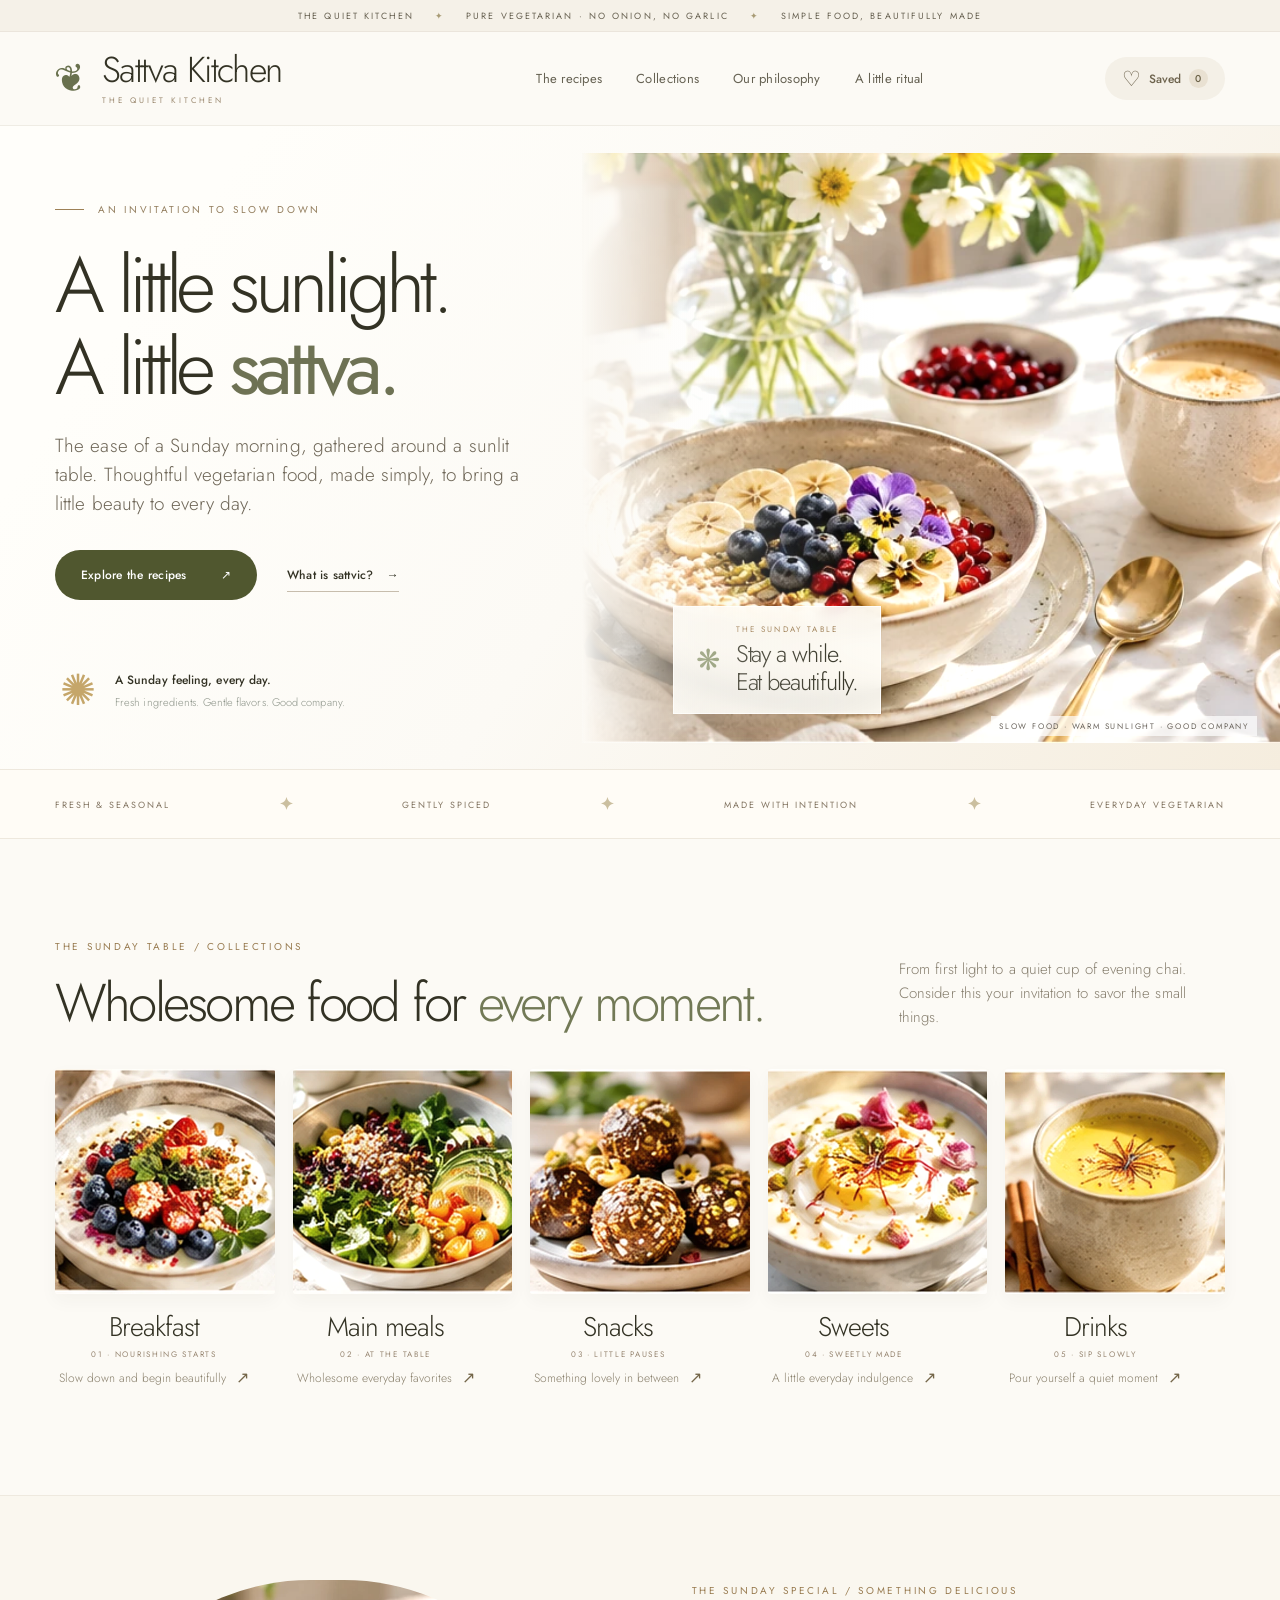
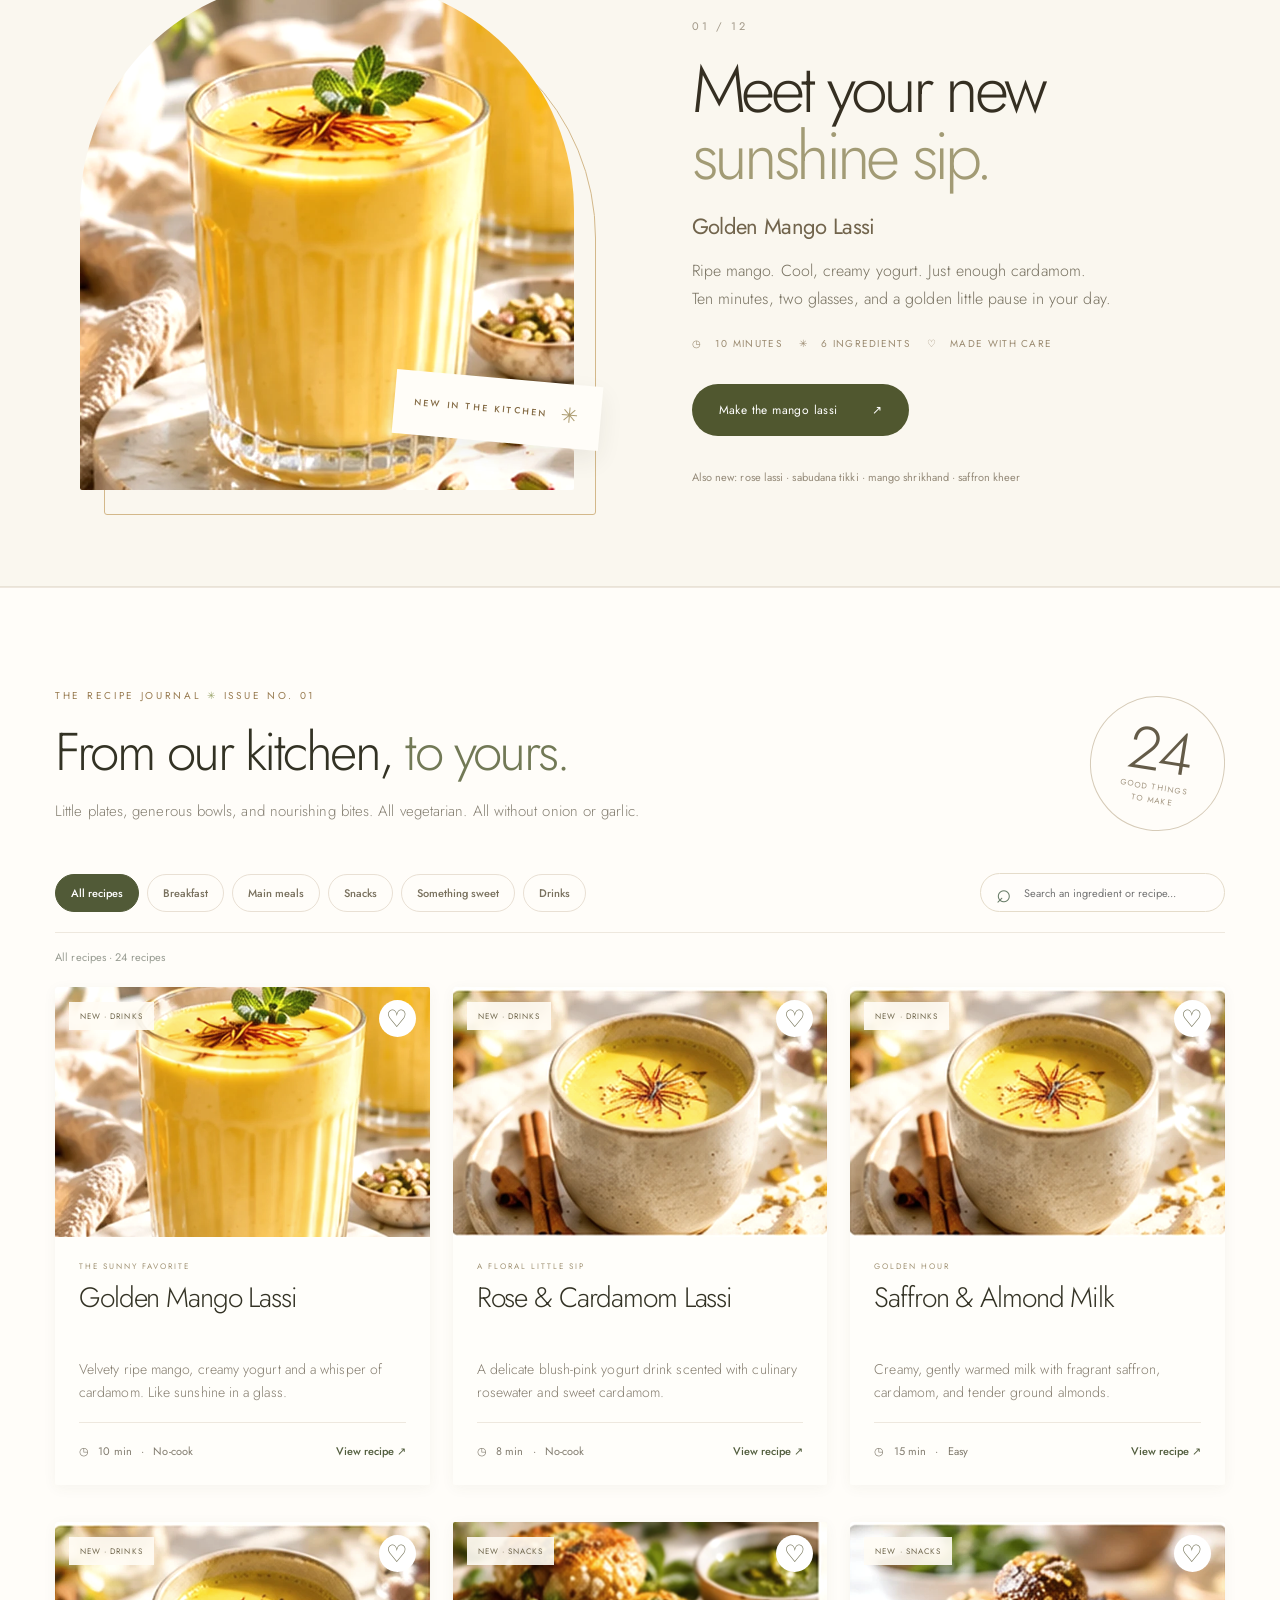
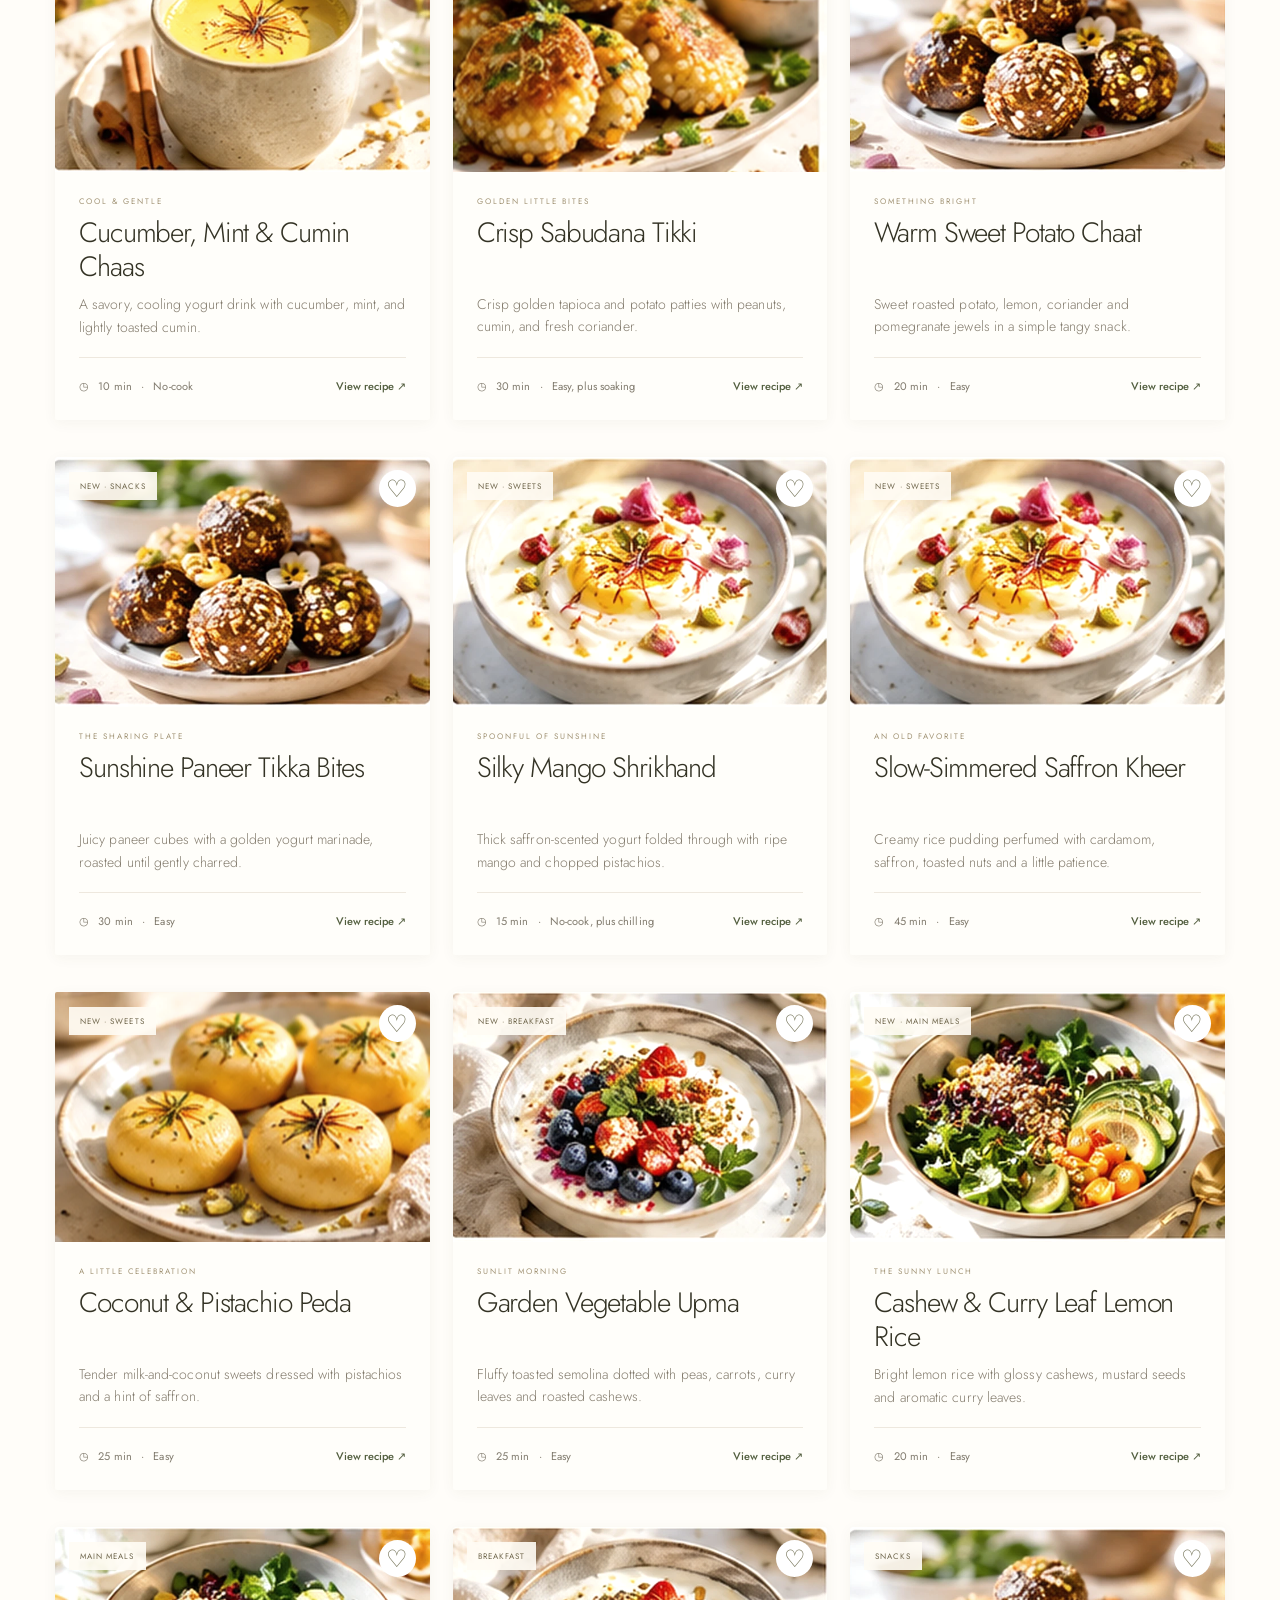
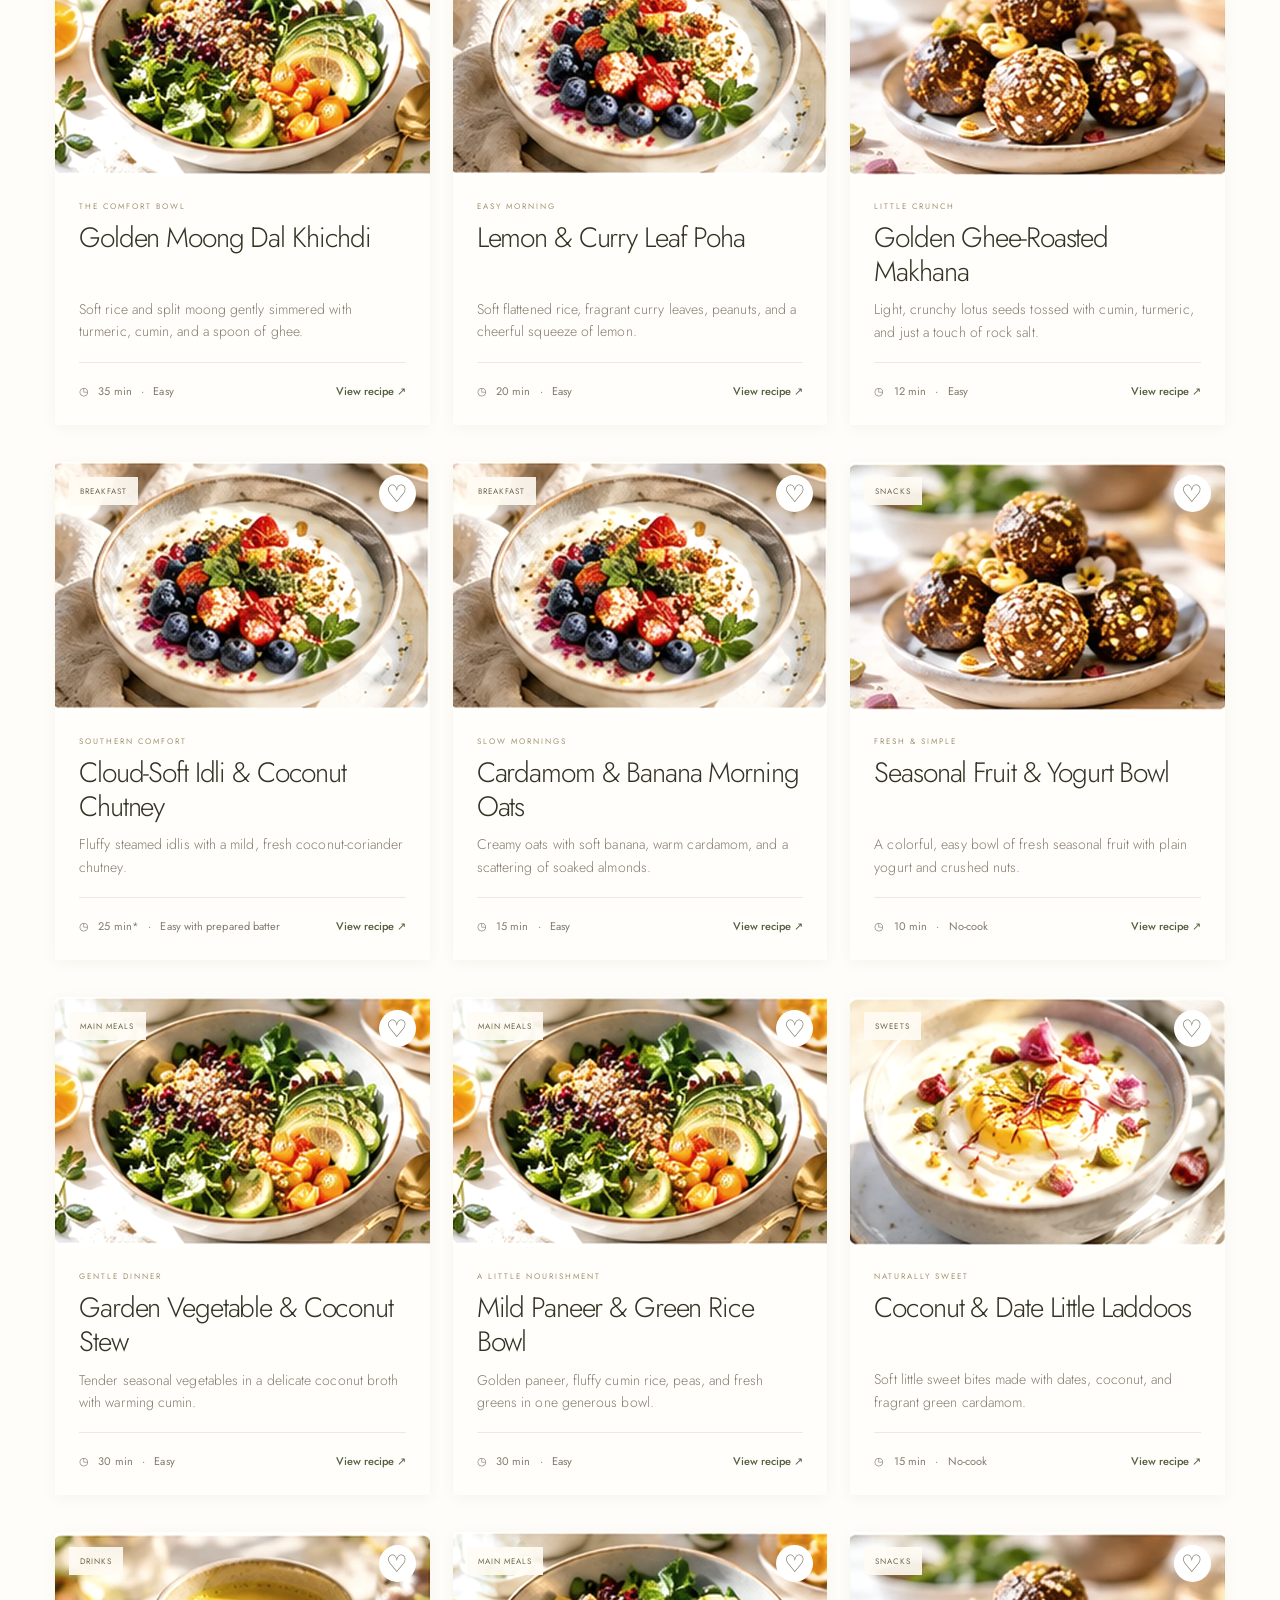
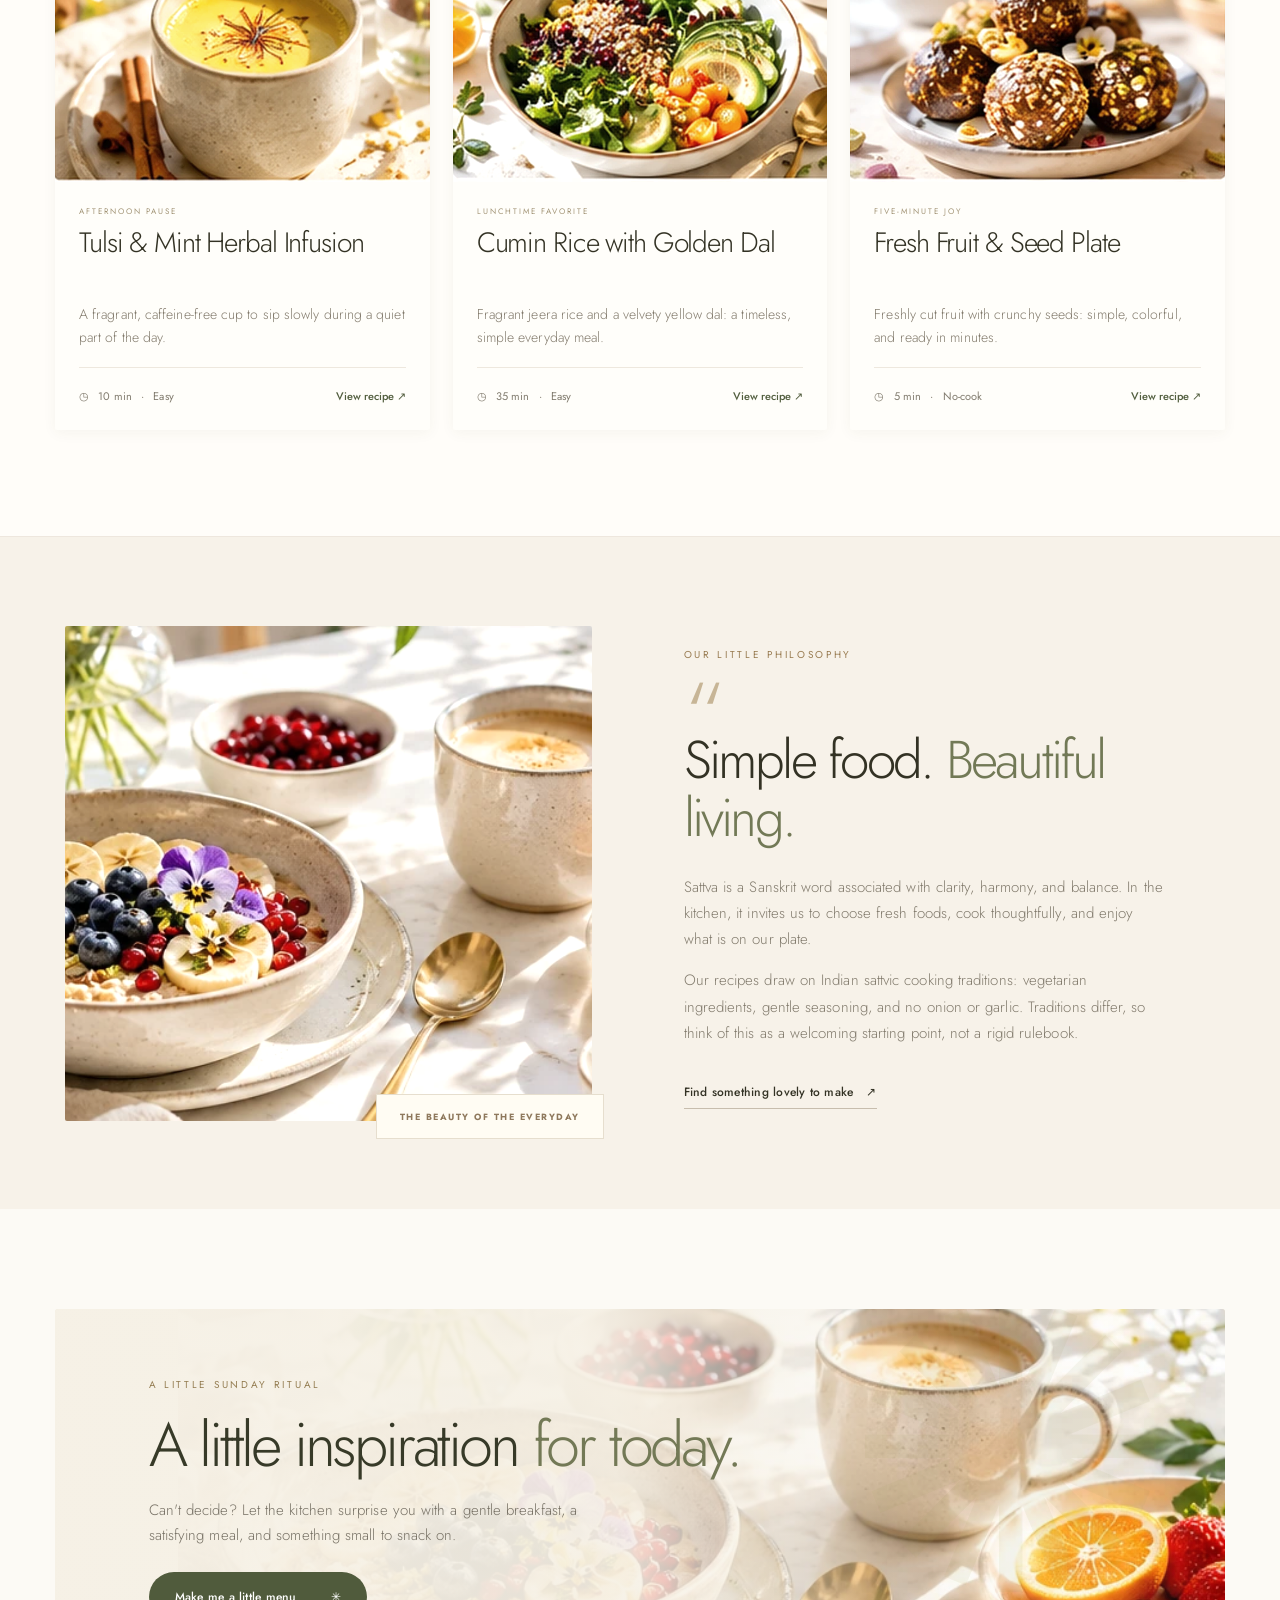
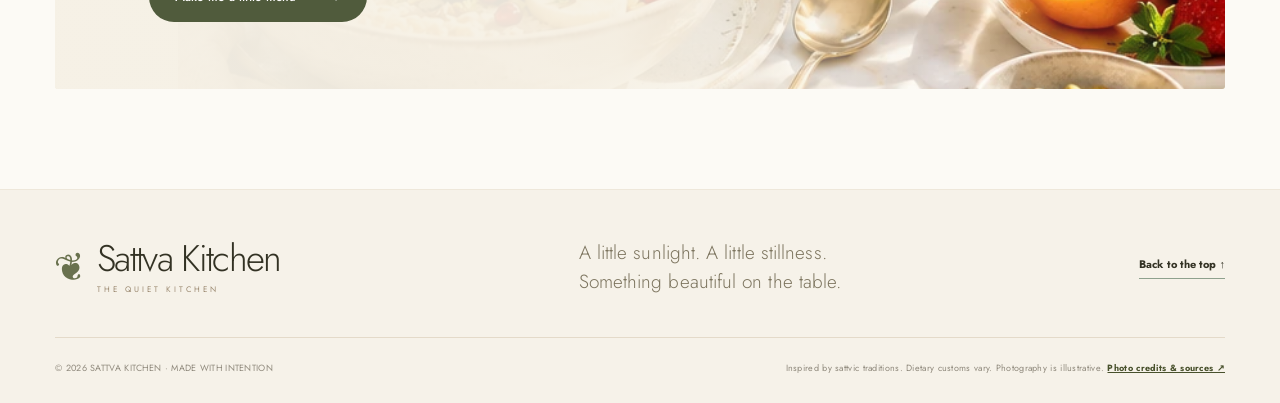
==== commit c51b2b9d: "Add files via upload" ====
--- a/index.html
+++ b/index.html
@@ -4,9 +4,9 @@
   <meta charset="UTF-8" />
   <meta name="viewport" content="width=device-width, initial-scale=1.0" />
   <meta name="theme-color" content="#fcfaf5" />
-  <meta name="description" content="Sattva Kitchen: beautiful, simple vegetarian sattvic recipes without onion or garlic. Discover soulful breakfasts, nourishing meals, snacks and sweets." />
+  <meta name="description" content="Sattva Kitchen: beautiful, simple vegetarian sattvic recipes without onion or garlic. Discover mango lassi, soulful breakfasts, nourishing meals, snacks and sweets." />
   <meta property="og:title" content="Sattva Kitchen — Food for a quieter kind of day" />
-  <meta property="og:description" content="A warm collection of sattvic recipes, from everyday meals to mindful little snacks." />
+  <meta property="og:description" content="Mango lassi, sunshine snacks, creamy desserts and simple no-onion, no-garlic vegetarian recipes." />
   <title>Sattva Kitchen — Food for a quieter kind of day</title>
   <link rel="preconnect" href="https://fonts.googleapis.com" />
   <link rel="preconnect" href="https://fonts.gstatic.com" crossorigin />
@@ -69,11 +69,19 @@
       </div>
     </section>
 
+
+    <section class="featured-section" aria-labelledby="featured-title">
+      <div class="container featured-layout">
+        <div class="featured-visual"><img src="assets/mango-lassi-feature.webp" alt="Tall golden mango lassi in a glass on a bright kitchen table with fresh fruit and gentle Sunday sunlight" loading="lazy"/><span class="featured-seal">NEW IN THE KITCHEN <b>✳</b></span></div>
+        <div class="featured-copy"><p class="kicker">THE SUNDAY SPECIAL / SOMETHING DELICIOUS</p><div class="feature-number">01 / 12</div><h2 id="featured-title">Meet your new <em>sunshine sip.</em></h2><p class="featured-name">Golden Mango Lassi</p><p class="featured-description">Ripe mango. Cool, creamy yogurt. Just enough cardamom. Ten minutes, two glasses, and a golden little pause in your day.</p><div class="featured-meta"><span>◷ &nbsp; 10 MINUTES</span><span>✳ &nbsp; 6 INGREDIENTS</span><span>♡ &nbsp; MADE WITH CARE</span></div><button type="button" class="btn btn-primary" data-open="mango-lassi">Make the mango lassi <span aria-hidden="true">↗</span></button><div class="featured-aside">Also new: rose lassi · sabudana tikki · mango shrikhand · saffron kheer</div></div>
+      </div>
+    </section>
+
     <section class="recipes-section section" id="recipes" aria-labelledby="recipes-title">
       <div class="container">
-        <div class="recipe-intro"><div><p class="kicker">THE RECIPE JOURNAL <span class="tiny-star">✳</span> ISSUE NO. 01</p><h2 id="recipes-title">From our kitchen, <em>to yours.</em></h2><p>Little plates, generous bowls, and nourishing bites. All vegetarian. All without onion or garlic.</p></div><div class="count-ornament"><span>12</span><small>GOOD THINGS<br/>TO MAKE</small></div></div>
+        <div class="recipe-intro"><div><p class="kicker">THE RECIPE JOURNAL <span class="tiny-star">✳</span> ISSUE NO. 01</p><h2 id="recipes-title">From our kitchen, <em>to yours.</em></h2><p>Little plates, generous bowls, and nourishing bites. All vegetarian. All without onion or garlic.</p></div><div class="count-ornament"><span>24</span><small>GOOD THINGS<br/>TO MAKE</small></div></div>
         <div class="recipe-toolbar"><div class="filters" role="group" aria-label="Filter recipes"><button type="button" class="filter-chip active" data-filter="All" aria-pressed="true">All recipes</button><button type="button" class="filter-chip" data-filter="Breakfast" aria-pressed="false">Breakfast</button><button type="button" class="filter-chip" data-filter="Mains" aria-pressed="false">Main meals</button><button type="button" class="filter-chip" data-filter="Snacks" aria-pressed="false">Snacks</button><button type="button" class="filter-chip" data-filter="Sweets" aria-pressed="false">Something sweet</button><button type="button" class="filter-chip" data-filter="Drinks" aria-pressed="false">Drinks</button></div><label class="search-bar"><span aria-hidden="true">⌕</span><span class="sr-only">Search recipes</span><input type="search" id="recipeSearch" placeholder="Search an ingredient or recipe..." autocomplete="off" /></label></div>
-        <div class="results-line" id="resultsLine" aria-live="polite">Showing all 12 recipes</div>
+        <div class="results-line" id="resultsLine" aria-live="polite">Showing all 24 recipes</div>
         <div class="recipe-grid" id="recipeGrid"></div>
         <div class="empty-state" id="emptyState" hidden><div class="empty-flower">❋</div><h3>Nothing in the bowl just yet.</h3><p>Try a different search or look through all the recipes.</p><button type="button" class="btn btn-primary" id="clearFilters">See all recipes ↗</button></div>
       </div>
--- a/styles.css
+++ b/styles.css
@@ -267,3 +267,25 @@
   .footer-brand strong{font-size:27px}
   .modal-inner h2{font-size:41px}
 }
+
+
+/* NEW IN THE KITCHEN · bright gourmet editorial feature */
+.featured-section{background:#faf7ef;border-top:1px solid #eee9df;border-bottom:1px solid #e9e3d7;padding:84px 0 96px;overflow:hidden}
+.featured-layout{display:grid;grid-template-columns:49% 51%;align-items:center;gap:0;max-width:1230px}
+.featured-visual{min-height:510px;position:relative;isolation:isolate}
+.featured-visual img{height:510px;width:90%;object-fit:cover;object-position:50% 52%;border-radius:230px 230px 2px 2px;filter:saturate(.91) brightness(1.045)}
+.featured-visual::after{content:'';position:absolute;border:1px solid #d3b88a;z-index:-1;inset:28px 6% -25px 24px;border-radius:230px 230px 3px 3px}
+.featured-seal{position:absolute;right:5%;bottom:48px;background:#fffdf8;padding:17px 20px;box-shadow:0 10px 24px #38312014;font-size:9px;letter-spacing:2.2px;color:#846b45;font-weight:500;transform:rotate(5deg)}
+.featured-seal b{font-size:21px;vertical-align:middle;padding-left:8px;color:#ad9d72;font-weight:300}
+.featured-copy{padding:0 5% 0 11%;position:relative}
+.feature-number{color:#a19888;font-size:11px;letter-spacing:3px;margin:0 0 22px}
+.featured-copy h2{font:300 clamp(50px,5.2vw,78px)/1.01 var(--sans);letter-spacing:-.065em;margin:0 0 20px;color:#352f22;max-width:540px}
+.featured-copy h2 em{font-style:normal;color:#a29b75}
+.featured-name{font-size:22px;letter-spacing:-.03em;color:#71644c;margin-bottom:15px;font-weight:400}
+.featured-description{font-size:16px;color:#777160;line-height:1.76;max-width:420px;font-weight:300;margin-bottom:23px}
+.featured-meta{display:flex;gap:17px;flex-wrap:wrap;margin:0 0 33px;font-size:10px;letter-spacing:1.3px;color:#9b8b71}
+.featured-copy .btn{font-weight:400;letter-spacing:.4px;border-radius:45px;padding:17px 27px}
+.featured-aside{font-size:11px;color:#958b7a;margin-top:32px;line-height:1.7;max-width:440px}
+.recipe-tag{letter-spacing:1.05px}
+@media(max-width:900px){.featured-section{padding:72px 0 80px}.featured-layout{grid-template-columns:45% 55%}.featured-visual,.featured-visual img{height:450px;min-height:0}.featured-copy{padding:0 0 0 9%}.featured-copy h2{font-size:clamp(45px,5.4vw,64px)}.featured-seal{right:0;padding:12px}}
+@media(max-width:680px){.featured-section{padding:45px 0 65px}.featured-layout{display:flex;flex-direction:column;gap:48px;padding:0 22px}.featured-visual{height:355px;min-height:0;width:100%;max-width:390px}.featured-visual img{height:355px;width:92%;border-radius:175px 175px 2px 2px}.featured-visual::after{inset:20px 1% -18px 19px;border-radius:170px 170px 3px 3px}.featured-seal{right:0;bottom:16px;font-size:8px}.featured-copy{padding:0;width:100%}.featured-copy h2{font-size:clamp(52px,11vw,74px);max-width:450px}.featured-name{font-size:19px}.featured-description{font-size:15px;margin-bottom:20px}.featured-meta{gap:12px}.featured-aside{font-size:11px}}
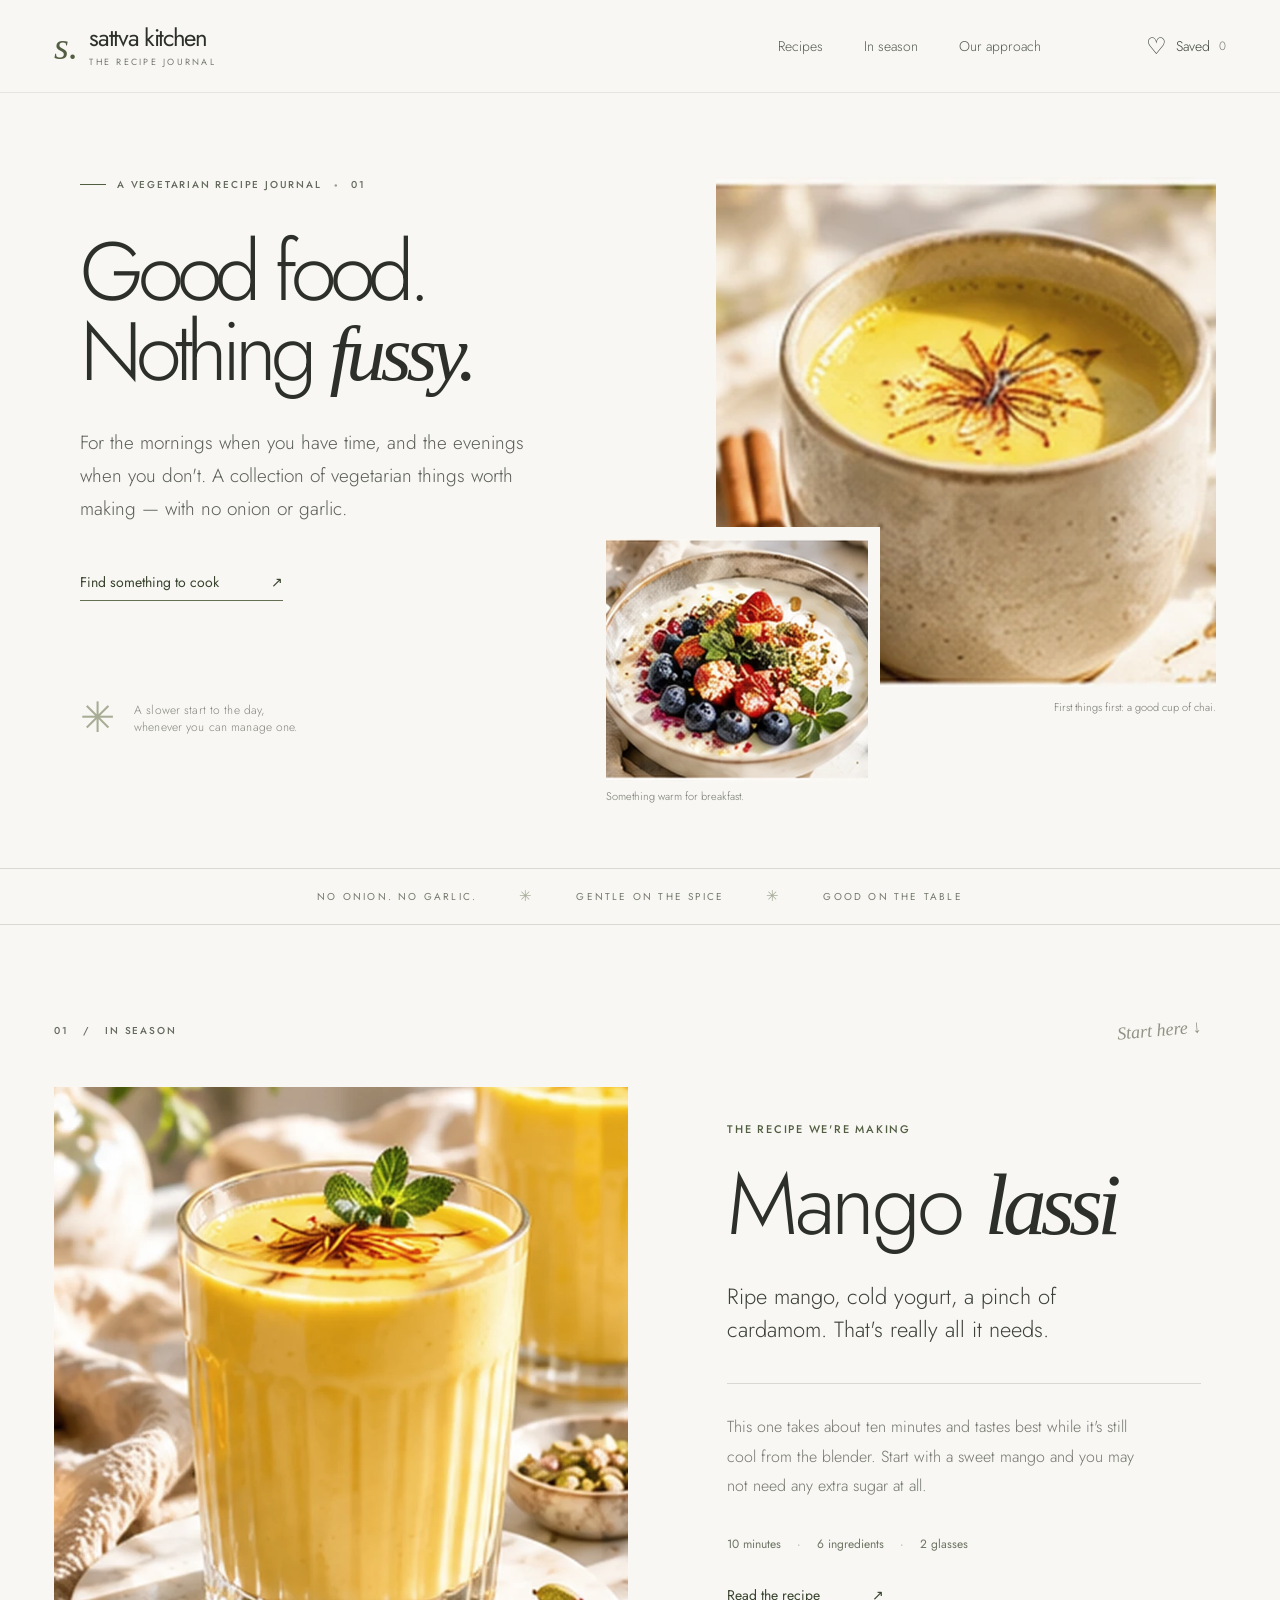
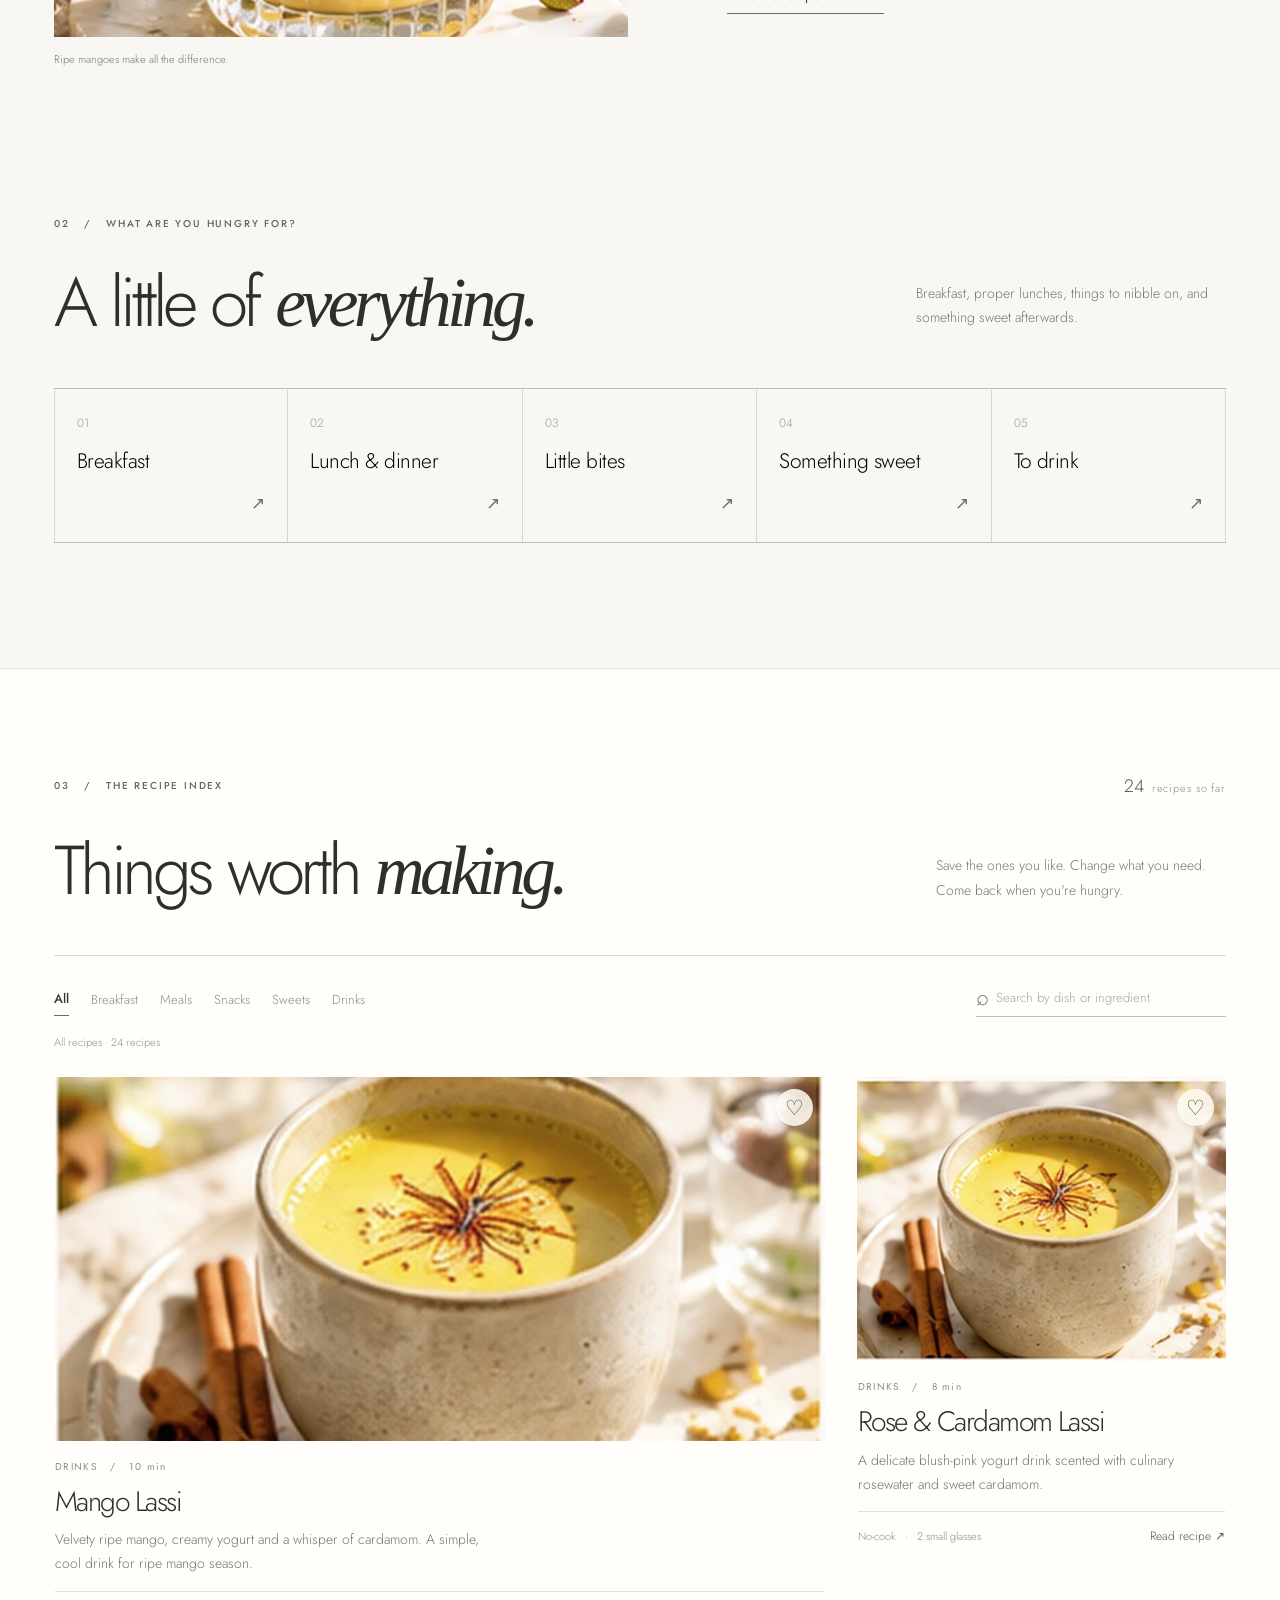
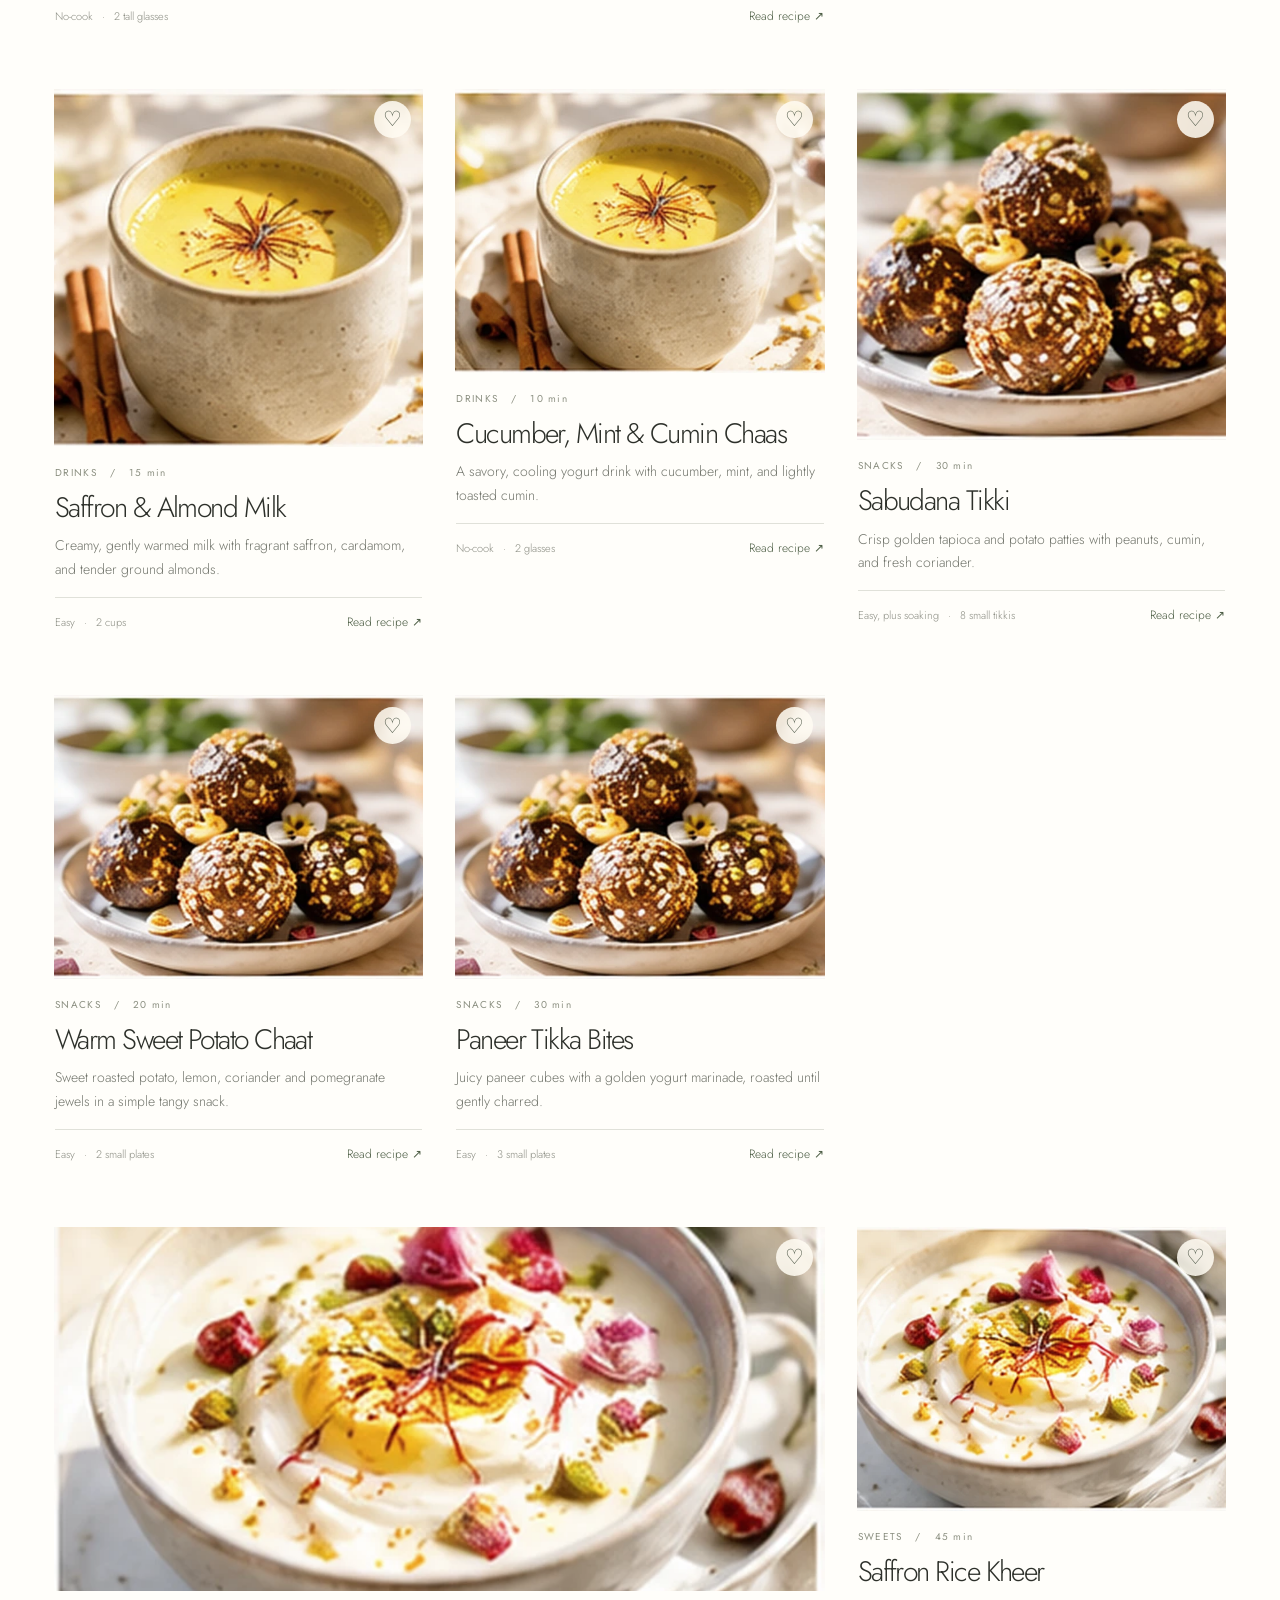
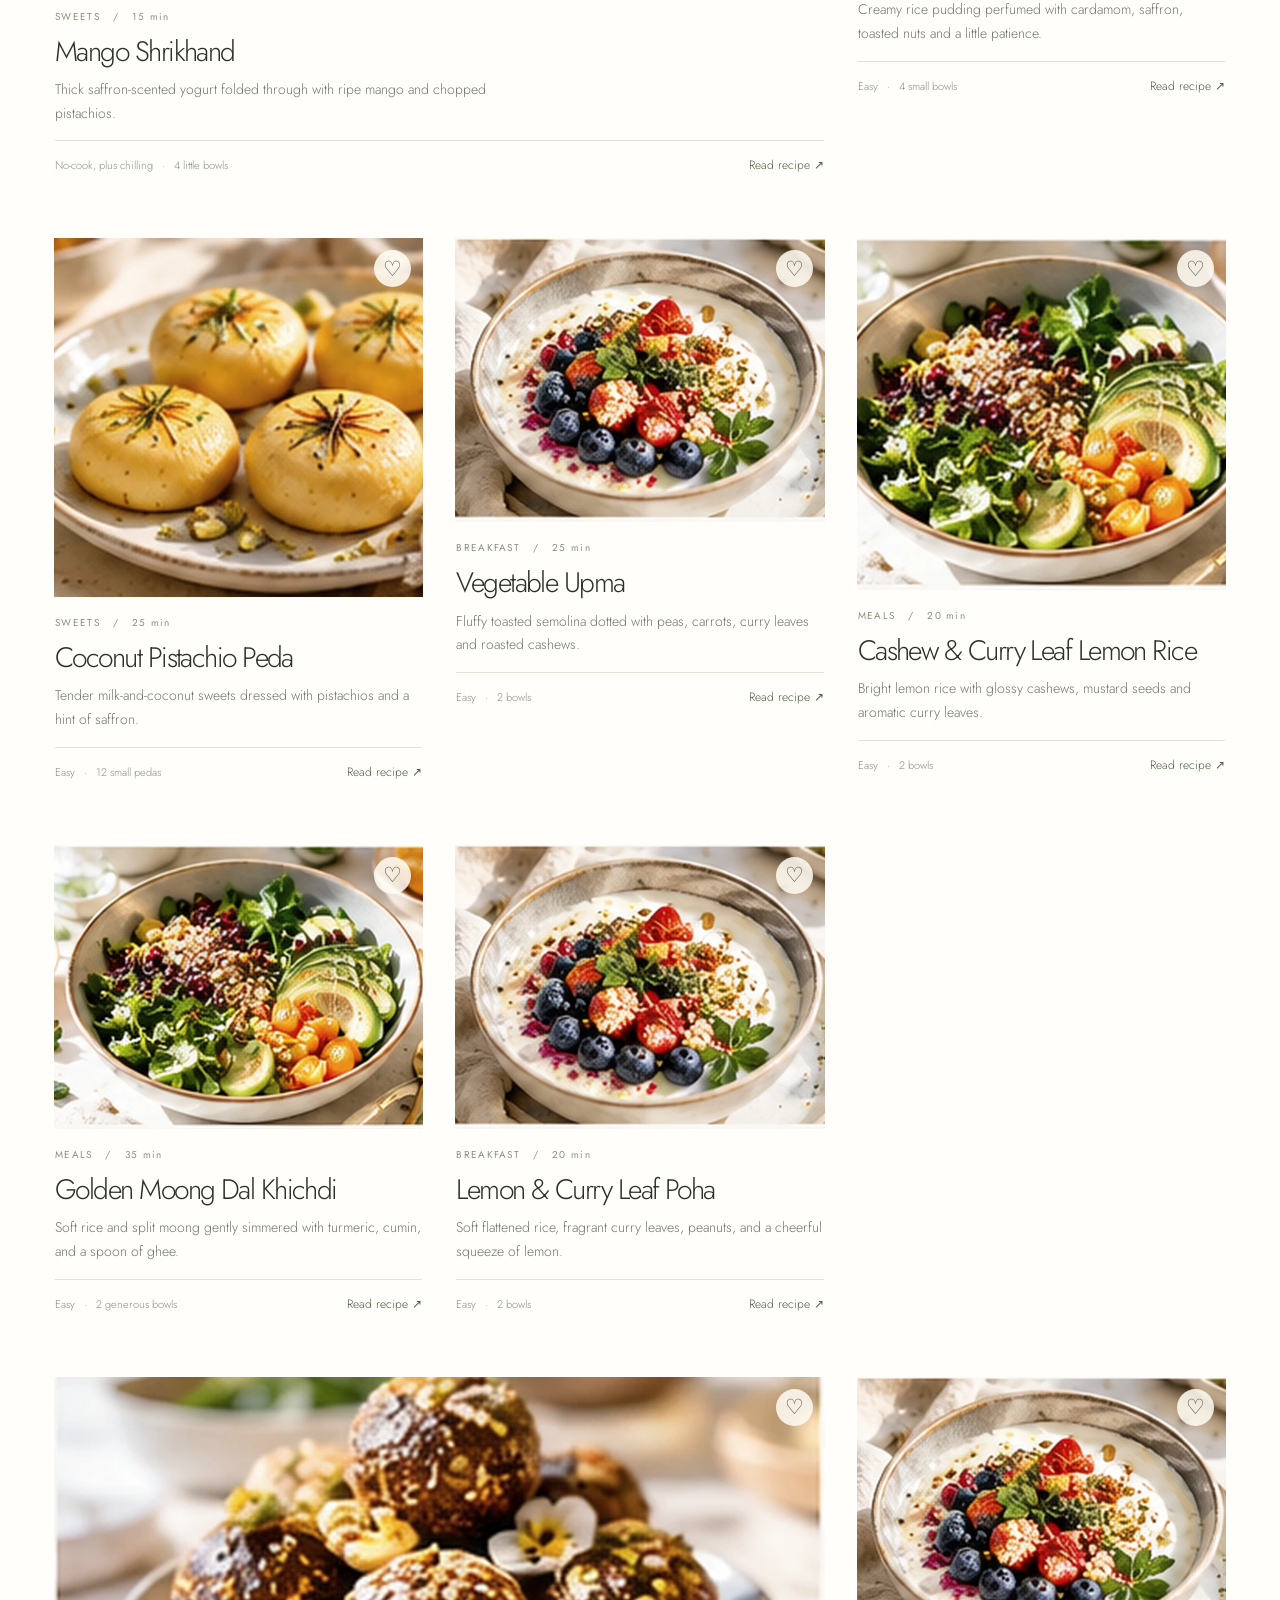
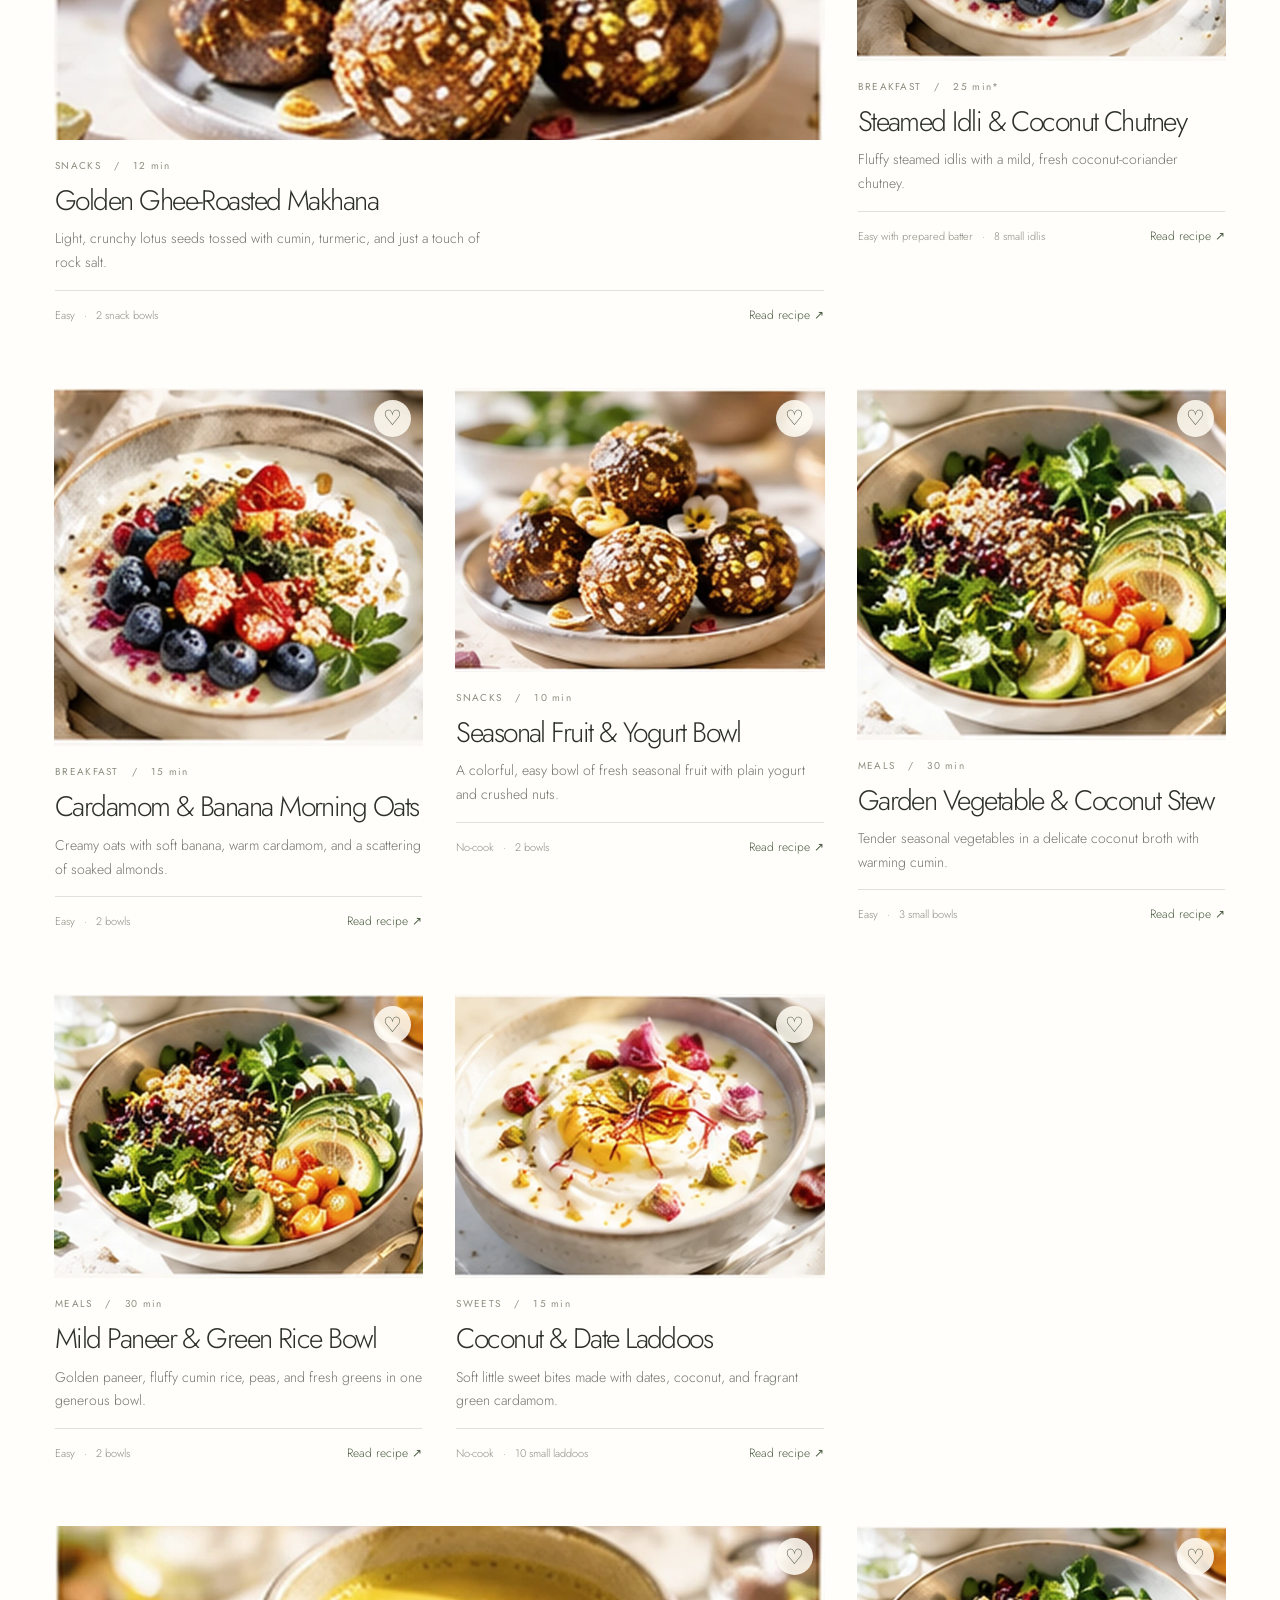
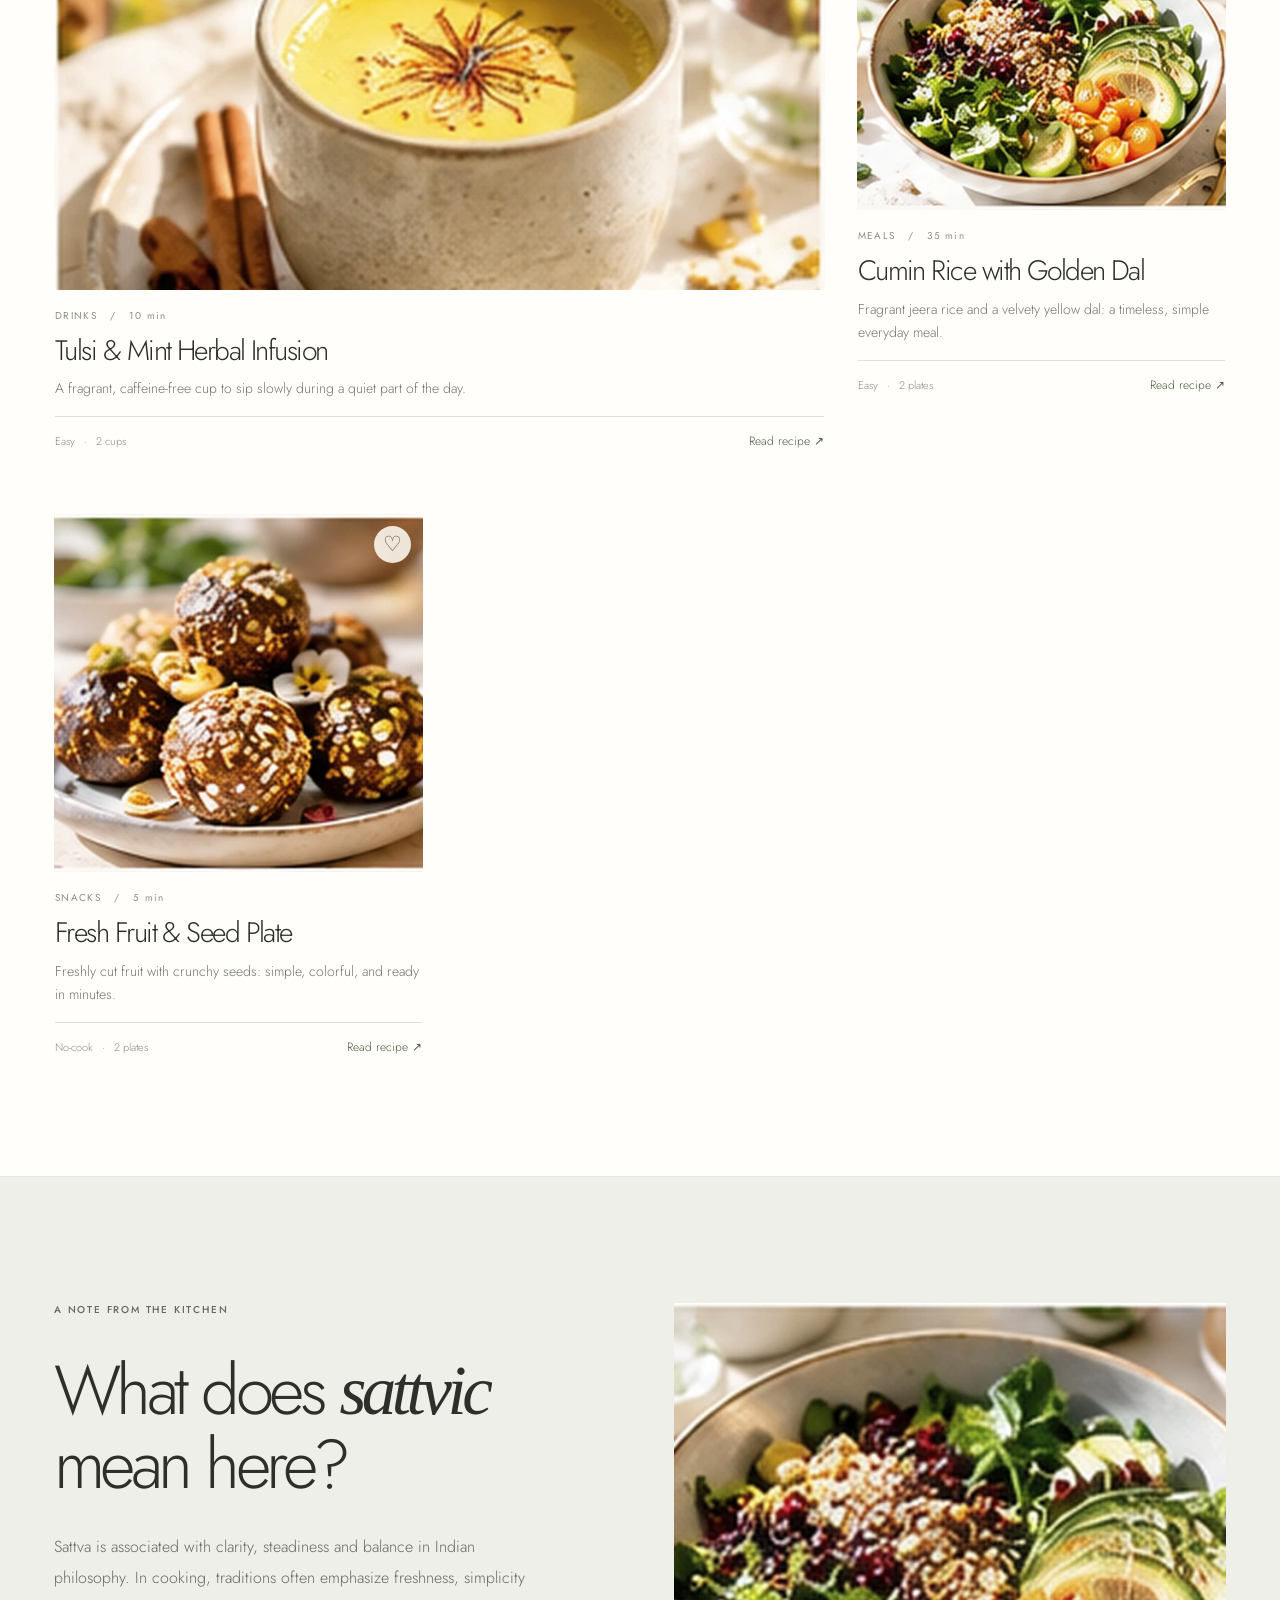
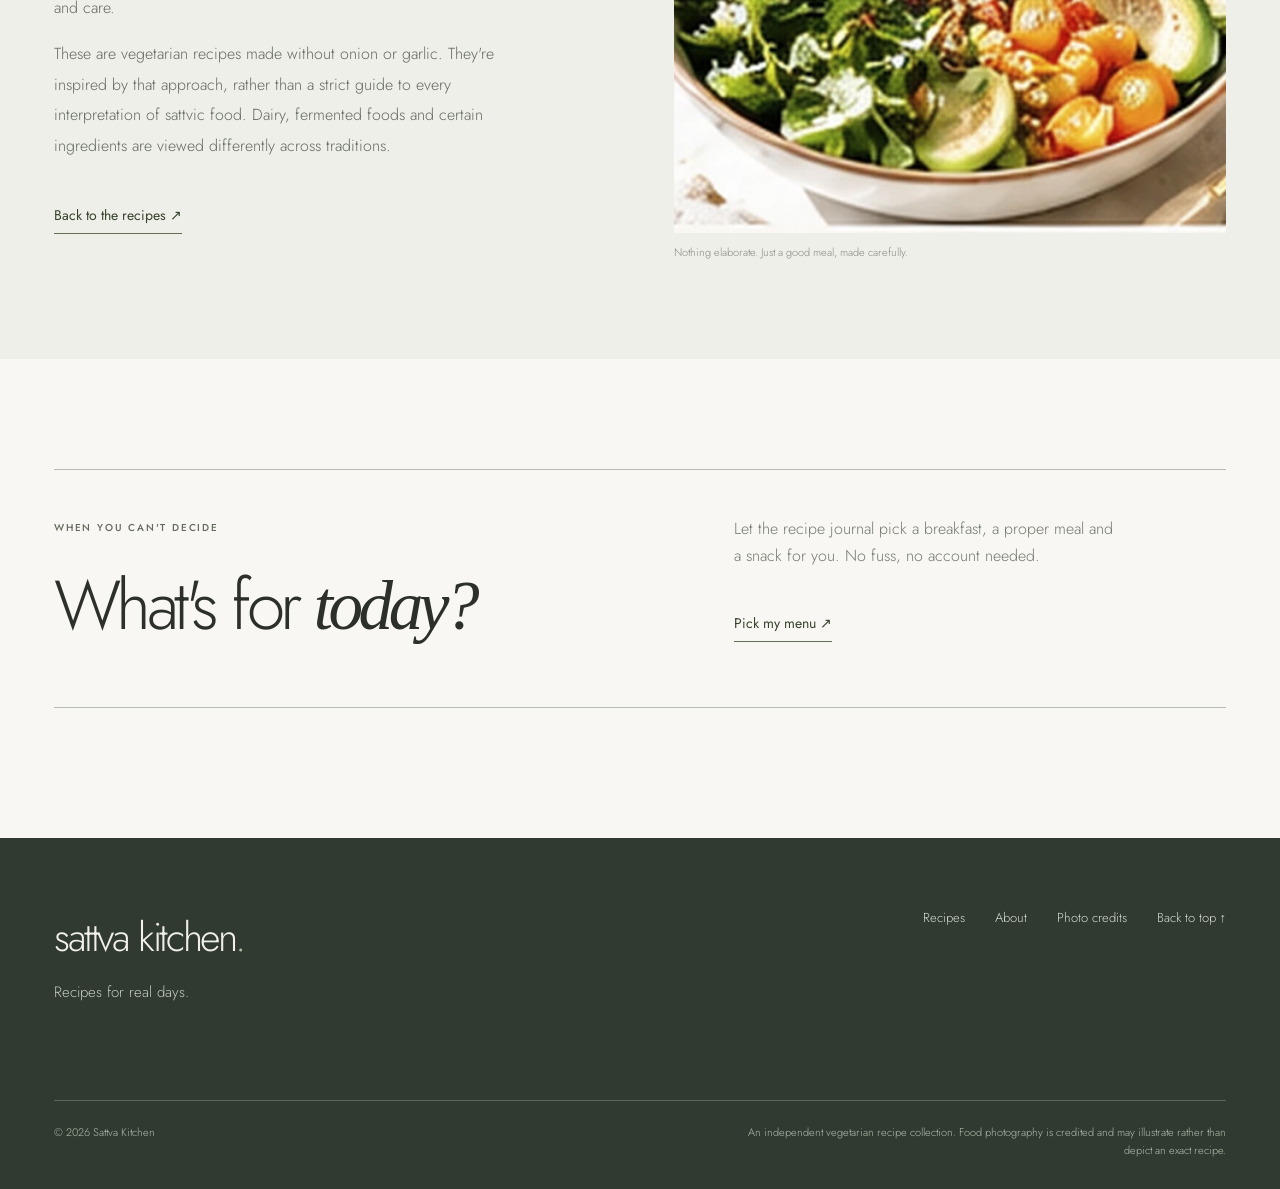
==== commit 972b6e40: "Add files via upload" ====
--- a/index.html
+++ b/index.html
@@ -1,101 +1,85 @@
 <!doctype html>
 <html lang="en">
 <head>
-  <meta charset="UTF-8" />
-  <meta name="viewport" content="width=device-width, initial-scale=1.0" />
-  <meta name="theme-color" content="#fcfaf5" />
-  <meta name="description" content="Sattva Kitchen: beautiful, simple vegetarian sattvic recipes without onion or garlic. Discover mango lassi, soulful breakfasts, nourishing meals, snacks and sweets." />
-  <meta property="og:title" content="Sattva Kitchen — Food for a quieter kind of day" />
-  <meta property="og:description" content="Mango lassi, sunshine snacks, creamy desserts and simple no-onion, no-garlic vegetarian recipes." />
-  <title>Sattva Kitchen — Food for a quieter kind of day</title>
+  <meta charset="utf-8" />
+  <meta name="viewport" content="width=device-width, initial-scale=1" />
+  <meta name="theme-color" content="#f8f7f3" />
+  <meta name="description" content="Sattva Kitchen is a quiet, practical recipe journal of simple vegetarian meals and snacks made without onion or garlic. Mango lassi, khichdi, chai and more." />
+  <meta property="og:title" content="Sattva Kitchen — Things worth making" />
+  <meta property="og:description" content="An everyday journal of good vegetarian food. Simple ingredients, useful recipes, a little time at the table." />
+  <title>Sattva Kitchen — Things worth making</title>
   <link rel="preconnect" href="https://fonts.googleapis.com" />
   <link rel="preconnect" href="https://fonts.gstatic.com" crossorigin />
+  <link rel="preconnect" href="https://images.pexels.com" />
   <link rel="preconnect" href="https://images.unsplash.com" />
   <link href="https://fonts.googleapis.com/css2?family=Jost:wght@300;400;500;600&display=swap" rel="stylesheet" />
   <link rel="stylesheet" href="styles.css" />
   <script src="app.js" defer></script>
 </head>
 <body>
-  <div class="announcement">THE QUIET KITCHEN <span aria-hidden="true">✦</span> PURE VEGETARIAN · NO ONION, NO GARLIC <span aria-hidden="true">✦</span> SIMPLE FOOD, BEAUTIFULLY MADE</div>
   <header class="site-header" id="top">
-    <div class="container nav-inner">
-      <a class="brand" href="#top" aria-label="Sattva Kitchen, home">
-        <span class="brand-flower" aria-hidden="true">❦</span>
-        <span class="brand-word"><strong>Sattva Kitchen</strong><small>THE QUIET KITCHEN</small></span>
-      </a>
-      <nav class="desktop-nav" aria-label="Main navigation">
-        <a href="#recipes">The recipes</a>
-        <a href="#collections">Collections</a>
-        <a href="#philosophy">Our philosophy</a>
-        <a href="#ritual">A little ritual</a>
-      </nav>
-      <div class="nav-actions">
-        <button class="saved-nav" id="savedButton" type="button" aria-label="Show saved recipes"><span class="icon-heart">♡</span> <span>Saved</span> <span class="saved-number" id="savedCount">0</span></button>
-        <button class="mobile-toggle" id="mobileToggle" aria-expanded="false" aria-controls="mobileNav" type="button" aria-label="Open menu"><span></span><span></span><span></span></button>
-      </div>
+    <div class="container header-inner">
+      <a class="brand" href="#top" aria-label="Sattva Kitchen home"><span class="brand-mark" aria-hidden="true">s.</span><span class="brand-name">sattva kitchen <small>THE RECIPE JOURNAL</small></span></a>
+      <nav class="desktop-nav" aria-label="Main navigation"><a href="#recipes">Recipes</a><a href="#feature">In season</a><a href="#philosophy">Our approach</a></nav>
+      <div class="nav-actions"><button class="saved-nav" id="savedButton" type="button" aria-label="Show saved recipes" aria-pressed="false"><span aria-hidden="true">♡</span> Saved <span id="savedCount">0</span></button><button class="mobile-toggle" id="mobileToggle" aria-label="Open menu" aria-expanded="false" aria-controls="mobileNav" type="button"><span></span><span></span><span></span></button></div>
     </div>
-    <nav id="mobileNav" class="mobile-nav" aria-label="Mobile navigation" hidden>
-      <a href="#recipes">The recipes</a><a href="#collections">Collections</a><a href="#philosophy">Our philosophy</a><a href="#ritual">A little ritual</a>
-    </nav>
+    <nav class="mobile-nav" id="mobileNav" aria-label="Mobile navigation" hidden><a href="#recipes">Recipes</a><a href="#feature">In season</a><a href="#philosophy">Our approach</a></nav>
   </header>
 
   <main>
     <section class="hero container" aria-labelledby="hero-heading">
-      <div class="hero-text">
-        <div class="eyebrow"><span class="eyebrow-line"></span> AN INVITATION TO SLOW DOWN</div>
-        <h1 id="hero-heading">A little sunlight.<br />A little <em>sattva.</em></h1>
-        <p class="hero-description">The ease of a Sunday morning, gathered around a sunlit table. Thoughtful vegetarian food, made simply, to bring a little beauty to every day.</p>
-        <div class="hero-buttons"><a class="btn btn-primary" href="#recipes">Explore the recipes <span aria-hidden="true">↗</span></a><a class="text-link" href="#philosophy">What is sattvic? <span aria-hidden="true">→</span></a></div>
-        <div class="hero-signature"><div class="little-sun" aria-hidden="true">✺</div><p><strong>A Sunday feeling, every day.</strong><br/><span>Fresh ingredients. Gentle flavors. Good company.</span></p></div>
+      <div class="hero-copy">
+        <div class="eyebrow"><span class="small-rule"></span> A VEGETARIAN RECIPE JOURNAL <span class="dot">·</span> 01</div>
+        <h1 id="hero-heading">Good food.<br/>Nothing <em>fussy.</em></h1>
+        <p>For the mornings when you have time, and the evenings when you don't. A collection of vegetarian things worth making — with no onion or garlic.</p>
+        <a class="under-link" href="#recipes">Find something to cook <span aria-hidden="true">↗</span></a>
+        <div class="hero-foot"><span class="handdrawn-sun" aria-hidden="true">✳</span><span>A slower start to the day,<br/>whenever you can manage one.</span></div>
       </div>
-      <div class="hero-visual">
-        <div class="hero-photo-wrap"><img class="hero-photo" src="assets/sunday-table-hero.webp" alt="A sunlit white kitchen table with a ceramic bowl of fruit-topped oats, fresh flowers, chai and linen" fetchpriority="high" /></div>
-        <div class="hero-doodle" aria-hidden="true">✳</div>
-        <div class="hero-note"><span class="note-leaf">❋</span><span><small>THE SUNDAY TABLE</small><strong>Stay a while.<br />Eat beautifully.</strong></span></div>
-        <div class="photo-caption">SLOW FOOD · WARM SUNLIGHT · GOOD COMPANY</div>
+      <div class="hero-media">
+        <figure class="hero-main-photo"><img src="https://images.pexels.com/photos/5946612/pexels-photo-5946612.jpeg?auto=compress&cs=tinysrgb&w=1400" alt="A real photograph of masala chai with spices on a pale linen-covered table" fetchpriority="high" onerror="this.onerror=null;this.src='assets/drinks.webp'"/><figcaption>First things first: a good cup of chai.</figcaption></figure>
+        <figure class="hero-small-photo"><img src="https://images.unsplash.com/photo-1715098841757-0e9690ec12d6?auto=format&fit=crop&w=650&q=82" alt="Banana-topped oatmeal in a bowl" loading="lazy" onerror="this.onerror=null;this.src='assets/breakfast.webp'"/><figcaption>Something warm for breakfast.</figcaption></figure>
       </div>
     </section>
 
-    <section class="values-ribbon" aria-label="Our approach"><div class="container values-inner"><span>FRESH & SEASONAL</span><b>✦</b><span>GENTLY SPICED</span><b>✦</b><span>MADE WITH INTENTION</span><b>✦</b><span>EVERYDAY VEGETARIAN</span></div></section>
+    <section class="newsstrip" aria-label="About this collection"><div class="container newsstrip-inner"><span>NO ONION. NO GARLIC.</span><span class="newsstrip-star">✳</span><span>GENTLE ON THE SPICE</span><span class="newsstrip-star">✳</span><span>GOOD ON THE TABLE</span></div></section>
 
-    <section class="collections section container" id="collections" aria-labelledby="collections-title">
-      <div class="section-top"><div><p class="kicker">THE SUNDAY TABLE / COLLECTIONS</p><h2 id="collections-title">Wholesome food for <em>every moment.</em></h2></div><p class="section-lede">From first light to a quiet cup of evening chai. Consider this your invitation to savor the small things.</p></div>
-      <div class="collection-grid">
-        <button class="collection-card" type="button" data-category="Breakfast"><img src="assets/breakfast.webp" alt="Fruit and yogurt breakfast bowl in pale ceramic on a white sunlit table" loading="lazy"/><span class="collection-content"><small>01 · NOURISHING STARTS</small><strong>Breakfast</strong><span>Slow down and begin beautifully <b>↗</b></span></span></button>
-        <button class="collection-card" type="button" data-category="Mains"><img src="assets/mains.webp" alt="A colorful vegetarian vegetable and grain bowl styled in natural morning light" loading="lazy"/><span class="collection-content"><small>02 · AT THE TABLE</small><strong>Main meals</strong><span>Wholesome everyday favorites <b>↗</b></span></span></button>
-        <button class="collection-card" type="button" data-category="Snacks"><img src="assets/snacks.webp" alt="Homemade date and nut energy bites on a small ceramic plate" loading="lazy"/><span class="collection-content"><small>03 · LITTLE PAUSES</small><strong>Snacks</strong><span>Something lovely in between <b>↗</b></span></span></button>
-        <button class="collection-card" type="button" data-category="Sweets"><img src="assets/sweets.webp" alt="Delicate saffron dessert in a white ceramic bowl with rose petals" loading="lazy"/><span class="collection-content"><small>04 · SWEETLY MADE</small><strong>Sweets</strong><span>A little everyday indulgence <b>↗</b></span></span></button>
-        <button class="collection-card" type="button" data-category="Drinks"><img src="assets/drinks.webp" alt="Warm golden spiced milk in a pottery cup surrounded by linen" loading="lazy"/><span class="collection-content"><small>05 · SIP SLOWLY</small><strong>Drinks</strong><span>Pour yourself a quiet moment <b>↗</b></span></span></button>
+    <section class="feature container section" id="feature" aria-labelledby="feature-title">
+      <div class="section-heading"><p class="kicker">01 &nbsp; / &nbsp; IN SEASON</p><p class="margin-note">Start here ↓</p></div>
+      <div class="feature-layout">
+        <figure class="feature-photo"><img src="https://images.pexels.com/photos/14930476/pexels-photo-14930476.jpeg?auto=compress&cs=tinysrgb&w=1500" alt="Photograph of a chilled mango lassi with saffron garnish" loading="lazy" onerror="this.onerror=null;this.src='assets/mango-lassi-feature.webp'"/><figcaption>Ripe mangoes make all the difference.</figcaption></figure>
+        <div class="feature-copy"><div class="feature-overline">THE RECIPE WE'RE MAKING</div><h2 id="feature-title">Mango <em>lassi</em></h2><p class="feature-deck">Ripe mango, cold yogurt, a pinch of cardamom. That's really all it needs.</p><div class="feature-rule"></div><p>This one takes about ten minutes and tastes best while it's still cool from the blender. Start with a sweet mango and you may not need any extra sugar at all.</p><div class="feature-info"><span>10 minutes</span><span>6 ingredients</span><span>2 glasses</span></div><button class="under-link" type="button" data-open="mango-lassi">Read the recipe <span aria-hidden="true">↗</span></button></div>
       </div>
     </section>
 
-
-    <section class="featured-section" aria-labelledby="featured-title">
-      <div class="container featured-layout">
-        <div class="featured-visual"><img src="assets/mango-lassi-feature.webp" alt="Tall golden mango lassi in a glass on a bright kitchen table with fresh fruit and gentle Sunday sunlight" loading="lazy"/><span class="featured-seal">NEW IN THE KITCHEN <b>✳</b></span></div>
-        <div class="featured-copy"><p class="kicker">THE SUNDAY SPECIAL / SOMETHING DELICIOUS</p><div class="feature-number">01 / 12</div><h2 id="featured-title">Meet your new <em>sunshine sip.</em></h2><p class="featured-name">Golden Mango Lassi</p><p class="featured-description">Ripe mango. Cool, creamy yogurt. Just enough cardamom. Ten minutes, two glasses, and a golden little pause in your day.</p><div class="featured-meta"><span>◷ &nbsp; 10 MINUTES</span><span>✳ &nbsp; 6 INGREDIENTS</span><span>♡ &nbsp; MADE WITH CARE</span></div><button type="button" class="btn btn-primary" data-open="mango-lassi">Make the mango lassi <span aria-hidden="true">↗</span></button><div class="featured-aside">Also new: rose lassi · sabudana tikki · mango shrikhand · saffron kheer</div></div>
+    <section class="collections section container" id="collections" aria-labelledby="collections-title">
+      <div class="section-heading"><p class="kicker">02 &nbsp; / &nbsp; WHAT ARE YOU HUNGRY FOR?</p></div>
+      <div class="collections-heading"><h2 id="collections-title">A little of <em>everything.</em></h2><p>Breakfast, proper lunches, things to nibble on, and something sweet afterwards.</p></div>
+      <div class="collection-list" role="group" aria-label="Browse recipe types">
+        <button class="collection-card" type="button" data-category="Breakfast"><span class="collection-index">01</span><strong>Breakfast</strong><span class="collection-action">↗</span></button>
+        <button class="collection-card" type="button" data-category="Mains"><span class="collection-index">02</span><strong>Lunch & dinner</strong><span class="collection-action">↗</span></button>
+        <button class="collection-card" type="button" data-category="Snacks"><span class="collection-index">03</span><strong>Little bites</strong><span class="collection-action">↗</span></button>
+        <button class="collection-card" type="button" data-category="Sweets"><span class="collection-index">04</span><strong>Something sweet</strong><span class="collection-action">↗</span></button>
+        <button class="collection-card" type="button" data-category="Drinks"><span class="collection-index">05</span><strong>To drink</strong><span class="collection-action">↗</span></button>
       </div>
     </section>
 
-    <section class="recipes-section section" id="recipes" aria-labelledby="recipes-title">
-      <div class="container">
-        <div class="recipe-intro"><div><p class="kicker">THE RECIPE JOURNAL <span class="tiny-star">✳</span> ISSUE NO. 01</p><h2 id="recipes-title">From our kitchen, <em>to yours.</em></h2><p>Little plates, generous bowls, and nourishing bites. All vegetarian. All without onion or garlic.</p></div><div class="count-ornament"><span>24</span><small>GOOD THINGS<br/>TO MAKE</small></div></div>
-        <div class="recipe-toolbar"><div class="filters" role="group" aria-label="Filter recipes"><button type="button" class="filter-chip active" data-filter="All" aria-pressed="true">All recipes</button><button type="button" class="filter-chip" data-filter="Breakfast" aria-pressed="false">Breakfast</button><button type="button" class="filter-chip" data-filter="Mains" aria-pressed="false">Main meals</button><button type="button" class="filter-chip" data-filter="Snacks" aria-pressed="false">Snacks</button><button type="button" class="filter-chip" data-filter="Sweets" aria-pressed="false">Something sweet</button><button type="button" class="filter-chip" data-filter="Drinks" aria-pressed="false">Drinks</button></div><label class="search-bar"><span aria-hidden="true">⌕</span><span class="sr-only">Search recipes</span><input type="search" id="recipeSearch" placeholder="Search an ingredient or recipe..." autocomplete="off" /></label></div>
-        <div class="results-line" id="resultsLine" aria-live="polite">Showing all 24 recipes</div>
-        <div class="recipe-grid" id="recipeGrid"></div>
-        <div class="empty-state" id="emptyState" hidden><div class="empty-flower">❋</div><h3>Nothing in the bowl just yet.</h3><p>Try a different search or look through all the recipes.</p><button type="button" class="btn btn-primary" id="clearFilters">See all recipes ↗</button></div>
-      </div>
-    </section>
+    <section class="recipes-section section" id="recipes" aria-labelledby="recipes-title"><div class="container">
+      <div class="section-heading"><p class="kicker">03 &nbsp; / &nbsp; THE RECIPE INDEX</p><span class="count-ornament"><span>24</span> recipes so far</span></div>
+      <div class="recipe-intro"><h2 id="recipes-title">Things worth <em>making.</em></h2><p>Save the ones you like. Change what you need. Come back when you're hungry.</p></div>
+      <div class="recipe-toolbar"><div class="filters" role="group" aria-label="Filter recipes"><button class="filter-chip active" type="button" data-filter="All" aria-pressed="true">All</button><button class="filter-chip" type="button" data-filter="Breakfast" aria-pressed="false">Breakfast</button><button class="filter-chip" type="button" data-filter="Mains" aria-pressed="false">Meals</button><button class="filter-chip" type="button" data-filter="Snacks" aria-pressed="false">Snacks</button><button class="filter-chip" type="button" data-filter="Sweets" aria-pressed="false">Sweets</button><button class="filter-chip" type="button" data-filter="Drinks" aria-pressed="false">Drinks</button></div><label class="search-bar"><span aria-hidden="true">⌕</span><span class="sr-only">Search recipes</span><input id="recipeSearch" type="search" placeholder="Search by dish or ingredient" autocomplete="off" /></label></div>
+      <div class="results-line" id="resultsLine" aria-live="polite">24 recipes</div><div class="recipe-grid" id="recipeGrid"></div>
+      <div class="empty-state" id="emptyState" hidden><h3>Nothing quite like that yet.</h3><p>Try another ingredient, or start from the beginning.</p><button id="clearFilters" class="under-link" type="button">Show all recipes ↗</button></div>
+    </div></section>
 
-    <section class="quote-section" id="philosophy" aria-labelledby="philosophy-heading"><div class="container quote-layout"><div class="quote-photo"><img src="assets/sunday-table-detail.webp" alt="Warm sunlight falling over a bowl of fruit-topped oats and a cup of chai on a white kitchen table" loading="lazy"/><span class="quote-photo-detail">THE BEAUTY OF THE EVERYDAY</span></div><div class="quote-copy"><p class="kicker">OUR LITTLE PHILOSOPHY</p><span class="quote-mark">“</span><h2 id="philosophy-heading">Simple food. <em>Beautiful living.</em></h2><p>Sattva is a Sanskrit word associated with clarity, harmony, and balance. In the kitchen, it invites us to choose fresh foods, cook thoughtfully, and enjoy what is on our plate.</p><p>Our recipes draw on Indian sattvic cooking traditions: vegetarian ingredients, gentle seasoning, and no onion or garlic. Traditions differ, so think of this as a welcoming starting point, not a rigid rulebook.</p><a href="#recipes" class="text-link philosophy-link">Find something lovely to make <span aria-hidden="true">↗</span></a></div></div></section>
+    <section class="philosophy-section" id="philosophy" aria-labelledby="philosophy-heading"><div class="container philosophy-layout"><div class="philosophy-aside"><p class="kicker">A NOTE FROM THE KITCHEN</p><h2 id="philosophy-heading">What does <em>sattvic</em> mean here?</h2><p>Sattva is associated with clarity, steadiness and balance in Indian philosophy. In cooking, traditions often emphasize freshness, simplicity and care.</p><p>These are vegetarian recipes made without onion or garlic. They're inspired by that approach, rather than a strict guide to every interpretation of sattvic food. Dairy, fermented foods and certain ingredients are viewed differently across traditions.</p><a class="under-link" href="#recipes">Back to the recipes ↗</a></div><figure class="philosophy-image"><img src="https://images.pexels.com/photos/6363498/pexels-photo-6363498.jpeg?auto=compress&cs=tinysrgb&w=1200" alt="A hand adding fresh coriander to a bowl of khichdi" loading="lazy" onerror="this.onerror=null;this.src='assets/mains.webp'"/><figcaption>Nothing elaborate. Just a good meal, made carefully.</figcaption></figure></div></section>
 
-    <section class="ritual-section container section" id="ritual" aria-labelledby="ritual-heading"><div class="ritual-card"><div class="ritual-content"><p class="kicker">A LITTLE SUNDAY RITUAL</p><h2 id="ritual-heading">A little inspiration <em>for today.</em></h2><p>Can't decide? Let the kitchen surprise you with a gentle breakfast, a satisfying meal, and something small to snack on.</p><button id="planButton" class="btn btn-light" type="button">Make me a little menu <span aria-hidden="true">✳</span></button></div><div class="ritual-sun" aria-hidden="true">✺</div></div><div class="daily-plan" id="dailyPlan" hidden aria-live="polite"></div></section>
+    <section class="ritual-section container section" id="ritual" aria-labelledby="ritual-heading"><div class="ritual-layout"><div><p class="kicker">WHEN YOU CAN'T DECIDE</p><h2 id="ritual-heading">What's for <em>today?</em></h2></div><div><p>Let the recipe journal pick a breakfast, a proper meal and a snack for you. No fuss, no account needed.</p><button id="planButton" class="under-link" type="button">Pick my menu ↗</button></div></div><div class="daily-plan" id="dailyPlan" hidden aria-live="polite"></div></section>
   </main>
 
-  <footer class="footer"><div class="container"><div class="footer-top"><div class="footer-brand"><span class="brand-flower" aria-hidden="true">❦</span><div><strong>Sattva Kitchen</strong><span>THE QUIET KITCHEN</span></div></div><p>A little sunlight. A little stillness.<br />Something beautiful on the table.</p><a class="back-top" href="#top">Back to the top ↑</a></div><div class="footer-bottom"><span>© <span id="year">2026</span> SATTVA KITCHEN · MADE WITH INTENTION</span><span>Inspired by sattvic traditions. Dietary customs vary. Photography is illustrative. <a href="credits.html">Photo credits & sources ↗</a></span></div></div></footer>
+  <footer class="footer"><div class="container"><div class="footer-top"><div><a class="footer-logo" href="#top">sattva kitchen<span class="period">.</span></a><p>Recipes for real days.</p></div><div class="footer-links"><a href="#recipes">Recipes</a><a href="#philosophy">About</a><a href="credits.html">Photo credits</a><a href="#top">Back to top ↑</a></div></div><div class="footer-bottom"><span>© <span id="year">2026</span> Sattva Kitchen</span><span>An independent vegetarian recipe collection. Food photography is credited and may illustrate rather than depict an exact recipe.</span></div></div></footer>
 
   <div id="modalBackdrop" class="modal-backdrop" hidden></div>
   <section class="recipe-modal" id="recipeModal" role="dialog" aria-modal="true" aria-label="Recipe details" aria-hidden="true" hidden><button class="modal-close" id="modalClose" type="button" aria-label="Close recipe">×</button><div id="modalBody"></div></section>
-  <div id="toast" class="toast" role="status" aria-live="polite"></div>
+  <div class="toast" id="toast" role="status" aria-live="polite"></div>
 </body>
 </html>
--- a/styles.css
+++ b/styles.css
@@ -1,291 +1,22 @@
-:root{--bg:#f8f7f1;--white:#fffdf8;--green:#244334;--green-dark:#203629;--text:#28362a;--muted:#6b736b;--soft:#ecf0e8;--gold:#bd9148;--line:#e5e8df;--cream:#efeae0;--serif:'Abadi','Abadi MT','Jost','Avenir Next','Segoe UI',sans-serif;--sans:'Abadi','Abadi MT','Jost','Avenir Next','Segoe UI',sans-serif}*{box-sizing:border-box}html{scroll-behavior:smooth}body{margin:0;background:var(--bg);color:var(--text);font-family:var(--sans);-webkit-font-smoothing:antialiased}button,input{font:inherit}button{cursor:pointer}a{color:inherit;text-decoration:none}img{display:block;width:100%}::selection{background:#dce8cf}button:focus-visible,a:focus-visible,input:focus-visible{outline:3px solid var(--gold);outline-offset:3px}.container{max-width:1270px;padding:0 44px;margin:auto}.sr-only{position:absolute;width:1px;height:1px;padding:0;margin:-1px;overflow:hidden;clip:rect(0,0,0,0);white-space:nowrap;border:0}.announcement{background:var(--green-dark);color:#f8f8ee;text-align:center;font-size:9px;letter-spacing:2.5px;font-weight:700;padding:10px 14px}.announcement span{color:#e1c47a;margin:0 16px}.site-header{height:92px;position:relative;z-index:5;background:var(--bg)}.nav-inner{display:flex;height:100%;align-items:center;justify-content:space-between;gap:26px}.brand{display:flex;align-items:center;gap:10px;min-width:212px}.brand-flower{font-size:35px;color:#9a9f64;line-height:1;display:inline-block}.brand-word{display:flex;flex-direction:column;gap:0}.brand-word strong,.footer-brand strong{font-family:var(--serif);font-size:34px;font-weight:400;line-height:1}.brand-word strong span{color:#bd9148}.brand-word small,.footer-brand span:not(.brand-flower){font-size:8px;letter-spacing:2.8px;font-weight:700;padding-top:6px;color:#71806d}.desktop-nav{display:flex;align-items:center;gap:34px;margin-left:30px}.desktop-nav a{font-size:12px;color:#4d594b;font-weight:600;transition:color .2s}.desktop-nav a:hover{color:var(--gold)}.nav-actions{display:flex;gap:15px;align-items:center}.saved-nav{border:1px solid #cdd7ca;padding:11px 13px;border-radius:3px;background:transparent;font-size:12px;font-weight:700;display:flex;align-items:center;gap:8px;color:var(--green)}.saved-nav:hover{background:#edf0e6}.icon-heart{font-size:21px;line-height:10px}.saved-number{min-width:19px;height:19px;border-radius:50%;display:grid;place-items:center;background:#e4e9dc;color:#476046;font-size:10px}.mobile-toggle,.mobile-nav{display:none}.hero{display:grid;grid-template-columns:49% 51%;min-height:580px;padding-bottom:46px;align-items:center}.hero-text{padding:36px 30px 60px 0}.eyebrow,.kicker{letter-spacing:2.4px;font-size:10px;font-weight:700;color:var(--gold)}.eyebrow{display:flex;align-items:center;gap:14px}.eyebrow-line{height:1px;width:29px;background:var(--gold)}h1,h2,h3,p{margin-top:0}h1,h2,h3{font-family:var(--serif);font-weight:400}h1{font-size:clamp(64px,6.6vw,100px);letter-spacing:-2.7px;line-height:1.02;margin:30px 0 24px}h1 em,h2 em{font-weight:400;color:#9b9e6d}.hero-description{color:var(--muted);font-size:14px;max-width:425px;line-height:1.9}.hero-buttons{display:flex;align-items:center;gap:34px;margin-top:35px;flex-wrap:wrap}.btn{border:0;display:inline-flex;align-items:center;justify-content:center;gap:34px;padding:17px 23px;font-size:12px;font-weight:700;letter-spacing:.2px;transition:transform .2s,background .2s;border-radius:2px}.btn:hover{transform:translateY(-2px)}.btn-primary{background:var(--green);color:white}.btn-primary:hover{background:#345e43}.text-link{font-size:12px;font-weight:700;border-bottom:1px solid #c8cbb9;padding:7px 0;display:inline-flex;gap:13px}.text-link:hover{color:var(--gold)}.hero-signature{display:flex;align-items:center;gap:13px;margin-top:65px}.hero-signature .little-sun{display:grid;place-items:center;color:#b5a866;font-size:43px;width:47px}.hero-signature p{margin:0;font-size:12px;line-height:1.65}.hero-signature strong{font-weight:700}.hero-signature p span{color:#8c9388;font-size:11px}.hero-visual{height:540px;position:relative;padding:10px 0 25px 20px}.hero-photo-wrap{width:100%;height:100%;border-radius:220px 220px 6px 6px;overflow:hidden;background:#e3dbc7}.hero-photo{height:100%;object-fit:cover;object-position:center;transition:transform .7s}.hero-photo-wrap:hover img{transform:scale(1.04)}.hero-doodle{position:absolute;top:-21px;right:-15px;font-size:92px;color:#e6ca77;line-height:1;transform:rotate(12deg)}.hero-note{position:absolute;bottom:44px;left:-43px;display:flex;gap:16px;background:#fbfaf3;box-shadow:0 14px 36px #1d302b1b;border:1px solid #ece7d8;padding:22px 27px;align-items:center;transform:rotate(-4deg)}.note-leaf{font-size:44px;color:#a6b580}.hero-note small{display:block;letter-spacing:2px;font-weight:700;color:#9c915b;font-size:8px;margin-bottom:5px}.hero-note strong{font:22px/1.1 var(--serif)}.photo-caption{position:absolute;bottom:-8px;right:0;font-size:8px;letter-spacing:2.5px;color:#a3a79c}.values-ribbon{background:#eef0e8;border-block:1px solid #e5e9df}.values-inner{display:flex;justify-content:space-between;align-items:center;gap:22px;padding-top:21px;padding-bottom:21px}.values-inner span{font-size:10px;letter-spacing:2px;color:#546954;font-weight:700;white-space:nowrap}.values-inner b{color:#b39c6f;font-size:17px}.section{padding-top:108px;padding-bottom:110px}.section-top{display:flex;justify-content:space-between;align-items:end;gap:45px;margin-bottom:32px}.kicker{margin-bottom:20px}.section-top h2,.recipe-intro h2,.quote-copy h2,.ritual-content h2{font-size:clamp(38px,4.2vw,58px);line-height:1.13;letter-spacing:-1px;margin:0}.section-lede{color:#737a6f;font-size:13px;line-height:1.85;max-width:320px;margin:0 6px 3px}.collection-grid{display:grid;grid-template-columns:repeat(3,1fr);gap:20px}.collection-card{position:relative;border:0;padding:0;text-align:left;color:white;background:#d6d6c4;overflow:hidden;height:376px;border-radius:4px}.collection-card>img{height:100%;object-fit:cover;transition:transform .5s}.collection-card:hover>img{transform:scale(1.06)}.collection-overlay{position:absolute;inset:0;background:linear-gradient(to top,rgba(20,37,24,.76),transparent 63%)}.collection-content{position:absolute;bottom:27px;left:28px;right:28px;display:flex;flex-direction:column}.collection-content small{font-size:9px;letter-spacing:2px;color:#e8debe;font-weight:700}.collection-content strong{font:36px var(--serif);margin:9px 0 10px}.collection-content>span{display:flex;align-items:center;justify-content:space-between;font-size:11px;color:#f5f5e5}.collection-content>span b{font-size:23px;font-weight:400}.recipes-section{background:#fffefa;border-top:1px solid var(--line);border-bottom:1px solid var(--line)}.recipe-intro{display:flex;justify-content:space-between;align-items:center;gap:20px}.recipe-intro h2{margin-bottom:16px}.recipe-intro p:not(.kicker){color:#757d74;font-size:13px;line-height:1.7}.tiny-star{color:#9aa46a}.count-ornament{width:135px;height:135px;border-radius:50%;border:1px solid #d8ddd0;display:flex;flex-direction:column;align-items:center;justify-content:center;flex-shrink:0;transform:rotate(9deg)}.count-ornament span{font:47px var(--serif);line-height:1}.count-ornament small{font-size:8px;font-weight:700;letter-spacing:1.4px;line-height:1.6;text-align:center;color:#909c7f}.recipe-toolbar{display:flex;gap:20px;justify-content:space-between;align-items:center;margin-top:34px;margin-bottom:16px;border-bottom:1px solid #ebebe5;padding-bottom:20px}.filters{display:flex;gap:8px;flex-wrap:wrap}.filter-chip{border:1px solid #e1e5dc;background:transparent;color:#586358;padding:10px 15px;border-radius:99px;white-space:nowrap;font-size:11px;font-weight:600}.filter-chip:hover,.filter-chip.active{background:var(--green);color:white;border-color:var(--green)}.search-bar{border:1px solid #dfe4db;display:flex;align-items:center;gap:10px;padding:0 13px;min-width:245px;height:39px}.search-bar span{font-size:26px;color:#687c67;line-height:1}.search-bar input{border:0;background:transparent;outline:0;font-size:11px;width:100%;color:var(--green)}.search-bar input:focus-visible{outline:0}.results-line{font-size:11px;color:#989c92;letter-spacing:.1px;margin-bottom:22px}.recipe-grid{display:grid;grid-template-columns:repeat(3,minmax(0,1fr));gap:35px 23px}.recipe-card{background:var(--white);border:1px solid #eceee7;overflow:hidden;border-radius:4px;transition:box-shadow .25s,transform .25s}.recipe-card:hover{box-shadow:0 14px 32px #39453110;transform:translateY(-4px)}.recipe-image{height:235px;position:relative;overflow:hidden;background:#e3e5d7;cursor:pointer}.recipe-image img{height:100%;object-fit:cover;transition:transform .45s}.recipe-card:hover .recipe-image img{transform:scale(1.06)}.recipe-tag{position:absolute;left:14px;top:15px;background:#fffefaed;color:var(--green);font-size:9px;letter-spacing:.5px;padding:8px 11px;font-weight:700}.save-recipe{position:absolute;right:14px;top:13px;border:0;background:white;color:#546e4e;border-radius:50%;width:37px;height:37px;display:grid;place-items:center;font-size:24px;transition:transform .2s}.save-recipe:hover{transform:scale(1.11)}.save-recipe.is-saved{color:#bb7054}.recipe-body{padding:22px 22px 19px}.recipe-eyebrow{font-size:9px;letter-spacing:1.1px;color:#a79168;font-weight:700;text-transform:uppercase}.recipe-title{font:26px/1.22 var(--serif);margin:9px 0 9px;letter-spacing:-.3px;cursor:pointer;min-height:64px}.recipe-title:hover{color:#788a59}.recipe-desc{color:#788075;font-size:12px;line-height:1.75;min-height:43px;margin-bottom:19px}.recipe-meta{display:flex;justify-content:space-between;align-items:center;border-top:1px solid #eceee7;padding-top:16px;font-size:11px;color:#666f65}.recipe-meta span{display:flex;gap:6px;align-items:center}.recipe-meta button{background:transparent;border:0;font-weight:700;color:var(--green);font-size:11px;padding:4px 0}.recipe-meta button:hover{text-decoration:underline}.empty-state{text-align:center;padding:40px 0 60px}.empty-state[hidden]{display:none}.empty-flower{color:#b4ae79;font-size:70px}.empty-state h3{font:32px var(--serif);margin:0 0 10px}.empty-state p{font-size:13px;color:#7b847b}.empty-state .btn{margin:15px auto}.quote-section{background:#edf0e7}.quote-layout{display:grid;grid-template-columns:45% 55%;align-items:center;gap:0;min-height:610px;padding-top:70px;padding-bottom:70px}.quote-photo{height:480px;position:relative;transform:translateX(20px)}.quote-photo img{height:100%;object-fit:cover;border-radius:230px 230px 3px 3px}.quote-photo-detail{position:absolute;bottom:-18px;right:-12px;background:#fbf9f0;padding:15px 23px;font-size:9px;letter-spacing:1.5px;color:#798769;font-weight:700;transform:rotate(-4deg)}.quote-copy{padding:40px 16px 30px 105px}.quote-mark{font:92px var(--serif);line-height:.65;color:#b0b98f;display:block;margin:24px 0 -15px}.quote-copy h2{max-width:480px;margin-bottom:27px}.quote-copy p:not(.kicker){font-size:13px;line-height:1.95;color:#6d776c;max-width:480px}.philosophy-link{margin-top:15px}.ritual-section{padding-top:108px;padding-bottom:108px}.ritual-card{position:relative;background:#294738;color:#fefcf3;overflow:hidden;display:flex;min-height:340px;align-items:center;padding:58px 9%;border-radius:4px}.ritual-card:before{content:'';position:absolute;inset:0;background:radial-gradient(circle at 85% 35%,rgba(221,206,134,.17),transparent 30%),radial-gradient(circle at 25% 100%,rgba(0,0,0,.10),transparent 50%);pointer-events:none}.ritual-content{position:relative;z-index:1;max-width:580px}.ritual-content .kicker{color:#d8cf9d}.ritual-content h2{font-size:53px}.ritual-content h2 em{color:#dad09b}.ritual-content>p:not(.kicker){font-size:13px;color:#d3e0d3;max-width:490px;line-height:1.9;margin:20px 0 24px}.btn-light{background:#f5f3e6;color:#294838}.btn-light:hover{background:white}.ritual-sun{position:absolute;right:4%;top:-56px;font-size:400px;color:#adc0971f;line-height:1;pointer-events:none}.daily-plan{margin-top:20px;border:1px solid #dee5d6;background:#fffdf8;padding:30px}.daily-plan[hidden]{display:none}.daily-plan-header{display:flex;align-items:center;justify-content:space-between;gap:15px;margin-bottom:20px}.daily-plan-header h3{font-size:29px;margin:0}.day-grid{display:grid;grid-template-columns:repeat(3,minmax(0,1fr));gap:20px}.day-pick{display:flex;align-items:center;gap:14px;border:1px solid #e9ecdf;background:white;text-align:left;padding:10px;cursor:pointer}.day-pick img{width:85px;height:80px;object-fit:cover}.day-pick small{font-size:9px;color:#a29569;text-transform:uppercase;letter-spacing:1px}.day-pick strong{display:block;font:18px var(--serif);margin-top:6px}.footer{background:#f0f1e9;border-top:1px solid #e1e6dd}.footer-top{display:flex;align-items:center;justify-content:space-between;gap:20px;padding:49px 0 41px}.footer-brand{display:flex;align-items:center;gap:10px}.footer-brand div{display:flex;flex-direction:column}.footer-brand strong{font-size:38px}.footer-top>p{font:21px/1.4 var(--serif);margin:0;color:#657460}.back-top{font-size:11px;font-weight:700;border-bottom:1px solid #8ea18d;padding-bottom:6px}.footer-bottom{border-top:1px solid #dce4d9;padding:23px 0 27px;display:flex;justify-content:space-between;gap:30px;font-size:9px;color:#7b877b;letter-spacing:.3px;line-height:1.6}.footer-bottom a{color:var(--green);font-weight:700;text-decoration:underline}.modal-backdrop{position:fixed;inset:0;background:rgba(18,31,23,.68);z-index:20;backdrop-filter:blur(2px)}.recipe-modal{position:fixed;z-index:21;top:3.5vh;bottom:3.5vh;left:50%;transform:translateX(-50%);width:min(960px,94vw);overflow:auto;background:var(--white);border-radius:5px;box-shadow:0 15px 90px #172b1f50}.modal-backdrop[hidden],.recipe-modal[hidden]{display:none}.modal-close{position:sticky;top:18px;float:right;margin:18px 20px -60px 0;z-index:2;background:white;border:1px solid #ece8e0;box-shadow:0 1px 6px #0002;width:41px;height:41px;border-radius:50%;font-size:26px;color:#304936}.modal-cover{height:320px;object-fit:cover}.modal-inner{padding:38px clamp(24px,6vw,64px) 48px}.modal-inner h2{font-size:clamp(42px,5vw,58px);margin:10px 0 18px}.modal-intro{font-size:14px;color:#788176;line-height:1.8;max-width:650px}.modal-tags{display:flex;gap:9px;flex-wrap:wrap;margin:24px 0 28px}.modal-tags span{border:1px solid #e3e8dc;padding:8px 12px;font-size:11px;border-radius:18px}.modal-cols{display:grid;grid-template-columns:37% 1fr;gap:48px;border-top:1px solid #e7e9de;padding-top:30px}.modal-cols h3{font-size:30px}.ingredients{margin:15px 0 0;padding:0;list-style:none}.ingredients li{padding:10px 0;border-bottom:1px solid #eee;font-size:12px;color:#687468;line-height:1.5}.ingredients li:before{content:'✳';color:#a0a879;font-size:12px;margin-right:11px}.steps{padding-left:22px}.steps li{padding:0 0 17px 4px;color:#657163;line-height:1.75;font-size:13px}.steps li::marker{color:#98a276;font-weight:700}.modal-tip{border-left:3px solid #aeb98c;background:#f3f5ed;padding:17px 20px;color:#586954;font-size:12px;line-height:1.7;margin-top:26px}.modal-actions{display:flex;gap:12px;flex-wrap:wrap;margin-top:32px}.modal-actions button{font-size:12px}.modal-actions .outline-btn{border:1px solid #bdc8b7;background:transparent;color:var(--green);padding:15px 20px}.toast{position:fixed;bottom:25px;right:25px;z-index:40;background:#283f30;color:#fff;padding:13px 19px;border-radius:3px;font-size:12px;box-shadow:0 8px 28px #0002;opacity:0;transform:translateY(20px);pointer-events:none;transition:opacity .3s,transform .3s}.toast.show{opacity:1;transform:translateY(0)}body.modal-open{overflow:hidden}@media(max-width:1100px){.container{padding-left:30px;padding-right:30px}.desktop-nav{gap:16px;margin-left:0}.hero{grid-template-columns:51% 49%}.hero-visual{height:500px}.hero-note{left:-10px}.recipe-toolbar{align-items:flex-start;flex-direction:column}.quote-copy{padding-left:65px}}@media(max-width:800px){.desktop-nav{display:none}.mobile-toggle{display:flex;flex-direction:column;gap:5px;background:none;border:0;padding:10px}.mobile-toggle span{display:block;width:22px;height:2px;background:var(--green)}.mobile-nav:not([hidden]){display:flex;flex-direction:column;position:absolute;top:100%;left:0;right:0;padding:14px 30px 23px;background:var(--bg);box-shadow:0 16px 20px #20362910}.mobile-nav a{padding:11px 0;border-bottom:1px solid #e8e8e0;font-size:13px}.hero{grid-template-columns:1fr}.hero-text{padding:55px 0 10px}.hero h1{font-size:72px}.hero-signature{margin-top:38px;margin-bottom:20px}.hero-visual{height:480px;max-width:640px;width:95%;margin:auto}.section{padding-top:75px;padding-bottom:78px}.collection-card{height:310px}.section-top{display:block}.section-lede{margin-top:16px;max-width:500px}.recipe-grid{grid-template-columns:repeat(2,minmax(0,1fr))}.quote-layout{grid-template-columns:1fr;gap:20px}.quote-photo{max-width:500px;width:100%;height:410px;transform:none;margin:auto}.quote-copy{padding:45px 10px 25px}.quote-copy h2{max-width:700px}.day-grid{grid-template-columns:1fr}.footer-top>p{display:none}}@media(max-width:590px){.announcement{font-size:7px;letter-spacing:1.15px;line-height:1.6}.announcement span{margin:0 7px}.container{padding-left:20px;padding-right:20px}.site-header{height:75px}.brand{min-width:auto}.brand-flower{font-size:28px}.brand-word strong{font-size:30px}.brand-word small{letter-spacing:1.7px;font-size:7px}.saved-nav{padding:9px 10px}.saved-nav>span:nth-child(2){display:none}.hero{padding-bottom:26px}.hero-text{padding:43px 0 0}.hero h1{font-size:clamp(58px,14vw,78px);letter-spacing:-1px;margin:23px 0}.hero-description{font-size:13px}.hero-buttons{gap:18px;margin-top:28px}.btn{gap:18px}.hero-visual{height:370px;width:100%;padding-left:10px}.hero-doodle{font-size:55px;right:-8px;top:-15px}.hero-note{padding:11px 14px;gap:8px;left:0;bottom:38px}.hero-note .note-leaf{font-size:26px}.hero-note strong{font-size:17px}.photo-caption{font-size:6px}.values-inner{flex-wrap:wrap;justify-content:center;gap:11px 20px;padding-top:16px;padding-bottom:16px}.values-inner span{font-size:8px;letter-spacing:1px}.values-inner b:nth-of-type(2){display:none}.section-top h2,.recipe-intro h2,.quote-copy h2{font-size:41px}.collection-grid{grid-template-columns:1fr;gap:13px}.collection-card{height:270px}.recipe-intro{align-items:start}.count-ornament{width:78px;height:78px}.count-ornament span{font-size:28px}.count-ornament small{font-size:6px}.recipe-toolbar{margin-top:21px}.filters{flex-wrap:nowrap;overflow:auto;max-width:calc(100vw - 40px);padding-bottom:8px}.filter-chip{flex:none}.search-bar{width:100%}.recipe-grid{grid-template-columns:1fr;gap:18px}.recipe-image{height:255px}.recipe-title{min-height:auto}.recipe-desc{min-height:auto}.quote-photo{height:360px}.quote-copy{padding-top:25px}.quote-copy h2{font-size:45px}.ritual-card{padding:42px 28px}.ritual-content h2{font-size:43px}.ritual-sun{font-size:250px;right:-55px;top:45px}.footer-top{padding:37px 0}.footer-bottom{display:block;font-size:9px}.footer-bottom span{display:block;margin-bottom:8px}.modal-cols{grid-template-columns:1fr;gap:14px}.modal-cover{height:240px}.modal-inner{padding:28px 22px 36px}.modal-inner h2{font-size:42px}.recipe-modal{width:98vw;top:1vh;bottom:1vh}.toast{left:15px;right:15px;text-align:center}.day-pick img{width:74px;height:74px}}@media(prefers-reduced-motion:reduce){html{scroll-behavior:auto}*{animation:none!important;transition:none!important}}
-
-/* ---------- Sunday Table / gourmet editorial redesign ---------- */
-:root{
-  --bg:#fcfaf5;--white:#fffefa;--green:#48512c;--green-dark:#394229;
-  --text:#333224;--muted:#777363;--soft:#f7f2e8;--gold:#9d8055;
-  --line:#e8e1d7;--cream:#f3ebdc;
-  --serif:'Abadi','Abadi MT','Jost','Avenir Next','Segoe UI',sans-serif;--sans:'Abadi','Abadi MT','Jost','Avenir Next','Segoe UI',sans-serif;
-}
-body{background:var(--bg);color:var(--text)}
-.announcement{background:#f5f1e8;color:#655f4f;border-bottom:1px solid #ebe5dc;font-size:9px;letter-spacing:2.5px;font-weight:500;padding:9px}
-.announcement span{color:#a89b75}
-.site-header{background:rgba(252,250,245,.97);height:94px;border-bottom:1px solid rgba(138,121,95,.11)}
-.brand{min-width:270px;gap:15px}
-.brand-flower{font-size:38px;color:#69714e;transform:rotate(-12deg)}
-.brand-word strong{font-family:var(--serif);font-size:38px;font-weight:500;letter-spacing:-1.2px}
-.brand-word small,.footer-brand span:not(.brand-flower){font-weight:500;letter-spacing:3.5px;color:#9b8970}
-.desktop-nav a{font-size:12px;font-weight:500;letter-spacing:.3px;color:#666253}
-.saved-nav{border:none;background:#f4f0e7;border-radius:999px;padding:12px 17px;font-weight:500;color:#6c624c}
-.saved-number{background:#e9e1d2;color:#6b6247}
-.container{max-width:1410px;padding-left:55px;padding-right:55px}
-.hero.container{max-width:100%;padding:0 0 0 max(55px,calc((100vw - 1300px)/2));min-height:590px;grid-template-columns:42% 58%;overflow:hidden;background:linear-gradient(125deg,#fffefa 15%,#fcfaf5 52%,#f5edde 100%)}
-.hero-text{padding:76px 10px 48px 0;z-index:1;position:relative}
-.hero .eyebrow{font-size:10px;letter-spacing:3.3px;color:#937e5e;font-weight:500}
-.hero h1{font-size:clamp(78px,7.3vw,118px);line-height:.88;letter-spacing:-3.8px;font-weight:400;margin:33px 0 28px}
-.hero h1 em{font-weight:400;color:#6e7254}
-.hero-description{font-family:var(--serif);font-size:24px;line-height:1.24;max-width:475px;color:#6e6657}
-.hero-buttons{margin-top:32px;gap:30px}
-.btn{border-radius:999px;font-weight:500;letter-spacing:.2px;padding:16px 26px}
-.btn-primary{background:#50572f}
-.btn-primary:hover{background:#687348}
-.text-link{font-weight:500;border-color:#c7bdad}
-.hero-signature{margin-top:59px}
-.hero-signature strong{font-weight:500;font-size:12px}
-.hero-signature .little-sun{color:#c5a66a}
-.hero-visual{height:590px;padding:0;min-width:0}
-.hero-photo-wrap{border-radius:0;width:100%;height:100%;position:relative;background:#f6e8d1}
-.hero-photo-wrap:before{content:'';position:absolute;inset:0;z-index:1;background:linear-gradient(90deg,var(--bg) 0%,rgba(252,250,245,.88) 2%,rgba(252,250,245,.22) 18%,transparent 42%);pointer-events:none}
-.hero-photo{height:100%;object-position:45% 50%;object-fit:cover;filter:saturate(.88) brightness(1.04)}
-.hero-doodle{display:none}
-.hero-note{left:13%;bottom:29px;transform:none;border:1px solid rgba(255,255,255,.8);background:rgba(255,254,249,.91);box-shadow:0 9px 25px #4b3d2d16;padding:16px 22px;backdrop-filter:blur(7px)}
-.hero-note strong{font:500 27px/1.05 var(--serif)}
-.hero-note small{font-weight:500;color:#9b7b50;letter-spacing:2.3px}
-.note-leaf{color:#88936a;font-size:29px}
-.photo-caption{bottom:7px;right:23px;color:#6b655d;background:rgba(255,255,255,.7);padding:4px 8px;letter-spacing:1.8px}
-.values-ribbon{background:#fffcf6;border-block:1px solid #eee8dd}
-.values-inner{padding-top:22px;padding-bottom:22px}
-.values-inner span{color:#827461;font-size:9px;font-weight:500;letter-spacing:2.4px}
-.values-inner b{color:#cbbf9f}
-.section{padding-top:100px;padding-bottom:106px}
-.kicker,.eyebrow{font-size:10px;letter-spacing:3px;font-weight:600;color:#987b50}
-.section-top{align-items:end;margin-bottom:37px}
-.section-top h2,.recipe-intro h2,.quote-copy h2,.ritual-content h2{font-size:clamp(52px,4.7vw,78px);line-height:.95;letter-spacing:-1.8px;font-weight:400}
-.section-top h2 em,.recipe-intro h2 em,.quote-copy h2 em,.ritual-content h2 em{color:#727956}
-.section-lede{font-size:13px;color:#877f6f;line-height:1.85}
-.collection-grid{grid-template-columns:repeat(5,minmax(0,1fr));gap:18px}
-.collection-card{display:flex;flex-direction:column;position:relative;height:auto;color:var(--text);background:transparent;border:0;border-radius:0;overflow:visible;min-width:0;text-align:center}
-.collection-card>img{height:225px;object-fit:cover;display:block;border-radius:3px;filter:saturate(.89) brightness(1.025);box-shadow:0 7px 18px #37271a0a}
-.collection-card:hover>img{transform:translateY(-5px) scale(1.015)}
-.collection-content{position:static;display:flex;flex-direction:column;gap:2px;align-items:center;padding:17px 4px 0}
-.collection-content small{order:2;color:#988773;font-size:8px;letter-spacing:2.2px;font-weight:500;margin-top:3px}
-.collection-content strong{font:500 31px/.95 var(--serif);margin:0}
-.collection-content>span{order:3;margin-top:6px;display:flex;gap:10px;justify-content:center;text-align:center;font-size:10px;line-height:1.3;color:#887f6b}
-.collection-content>span b{font-size:16px;color:#746649}
-.recipes-section{background:#fffdf9;border-color:#eee7de}
-.recipe-intro h2{margin-bottom:18px}
-.recipe-intro p:not(.kicker){color:#857f72}
-.count-ornament{border-color:#d6cbb8;color:#645b48}
-.count-ornament span{font-size:60px}
-.count-ornament small{color:#a29580}
-.filter-chip{border-color:#e9e0d4;color:#79715e;font-weight:500}
-.filter-chip.active,.filter-chip:hover{background:#515a37;border-color:#515a37}
-.recipe-toolbar{border-color:#eee8de}
-.search-bar{border-color:#e5dcca;border-radius:100px;background:#fffdfa;padding:0 15px}
-.recipe-grid{gap:37px 23px}
-.recipe-card{border:none;background:#fffefa;border-radius:2px;box-shadow:0 3px 14px #57482f0d}
-.recipe-card:hover{box-shadow:0 18px 34px #57482f13}
-.recipe-image{height:250px;background:#f6f0e7}
-.recipe-image img{filter:brightness(1.04) saturate(.88)}
-.recipe-tag{font-size:8px;letter-spacing:1.6px;font-weight:600;background:#fffcf4e8;color:#70674d}
-.save-recipe{color:#6e6d50}
-.recipe-body{padding:22px 22px 21px}
-.recipe-eyebrow{letter-spacing:2px;color:#a29476;font-weight:500;font-size:8px}
-.recipe-title{font:500 33px/1.03 var(--serif);min-height:67px}
-.recipe-desc{color:#847c6e}
-.recipe-meta{border-color:#eee8de;color:#817b6e}
-.recipe-meta button{color:#515d3d;font-weight:600}
-.quote-section{background:#f7f2e9}
-.quote-layout{min-height:600px}
-.quote-photo{height:495px;transform:translateX(10px)}
-.quote-photo img{border-radius:2px;filter:saturate(.88) brightness(1.045)}
-.quote-photo-detail{border:1px solid #e6dece;transform:none;color:#8e785c;background:#fffcf3}
-.quote-copy{padding-left:102px}
-.quote-copy .quote-mark{color:#c7b596}
-.quote-copy p:not(.kicker){font-size:13px;color:#827b6d}
-.ritual-section{padding-top:100px;padding-bottom:100px}
-.ritual-card{color:#373a28;background:#f0ebdc;min-height:380px;overflow:hidden;border-radius:3px;padding:57px 8%}
-.ritual-card:before{background:linear-gradient(90deg,rgba(246,241,230,.98) 0%,rgba(246,241,230,.93) 48%,rgba(246,241,230,.22) 74%,transparent 100%),url('assets/sunday-table-detail.webp') center right/auto 140% no-repeat;opacity:1}
-.ritual-content{max-width:620px}
-.ritual-content .kicker{color:#947d52}
-.ritual-content h2{font-size:clamp(52px,5vw,78px)}
-.ritual-content h2 em{color:#737956}
-.ritual-content>p:not(.kicker){color:#787266;max-width:470px;font-size:13px}
-.ritual-sun{color:#9d965b17}
-.btn-light{color:white;background:#505b3c}
-.btn-light:hover{background:#6b7852}
-.daily-plan{background:#fffdf9;border-color:#e8e0d7}
-.day-pick{background:#fffcf8;border-color:#eee7dc}
-.day-pick strong{font-size:23px}
-.footer{background:#f6f2e9;border-color:#eee7da}
-.footer-brand strong{font-size:38px;font-weight:500}
-.footer-top>p{font-size:24px;color:#7c745e}
-.footer-bottom{border-color:#e4dac9;color:#8f897c}
-.modal-inner h2{font-size:clamp(50px,6vw,76px);line-height:.95}
-.modal-cols h3{font-size:37px}
-.modal-tip{background:#f8f3e9;border-color:#b7b390}
-@media(max-width:1200px){
-  .container{padding-left:32px;padding-right:32px}
-  .hero.container{padding-left:32px;grid-template-columns:43% 57%}
-  .hero h1{font-size:clamp(70px,7.2vw,92px)}
-  .hero-description{font-size:22px}
-  .collection-card>img{height:200px}
-  .collection-content strong{font-size:29px}
-}
-@media(max-width:900px){
-  .desktop-nav{display:none}
-  .mobile-toggle{display:flex;flex-direction:column;gap:5px;background:none;border:0;padding:10px}
-  .mobile-toggle span{display:block;width:22px;height:2px;background:var(--green)}
-  .hero.container{grid-template-columns:1fr;padding:0 0 25px}
-  .hero-text{padding:52px 30px 30px;max-width:740px}
-  .hero h1{font-size:clamp(80px,10vw,110px)}
-  .hero-description{max-width:550px}
-  .hero-signature{margin-top:35px}
-  .hero-visual{height:490px;width:100%;margin:auto}
-  .hero-photo-wrap:before{background:linear-gradient(0deg,rgba(252,250,245,.12),transparent 45%)}
-  .hero-note{left:30px}
-  .collection-grid{grid-template-columns:repeat(3,minmax(0,1fr));gap:30px 17px}
-  .collection-card>img{height:245px}
-  .quote-copy{padding-left:30px}
-}
-@media(max-width:590px){
-  .announcement{font-size:7px;letter-spacing:1.1px}
-  .site-header{height:80px}
-  .brand{gap:6px;min-width:0}
-  .brand-flower{font-size:28px}
-  .brand-word strong{font-size:30px;letter-spacing:-.8px}
-  .brand-word small{font-size:7px;letter-spacing:2.2px}
-  .saved-nav{padding:9px 11px}
-  .hero.container{padding-bottom:0}
-  .hero-text{padding:48px 22px 20px}
-  .hero h1{font-size:clamp(65px,16vw,87px);letter-spacing:-2.5px;line-height:.89;margin:25px 0 24px}
-  .hero-description{font-size:22px;line-height:1.18}
-  .hero-buttons{gap:18px}
-  .hero-signature{margin-top:30px;margin-bottom:0}
-  .hero-visual{height:315px;padding:0;width:100%}
-  .hero-note{left:15px;bottom:25px;padding:10px 13px}
-  .hero-note strong{font-size:22px}
-  .photo-caption{bottom:3px;right:5px;font-size:6px}
-  .values-inner{padding-top:16px;padding-bottom:16px}
-  .values-inner span{font-size:8px;letter-spacing:.7px}
-  .section{padding-top:72px;padding-bottom:72px}
-  .section-top h2,.recipe-intro h2,.quote-copy h2{font-size:52px;line-height:.95}
-  .collection-grid{grid-template-columns:repeat(2,minmax(0,1fr));gap:27px 12px}
-  .collection-card>img{height:180px}
-  .collection-content{padding:13px 0 0}
-  .collection-content strong{font-size:30px}
-  .collection-content small{font-size:7px;letter-spacing:1px}
-  .collection-content>span{font-size:9px;line-height:1.25;margin-top:5px}
-  .collection-content>span b{display:none}
-  .recipe-intro{align-items:start}
-  .recipe-intro h2{font-size:49px}
-  .count-ornament{width:78px;height:78px}
-  .count-ornament span{font-size:37px}
-  .recipe-image{height:260px}
-  .recipe-title{min-height:auto;font-size:34px}
-  .quote-photo{height:305px;transform:none}
-  .quote-copy{padding:35px 0 0}
-  .ritual-card{min-height:380px;padding:36px 24px}
-  .ritual-card:before{background:linear-gradient(90deg,rgba(246,241,230,.96) 0%,rgba(246,241,230,.89) 75%,rgba(246,241,230,.7)),url('assets/sunday-table-detail.webp') center/cover}
-  .ritual-content h2{font-size:58px}
-  .ritual-content>p:not(.kicker){color:#6e6a5a}
-  .footer-brand strong{font-size:33px}
-}
-/* Keep the refined wordmark on one line on small phones. */
-@media(max-width:590px){
-  .brand-word strong{font-size:clamp(21px,6.4vw,27px);white-space:nowrap;letter-spacing:-.9px}
-  .brand-flower{font-size:25px}
-  .brand{gap:5px}
-}
-
-
-/* ---------- Abadi Light-inspired editorial typography ---------- */
-/* Uses an installed Abadi font when available, with lightweight Jost on all other devices.
-   No proprietary font files are distributed with this project. */
-:root{
-  --sans:'Abadi','Abadi MT','Jost','Avenir Next','Helvetica Neue','Segoe UI',sans-serif;
-  --serif:var(--sans);
-}
-body{font-family:var(--sans);font-weight:400;letter-spacing:.005em}
-h1,h2,h3{font-family:var(--sans);font-weight:300}
-h1 em,h2 em,h3 em{font-family:inherit;font-weight:300;font-style:normal;color:#81876c}
-.brand-word strong,.footer-brand strong{font-family:var(--sans);font-weight:300;letter-spacing:-.045em}
-.brand-word strong{font-size:36px}
-.footer-brand strong{font-size:37px}
-.brand-word small,.footer-brand span:not(.brand-flower){font-weight:400;letter-spacing:3px}
-.desktop-nav a,.mobile-nav a{font-family:var(--sans);font-weight:400;letter-spacing:.02em;font-size:13px}
-.announcement{font-weight:400;letter-spacing:2.1px}
-.eyebrow,.kicker,.hero .eyebrow{font-weight:400;letter-spacing:2.7px}
-.hero.container{grid-template-columns:43% 57%}
-.hero-text{padding-right:22px}
-.hero h1{font-family:var(--sans);font-weight:300;font-size:clamp(64px,6.1vw,93px);line-height:1.045;letter-spacing:-.065em;margin:27px 0 24px}
-.hero-description{font-family:var(--sans);font-size:19px;line-height:1.53;font-weight:300;letter-spacing:.005em;max-width:470px}
-.btn,.text-link{font-weight:500;letter-spacing:.02em;font-size:12px}
-.hero-signature p{font-size:13px}
-.hero-signature strong{font-weight:500}
-.hero-signature p span{font-weight:300}
-.hero-note strong{font-family:var(--sans);font-size:24px;font-weight:300;line-height:1.18;letter-spacing:-.045em}
-.hero-note small{font-weight:400}
-.values-inner span{font-weight:400;letter-spacing:2px}
-.section-top h2,.recipe-intro h2,.quote-copy h2,.ritual-content h2{font-family:var(--sans);font-weight:300;font-size:clamp(40px,4.15vw,60px);line-height:1.09;letter-spacing:-.052em}
-.section-lede{font-weight:300;font-size:15px;line-height:1.6}
-.collection-content strong{font-family:var(--sans);font-weight:300;font-size:27px;letter-spacing:-.035em;line-height:1.18}
-.collection-content small{font-weight:400;letter-spacing:1.7px}
-.collection-content>span{font-size:12px;font-weight:300}
-.recipe-intro p:not(.kicker){font-size:15px;font-weight:300}
-.recipe-title{font-family:var(--sans);font-weight:300;font-size:28px;line-height:1.22;letter-spacing:-.04em;min-height:68px}
-.recipe-desc{font-weight:300;font-size:14px;line-height:1.6}
-.recipe-eyebrow,.recipe-tag,.recipe-meta,.results-line{font-weight:400}
-.recipe-meta button,.saved-nav,.filter-chip{font-weight:500}
-.count-ornament span{font-family:var(--sans);font-weight:300;letter-spacing:-.04em}
-.count-ornament small{font-weight:400}
-.quote-copy p:not(.kicker){font-size:15px;line-height:1.75;font-weight:300}
-.quote-mark{font-family:var(--sans);font-weight:300}
-.ritual-content h2{font-family:var(--sans);font-size:clamp(47px,4.8vw,70px);font-weight:300}
-.ritual-content>p:not(.kicker){font-size:15px;line-height:1.65;font-weight:300}
-.footer-top>p{font-family:var(--sans);font-size:19px;font-weight:300;line-height:1.5}
-.daily-plan-header h3,.day-pick strong,.empty-state h3{font-family:var(--sans);font-weight:300}
-.day-pick strong{font-size:20px;line-height:1.2}
-.modal-inner h2{font-family:var(--sans);font-weight:300;font-size:clamp(40px,4.4vw,63px);letter-spacing:-.055em;line-height:1.08}
-.modal-cols h3{font-family:var(--sans);font-size:29px;font-weight:300}
-.modal-intro,.steps li,.ingredients li,.modal-tip{font-size:14px;font-weight:300;line-height:1.7}
-.credit-page h1{font-family:var(--sans);font-weight:300}
-/* More room around the lighter type preserves the airy, sunlit aesthetic. */
-.section-top{gap:58px}
-.recipe-body{padding:23px 24px 22px}
-@media(max-width:1200px){
-  .hero h1{font-size:clamp(57px,6vw,77px)}
-  .hero-description{font-size:18px;line-height:1.5}
-}
-@media(max-width:900px){
-  .hero.container{grid-template-columns:1fr}
-  .hero h1{font-size:clamp(66px,9.6vw,90px)}
-  .hero-description{font-size:18px;max-width:540px}
-}
-@media(max-width:590px){
-  .brand-word strong{font-family:var(--sans);font-size:clamp(19px,5.9vw,25px);letter-spacing:-.045em;white-space:nowrap}
-  .brand-word small{letter-spacing:1.9px;font-size:7px}
-  .hero h1{font-size:clamp(53px,12.8vw,70px);letter-spacing:-.065em;line-height:1.02;margin:25px 0 20px}
-  .hero-description{font-size:17px;line-height:1.47;font-weight:300}
-  .hero-note strong{font-size:18px;letter-spacing:-.03em}
-  .section-top h2,.recipe-intro h2,.quote-copy h2{font-size:clamp(39px,10.4vw,49px);line-height:1.08}
-  .ritual-content h2{font-size:clamp(41px,10vw,54px)}
-  .collection-content strong{font-size:24px}
-  .recipe-title{font-size:27px;min-height:auto}
-  .recipe-desc{font-size:13px}
-  .count-ornament span{font-size:31px}
-  .footer-brand strong{font-size:27px}
-  .modal-inner h2{font-size:41px}
-}
-
-
-/* NEW IN THE KITCHEN · bright gourmet editorial feature */
-.featured-section{background:#faf7ef;border-top:1px solid #eee9df;border-bottom:1px solid #e9e3d7;padding:84px 0 96px;overflow:hidden}
-.featured-layout{display:grid;grid-template-columns:49% 51%;align-items:center;gap:0;max-width:1230px}
-.featured-visual{min-height:510px;position:relative;isolation:isolate}
-.featured-visual img{height:510px;width:90%;object-fit:cover;object-position:50% 52%;border-radius:230px 230px 2px 2px;filter:saturate(.91) brightness(1.045)}
-.featured-visual::after{content:'';position:absolute;border:1px solid #d3b88a;z-index:-1;inset:28px 6% -25px 24px;border-radius:230px 230px 3px 3px}
-.featured-seal{position:absolute;right:5%;bottom:48px;background:#fffdf8;padding:17px 20px;box-shadow:0 10px 24px #38312014;font-size:9px;letter-spacing:2.2px;color:#846b45;font-weight:500;transform:rotate(5deg)}
-.featured-seal b{font-size:21px;vertical-align:middle;padding-left:8px;color:#ad9d72;font-weight:300}
-.featured-copy{padding:0 5% 0 11%;position:relative}
-.feature-number{color:#a19888;font-size:11px;letter-spacing:3px;margin:0 0 22px}
-.featured-copy h2{font:300 clamp(50px,5.2vw,78px)/1.01 var(--sans);letter-spacing:-.065em;margin:0 0 20px;color:#352f22;max-width:540px}
-.featured-copy h2 em{font-style:normal;color:#a29b75}
-.featured-name{font-size:22px;letter-spacing:-.03em;color:#71644c;margin-bottom:15px;font-weight:400}
-.featured-description{font-size:16px;color:#777160;line-height:1.76;max-width:420px;font-weight:300;margin-bottom:23px}
-.featured-meta{display:flex;gap:17px;flex-wrap:wrap;margin:0 0 33px;font-size:10px;letter-spacing:1.3px;color:#9b8b71}
-.featured-copy .btn{font-weight:400;letter-spacing:.4px;border-radius:45px;padding:17px 27px}
-.featured-aside{font-size:11px;color:#958b7a;margin-top:32px;line-height:1.7;max-width:440px}
-.recipe-tag{letter-spacing:1.05px}
-@media(max-width:900px){.featured-section{padding:72px 0 80px}.featured-layout{grid-template-columns:45% 55%}.featured-visual,.featured-visual img{height:450px;min-height:0}.featured-copy{padding:0 0 0 9%}.featured-copy h2{font-size:clamp(45px,5.4vw,64px)}.featured-seal{right:0;padding:12px}}
-@media(max-width:680px){.featured-section{padding:45px 0 65px}.featured-layout{display:flex;flex-direction:column;gap:48px;padding:0 22px}.featured-visual{height:355px;min-height:0;width:100%;max-width:390px}.featured-visual img{height:355px;width:92%;border-radius:175px 175px 2px 2px}.featured-visual::after{inset:20px 1% -18px 19px;border-radius:170px 170px 3px 3px}.featured-seal{right:0;bottom:16px;font-size:8px}.featured-copy{padding:0;width:100%}.featured-copy h2{font-size:clamp(52px,11vw,74px);max-width:450px}.featured-name{font-size:19px}.featured-description{font-size:15px;margin-bottom:20px}.featured-meta{gap:12px}.featured-aside{font-size:11px}}
+:root{--paper:#f8f7f3;--white:#fdfcf9;--ink:#2d302a;--muted:#767971;--line:#d8d9d1;--moss:#525e42;--cream:#edece5;--font:'Abadi','Abadi MT Condensed Light','Jost','Helvetica Neue',Arial,sans-serif}
+*{box-sizing:border-box}html{scroll-behavior:smooth}body{margin:0;background:var(--paper);color:var(--ink);font-family:var(--font);font-weight:300;-webkit-font-smoothing:antialiased}body.modal-open{overflow:hidden}button,input{font:inherit}button{cursor:pointer}button:focus-visible,a:focus-visible,input:focus-visible{outline:2px solid var(--moss);outline-offset:4px}a{color:inherit;text-decoration:none}img{display:block;width:100%;height:100%;object-fit:cover}figure{margin:0}h1,h2,h3,p{margin-top:0}h1,h2,h3{font-weight:300;letter-spacing:-.04em}em{font-family:Georgia,'Times New Roman',serif;font-weight:400;letter-spacing:-.065em;font-style:italic}p{line-height:1.7}.container{width:min(1420px,calc(100% - 108px));margin:auto}.section{padding-top:104px;padding-bottom:106px}#recipes,#feature,#collections,#philosophy,#ritual{scroll-margin-top:90px}[hidden]{display:none!important}.sr-only{position:absolute;width:1px;height:1px;padding:0;margin:-1px;overflow:hidden;clip:rect(0,0,0,0);white-space:nowrap;border:0}
+/* Navigation, intentionally quiet */
+.site-header{position:relative;z-index:6;background:var(--paper);border-bottom:1px solid #e6e5df}.header-inner{min-height:92px;display:flex;align-items:center;justify-content:space-between;gap:35px}.brand{display:flex;align-items:center;gap:11px;white-space:nowrap}.brand-mark{font-family:Georgia,serif;font-style:italic;font-weight:400;font-size:38px;line-height:1;color:var(--moss)}.brand-name{font-size:24px;letter-spacing:-.055em;font-weight:400;line-height:1.05}.brand-name small{display:block;letter-spacing:.25em;font-size:9px;color:var(--muted);font-weight:400;margin-top:7px}.desktop-nav{display:flex;align-items:center;gap:41px;margin-left:auto;margin-right:70px}.desktop-nav a{font-size:14px;color:#565b52;transition:color .2s}.desktop-nav a:hover{color:#181b14}.nav-actions{display:flex;align-items:center;gap:15px}.saved-nav{border:0;background:transparent;display:flex;align-items:center;gap:9px;padding:9px 0;color:#3b4138;font-size:14px}.saved-nav span:first-child{font-family:Arial,sans-serif;font-size:23px;line-height:1}.saved-nav span:last-child{font-size:12px;color:var(--muted)}.mobile-toggle{display:none;background:none;border:0;padding:9px}.mobile-toggle span{display:block;width:21px;height:1px;background:var(--ink);margin:5px 0}.mobile-nav{background:var(--paper);border-top:1px solid var(--line);padding:12px 7% 26px}.mobile-nav a{display:block;padding:12px 0;font-size:17px}
+/* Hero */
+.hero{display:grid;grid-template-columns:minmax(0,.88fr) minmax(0,1.12fr);gap:5.5%;padding-top:84px;padding-bottom:110px;min-height:700px}.hero-copy{display:flex;flex-direction:column;align-items:flex-start;justify-content:center;padding:0 0 10px 26px}.eyebrow,.kicker{font-size:10px;font-weight:500;letter-spacing:.18em;color:#64695d;line-height:1.5}.eyebrow{display:flex;align-items:center;gap:11px;white-space:nowrap}.small-rule{width:26px;height:1px;background:var(--moss);display:block}.dot{font-size:18px;line-height:.5;color:#999e91}.hero h1{font-size:clamp(64px,6.45vw,111px);line-height:.97;letter-spacing:-.075em;margin:40px 0 35px;white-space:nowrap}.hero h1 em{font-size:.96em}.hero-copy>p{font-size:19px;line-height:1.72;max-width:460px;color:#5b5e57}.under-link{border:0;background:none;border-bottom:1px solid #646f54;padding:0 0 8px;margin-top:28px;font-weight:400;color:#38432e;display:inline-flex;align-items:center;gap:52px;font-size:14px;transition:gap .2s}.under-link:hover{gap:65px}.hero-foot{display:flex;gap:19px;align-items:center;color:#85867f;font-size:12px;line-height:1.4;margin-top:88px;letter-spacing:.01em}.handdrawn-sun{font-size:42px;color:#a8ac94;font-weight:300}.hero-media{position:relative;min-height:570px;margin-right:10px}.hero-main-photo{width:82%;height:510px;position:absolute;top:0;right:0}.hero-main-photo img{filter:saturate(.88) contrast(.98);background:#e5e1d4}.hero-main-photo figcaption{position:absolute;right:0;bottom:-28px;font-size:11px;color:#72766c}.hero-small-photo{width:45%;height:255px;position:absolute;left:0;bottom:-24px;border:12px solid var(--paper);border-left:0;border-bottom:0;z-index:1}.hero-small-photo img{filter:saturate(.82)}.hero-small-photo figcaption{position:absolute;bottom:-22px;left:0;white-space:nowrap;color:#72766c;font-size:11px}.newsstrip{border-top:1px solid var(--line);border-bottom:1px solid var(--line)}.newsstrip-inner{height:55px;display:flex;align-items:center;justify-content:center;gap:42px;color:#75796d;font-size:10px;letter-spacing:.22em;font-weight:400}.newsstrip-star{color:#a7ac99;font-size:15px}
+/* Featured food story */
+.section-heading{display:flex;align-items:center;justify-content:space-between;margin-bottom:35px}.kicker{margin:0}.margin-note{font-family:Georgia,serif;font-style:italic;font-size:18px;color:#929183;transform:rotate(-5deg);margin:0 25px 0 0}.feature{padding-top:90px;padding-bottom:100px}.feature-layout{display:grid;grid-template-columns:1.07fr .93fr;gap:8.5%;align-items:center}.feature-photo{height:550px;position:relative;background:#e2dfd2}.feature-photo img{filter:saturate(.87)}.feature-photo figcaption{position:absolute;bottom:-30px;left:0;font-size:11px;color:#75796e}.feature-copy{padding:40px 5% 30px 0;max-width:510px}.feature-overline{font-size:11px;letter-spacing:.16em;font-weight:500;color:var(--moss);margin-bottom:26px}.feature-copy h2{font-size:clamp(69px,6.8vw,105px);line-height:.95;margin:0 0 34px;white-space:nowrap}.feature-copy h2 em{font-size:1em}.feature-deck{font-size:22px;font-weight:300;line-height:1.5;color:#3d4139;max-width:410px}.feature-rule{width:100%;height:1px;background:var(--line);margin:37px 0 28px}.feature-copy>p:not(.feature-deck){font-size:16px;color:#73766d;line-height:1.85;max-width:420px}.feature-info{display:flex;flex-wrap:wrap;gap:16px;margin:34px 0 4px;color:#6e7564;font-size:12px;font-weight:400}.feature-info span:not(:last-child):after{content:'·';margin-left:16px;color:#9eaa95}
+/* Collections text-only, less template-y */
+.collections{padding-top:72px;padding-bottom:125px}.collections-heading{display:flex;justify-content:space-between;align-items:end;gap:35px;margin-bottom:48px}.collections-heading h2,.recipe-intro h2,.philosophy-aside h2,.ritual-layout h2{font-size:clamp(50px,5.4vw,85px);line-height:1.05;margin:0;letter-spacing:-.066em}.collections-heading p{max-width:310px;color:#777970;font-size:14px;margin-bottom:10px}.collection-list{display:grid;grid-template-columns:repeat(5,minmax(0,1fr));border-top:1px solid #bcbfb4;border-bottom:1px solid #bcbfb4}.collection-card{text-align:left;border:0;border-right:1px solid var(--line);background:transparent;padding:25px 22px 27px;min-height:142px;display:flex;flex-direction:column;gap:17px;transition:background .2s}.collection-card:first-child{border-left:1px solid var(--line)}.collection-card:hover{background:#eeefe8}.collection-index{font-size:12px;color:#9a9c91}.collection-card strong{font-size:21px;line-height:1.2;font-weight:300;letter-spacing:-.025em;white-space:normal}.collection-action{font-size:17px;color:#647455;align-self:flex-end;margin-top:auto}
+/* Recipes */
+.recipes-section{background:#fffefa;border-top:1px solid #e8e7df;border-bottom:1px solid #e8e7df;padding-bottom:118px}.recipe-intro{display:flex;justify-content:space-between;align-items:end;gap:50px;margin-bottom:48px}.recipe-intro h2{margin:0}.recipe-intro p{color:#777971;max-width:290px;font-size:14px;line-height:1.8;margin:0 0 4px}.count-ornament{font-size:11px;color:#898d80;letter-spacing:.08em}.count-ornament span{font-size:18px;color:#505e45;letter-spacing:0;margin-right:4px}.recipe-toolbar{display:flex;justify-content:space-between;align-items:center;gap:20px;border-top:1px solid var(--line);padding:25px 0 13px}.filters{display:flex;flex-wrap:wrap;gap:9px 22px}.filter-chip{background:none;border:0;padding:7px 0;font-size:13px;color:#898d83}.filter-chip:hover{color:var(--ink)}.filter-chip.active{color:#2f3b2b;border-bottom:1px solid #63745c;font-weight:500}.search-bar{border-bottom:1px solid #bbbfb3;display:flex;align-items:center;gap:7px;width:250px;flex-shrink:0;padding-bottom:3px}.search-bar span{font-size:22px;color:#717767}.search-bar input{border:0;background:transparent;outline:0;font-size:13px;min-width:0;width:100%;padding:6px 0;color:var(--ink)}.search-bar input::placeholder{color:#a3a59e}.results-line{font-size:11px;color:#90918b;padding:4px 0 27px}.recipe-grid{display:grid;grid-template-columns:repeat(3,minmax(0,1fr));column-gap:32px;row-gap:62px;align-items:start}.recipe-card{min-width:0;position:relative}.recipe-card:nth-child(7n+1){grid-column:span 2}.recipe-image{position:relative;overflow:hidden;aspect-ratio:1.3;cursor:pointer;background:#e4e2d8}.recipe-card:nth-child(7n+1) .recipe-image{aspect-ratio:2.12}.recipe-card:nth-child(7n+3) .recipe-image{aspect-ratio:1.03}.recipe-card:nth-child(7n+5) .recipe-image{aspect-ratio:1.05}.recipe-image img{transition:transform .6s ease;filter:saturate(.85)}.recipe-image:hover img{transform:scale(1.025)}.recipe-tag{position:absolute;left:12px;top:12px;background:#fffef9e8;padding:7px 9px;color:#62695f;font-size:9px;font-weight:400;letter-spacing:.12em}.save-recipe{position:absolute;right:12px;top:12px;width:37px;height:37px;border:0;border-radius:50%;background:#fffcf3dd;color:#4b5545;font-family:Arial,sans-serif;font-size:21px;display:grid;place-items:center}.save-recipe.is-saved{color:#a55447}.recipe-body{padding:18px 1px 0}.recipe-eyebrow{font-size:10px;color:#8b8f80;letter-spacing:.13em;margin-bottom:11px;font-weight:400}.recipe-title{font-size:clamp(24px,2.2vw,33px);line-height:1.18;margin:0 0 10px;letter-spacing:-.055em;cursor:pointer}.recipe-title:hover{text-decoration:underline;text-decoration-thickness:1px;text-underline-offset:5px}.recipe-desc{font-size:14px;line-height:1.7;color:#73766d;margin:0 0 15px;max-width:450px}.recipe-meta{display:flex;justify-content:space-between;gap:15px;align-items:center;border-top:1px solid #e0e1d9;padding-top:13px;color:#8b8d83;font-size:11px}.recipe-meta button{border:0;background:transparent;color:#4c5d44;font-size:12px;padding:2px 0;white-space:nowrap}.recipe-meta button:hover{text-decoration:underline}.empty-state{text-align:center;padding:85px 20px}.empty-state h3{font-size:35px}.empty-state p{font-size:15px;color:var(--muted)}
+/* Philosophy and random menu */
+.philosophy-section{padding:125px 0;background:#eeefe8}.philosophy-layout{display:grid;grid-template-columns:.93fr 1.07fr;align-items:center;gap:12%}.philosophy-aside{max-width:510px}.philosophy-aside h2{margin:37px 0 32px}.philosophy-aside p:not(.kicker){font-size:16px;line-height:1.9;color:#656b60}.philosophy-image{height:530px;position:relative}.philosophy-image img{filter:saturate(.78)}.philosophy-image figcaption{position:absolute;bottom:-27px;left:0;color:#858b80;font-size:11px}.ritual-section{padding-top:110px;padding-bottom:130px}.ritual-layout{display:grid;grid-template-columns:1fr 1fr;gap:16%;align-items:end;border-top:1px solid #b9bcb1;border-bottom:1px solid #b9bcb1;padding:45px 0 65px}.ritual-layout h2{margin-top:34px}.ritual-layout>div:last-child{max-width:385px}.ritual-layout>div:last-child p{font-size:16px;color:#747970}.daily-plan{margin-top:34px;border:1px solid var(--line);padding:28px}.daily-plan-header{display:flex;justify-content:space-between;align-items:center;margin-bottom:24px}.daily-plan-header h3{font-size:28px;margin:0}.day-grid{display:grid;grid-template-columns:repeat(3,1fr);gap:19px}.day-pick{background:#fff;border:1px solid #eeeae1;text-align:left;display:flex;align-items:center;gap:16px;padding:9px}.day-pick img{width:82px;height:82px;flex:0 0 82px}.day-pick small{display:block;font-size:10px;color:#8e8e83;letter-spacing:.1em;margin-bottom:4px}.day-pick strong{font-size:16px;font-weight:300}
+/* Footer */
+.footer{background:#303a31;color:#f1f0e8;padding:70px 0 30px}.footer-top{display:flex;justify-content:space-between;gap:30px;align-items:start;padding-bottom:80px}.footer-logo{font-size:40px;letter-spacing:-.06em}.period{color:#b5bda1}.footer-top p{color:#c4cabc;font-size:15px;margin:14px 0}.footer-links{display:flex;gap:30px;color:#d5dbce;font-size:13px}.footer-bottom{border-top:1px solid #5d685a;padding-top:22px;display:flex;justify-content:space-between;gap:30px;font-size:11px;color:#b5beae;line-height:1.65}.footer-bottom span:last-child{max-width:500px;text-align:right}
+/* Modal */
+.modal-backdrop{position:fixed;inset:0;background:rgba(27,30,25,.64);z-index:100}.recipe-modal{position:fixed;right:0;top:0;bottom:0;width:min(850px,100%);z-index:101;overflow-y:auto;background:var(--white);box-shadow:-18px 0 60px #12180f2b}.modal-close{position:fixed;right:29px;top:24px;border:0;border-radius:50%;width:44px;height:44px;z-index:102;background:#fffef9;color:var(--ink);font-size:30px;line-height:1}.modal-cover{height:350px;width:100%;object-fit:cover;background:#e2e1da}.modal-inner{padding:45px 58px 65px}.modal-inner h2{font-size:clamp(48px,5vw,75px);line-height:1.03;margin:13px 0 15px}.modal-intro{color:#72786d;font-size:17px}.modal-tags{display:flex;flex-wrap:wrap;gap:12px 22px;border-block:1px solid var(--line);padding:17px 0;font-size:12px;color:#5c6758;margin:29px 0 36px}.modal-cols{display:grid;grid-template-columns:.84fr 1.16fr;gap:45px}.modal-cols h3{font-size:26px;margin-bottom:25px}.ingredients{list-style:none;padding:0;margin:0}.ingredients li{border-bottom:1px solid #e6e7e0;padding:11px 0;font-size:14px;line-height:1.5}.steps{padding-left:22px;color:#4b5349}.steps li{font-size:14px;line-height:1.8;margin-bottom:16px;padding-left:7px}.modal-tip{background:#eeefe9;border-left:2px solid #8a957a;padding:18px 21px;font-size:13px;line-height:1.85;color:#596257}.modal-tip strong{font-weight:500}.modal-actions{display:flex;gap:14px;flex-wrap:wrap;margin-top:35px}.btn{padding:14px 21px;background:#455641;color:#fff;border:1px solid #455641;font-size:13px;font-weight:400}.outline-btn{padding:14px 21px;background:none;border:1px solid #b7beb0;color:#34452f;font-size:13px}.toast{position:fixed;left:50%;bottom:25px;transform:translate(-50%,30px);background:#354431;color:#fff;padding:14px 22px;font-size:13px;opacity:0;pointer-events:none;transition:opacity .3s,transform .3s;z-index:110}.toast.show{opacity:1;transform:translate(-50%,0)}
+@media(max-width:1100px){.container{width:min(100% - 70px,1100px)}.desktop-nav{gap:24px;margin-right:20px}.hero{gap:4%;grid-template-columns:.95fr 1.05fr}.hero h1{font-size:7vw}.hero-media{min-height:500px}.hero-main-photo{height:460px}.hero-small-photo{height:210px}.collection-card{padding-inline:14px}.collection-card strong{font-size:17px}.recipe-grid{column-gap:22px}.hero-foot{margin-top:60px}}
+@media(max-width:760px){.container{width:calc(100% - 42px)}.section{padding-top:74px;padding-bottom:77px}.header-inner{min-height:72px}.brand-mark{font-size:32px}.brand-name{font-size:22px}.desktop-nav{display:none}.mobile-toggle{display:block}.saved-nav{font-size:0;gap:5px}.saved-nav span:first-child{font-size:23px}.saved-nav span:last-child{font-size:12px}.hero{display:flex;flex-direction:column;gap:38px;padding-top:56px;padding-bottom:55px;min-height:0}.hero-copy{padding:0;display:block}.eyebrow{font-size:9px;letter-spacing:.13em}.hero h1{font-size:clamp(62px,11vw,86px);white-space:normal;margin:26px 0 20px}.hero-copy>p{font-size:17px;max-width:490px}.hero-foot{display:none}.hero-media{min-height:435px;margin:0 0 20px}.hero-main-photo{width:85%;height:385px}.hero-small-photo{height:170px;width:41%;bottom:-12px;border-top-width:8px}.newsstrip-inner{gap:17px;font-size:8px;letter-spacing:.06em;height:46px}.feature-layout{display:flex;flex-direction:column;gap:42px;align-items:stretch}.feature-photo{height:410px}.feature-copy{padding:25px 0 0}.feature-copy h2{font-size:70px;margin:17px 0 24px}.feature-deck{font-size:21px}.feature-rule{margin:25px 0}.collections-heading{align-items:start;flex-direction:column;gap:14px}.collections-heading h2,.recipe-intro h2,.philosophy-aside h2,.ritual-layout h2{font-size:57px}.collections-heading p{max-width:460px;margin:0}.collection-list{grid-template-columns:1fr}.collection-card,.collection-card:first-child{border-left:0;border-right:0;border-bottom:1px solid var(--line);min-height:0;display:grid;grid-template-columns:34px 1fr 28px;align-items:center;gap:12px;padding:19px 4px}.collection-card:last-child{border-bottom:0}.collection-card strong{font-size:23px}.collection-action{align-self:unset}.recipe-intro{align-items:start;flex-direction:column;gap:18px;margin-bottom:34px}.recipe-intro p{max-width:450px}.recipe-toolbar{align-items:stretch;flex-direction:column;gap:25px}.filters{gap:7px 20px}.search-bar{width:100%}.recipe-grid{grid-template-columns:repeat(2,minmax(0,1fr));gap:38px 17px}.recipe-card:nth-child(7n+1){grid-column:span 2}.recipe-card:nth-child(7n+1) .recipe-image{aspect-ratio:1.5}.recipe-image{aspect-ratio:.9!important}.recipe-card:nth-child(7n+1) .recipe-image{aspect-ratio:1.5!important}.recipe-tag{font-size:8px;left:7px;top:7px}.save-recipe{right:7px;top:7px;width:33px;height:33px}.recipe-title{font-size:23px}.recipe-desc{font-size:13px}.recipe-meta{flex-direction:column;align-items:start;gap:9px}.philosophy-layout{display:flex;flex-direction:column;gap:43px}.philosophy-aside{max-width:100%}.philosophy-aside h2{margin:22px 0}.philosophy-image{width:100%;height:390px}.ritual-layout{grid-template-columns:1fr;gap:23px;padding:25px 0 48px}.ritual-layout h2{margin-top:18px}.day-grid{grid-template-columns:1fr}.footer-top{flex-direction:column;padding-bottom:35px}.footer-links{gap:16px;flex-wrap:wrap}.footer-bottom{flex-direction:column;gap:12px}.footer-bottom span:last-child{text-align:left}.modal-inner{padding:30px 22px 50px}.modal-cover{height:270px}.modal-cols{grid-template-columns:1fr;gap:22px}.modal-close{right:12px;top:12px}}
+@media(max-width:390px){.container{width:calc(100% - 32px)}.hero h1{font-size:59px}.hero-media{min-height:348px}.hero-main-photo{height:310px}.hero-small-photo{height:130px}.newsstrip-inner{gap:10px;font-size:7px}.feature-photo{height:310px}.feature-copy h2{font-size:58px}.collections-heading h2,.recipe-intro h2,.philosophy-aside h2,.ritual-layout h2{font-size:49px}.recipe-grid{column-gap:12px}.recipe-title{font-size:20px}.recipe-desc{font-size:12px}}
+@media print{.site-header,.modal-close,.modal-actions,.footer,.modal-backdrop{display:none!important}.recipe-modal{position:static;box-shadow:none;width:100%;overflow:visible}.modal-inner{padding:20px}.modal-cover{height:200px}body.modal-open{overflow:auto}}
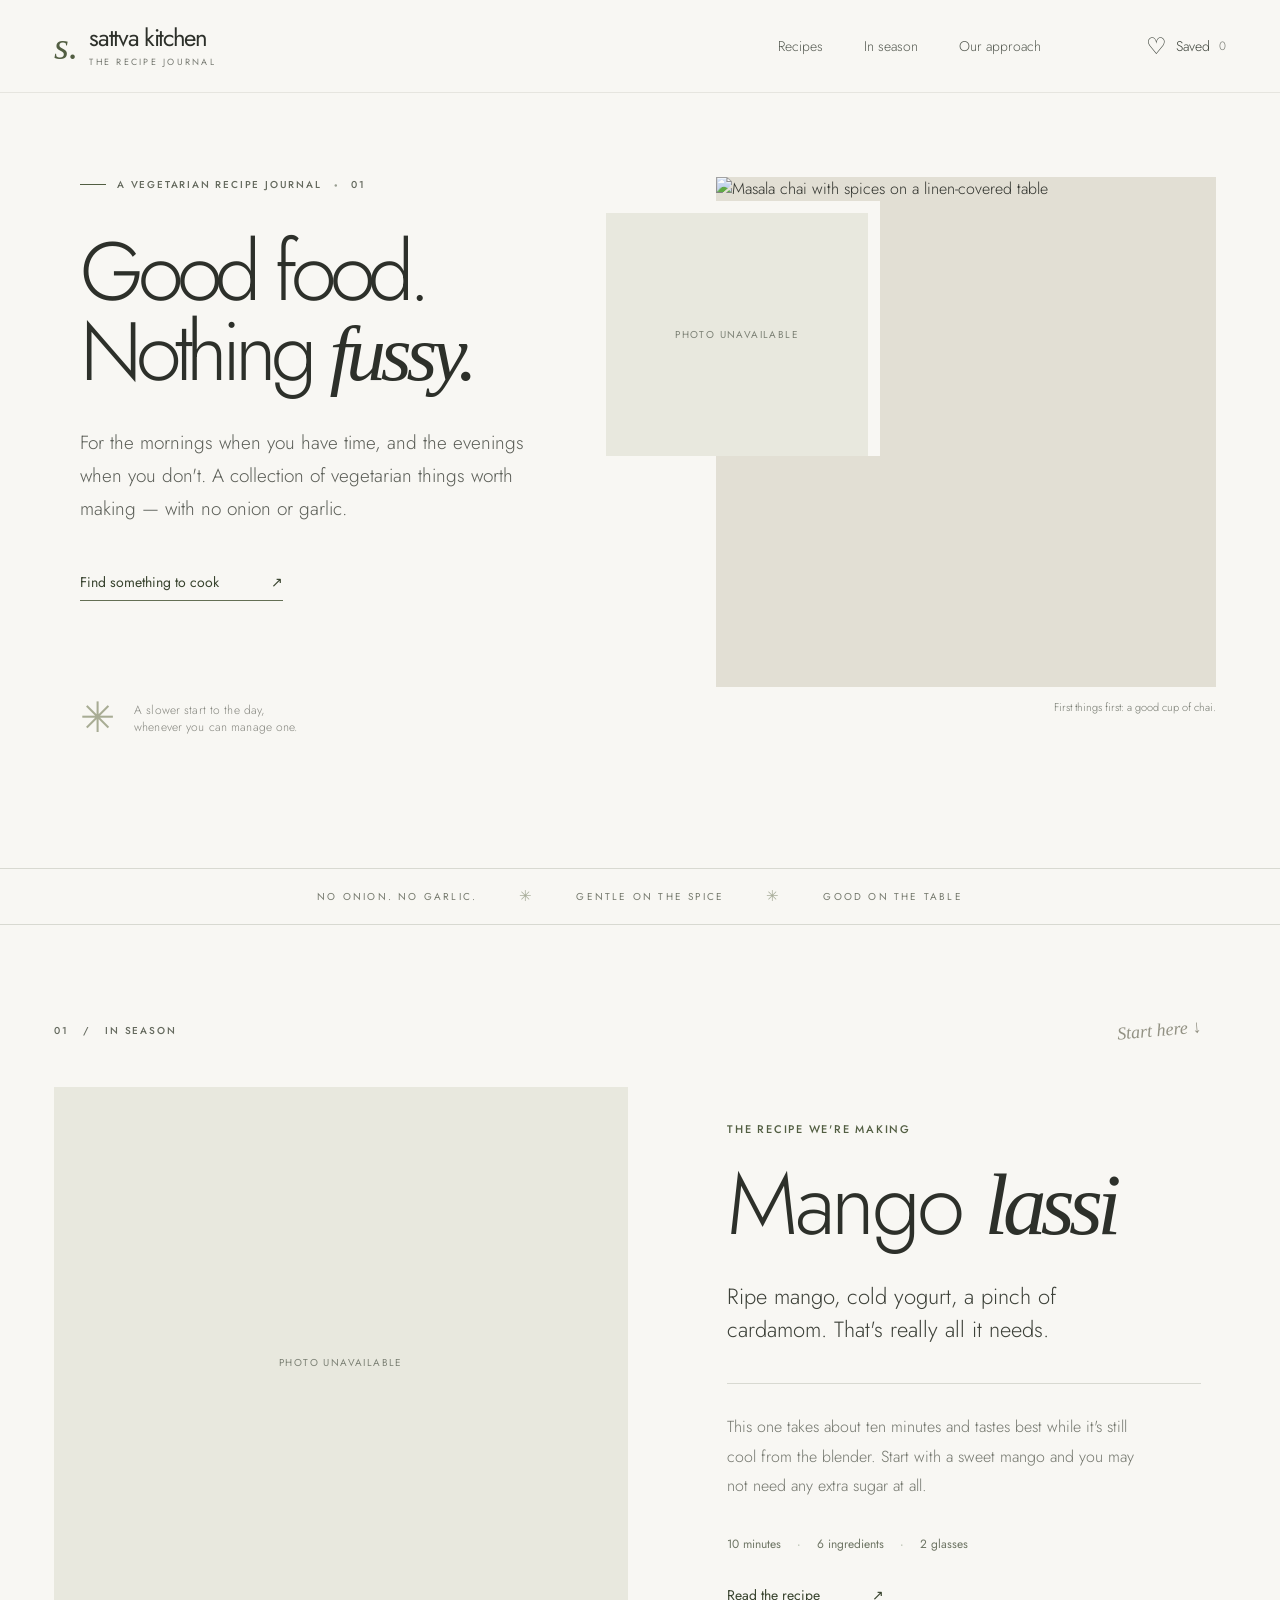
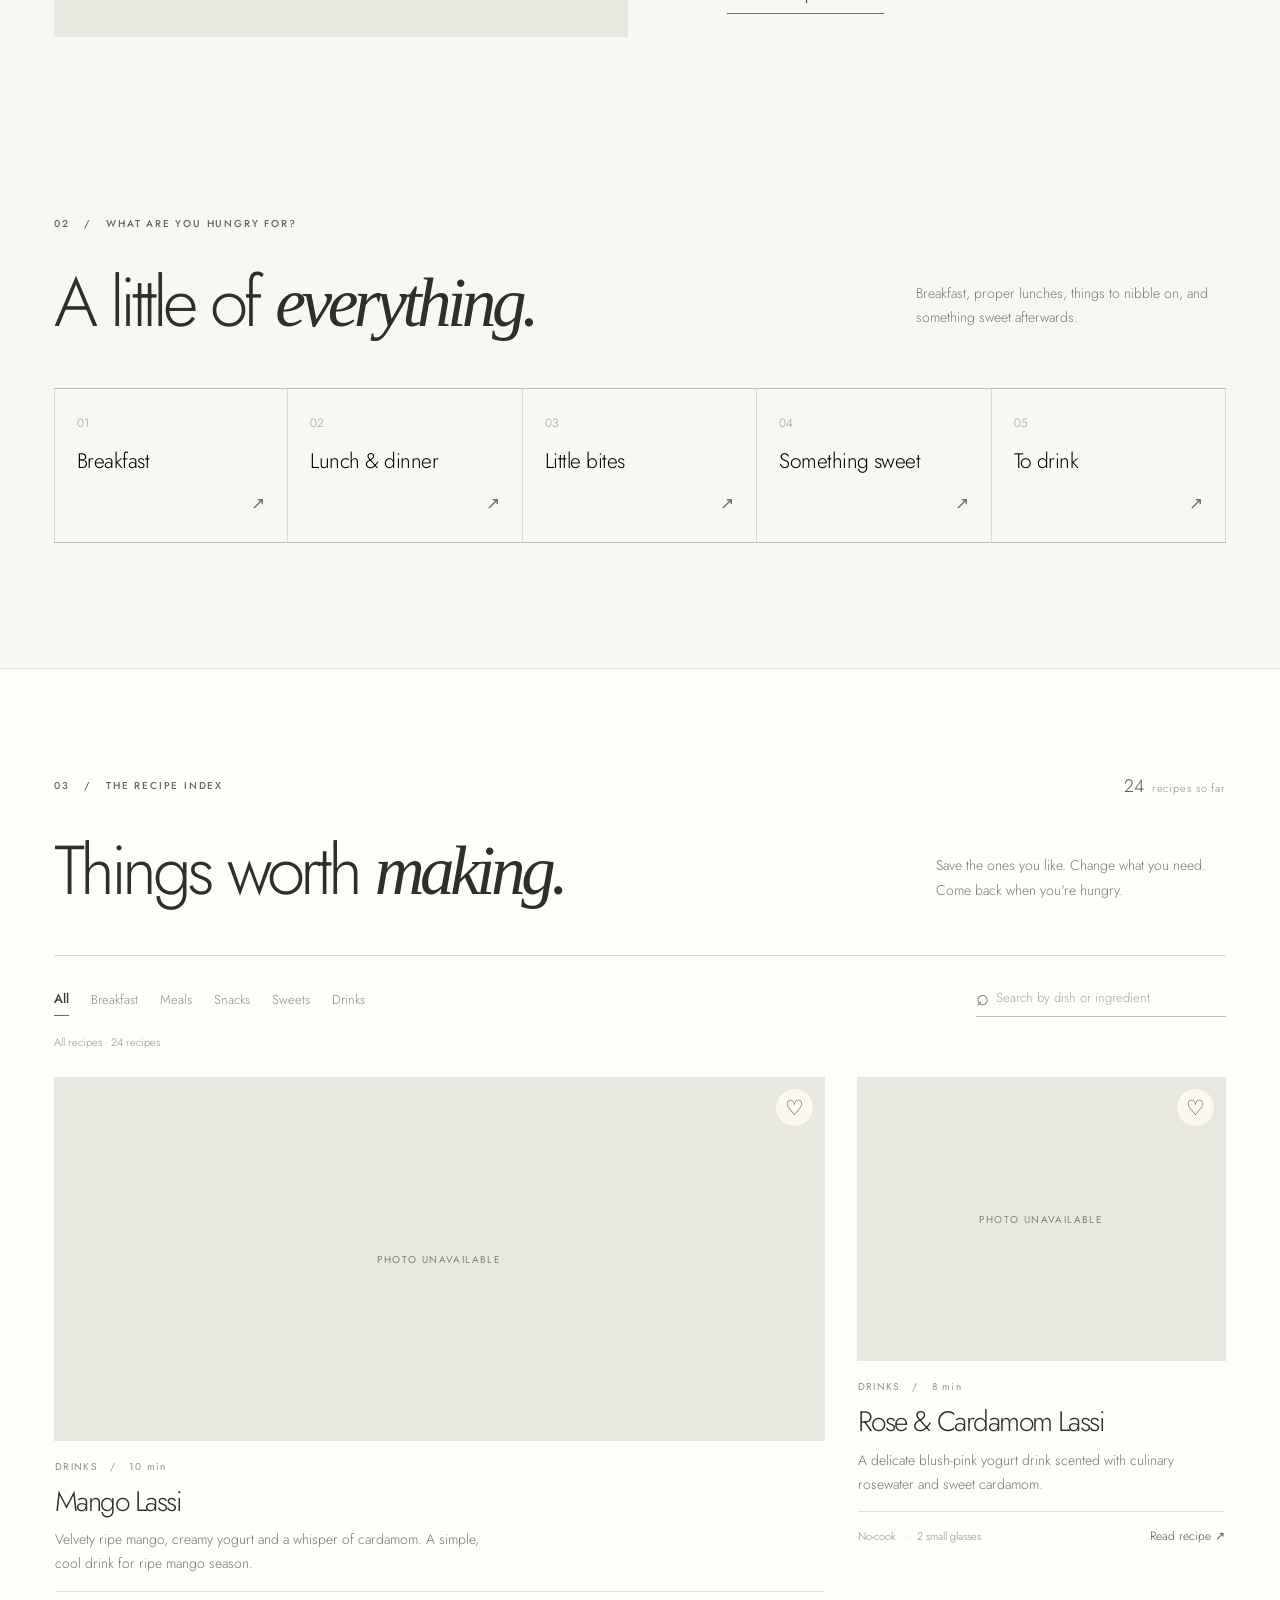
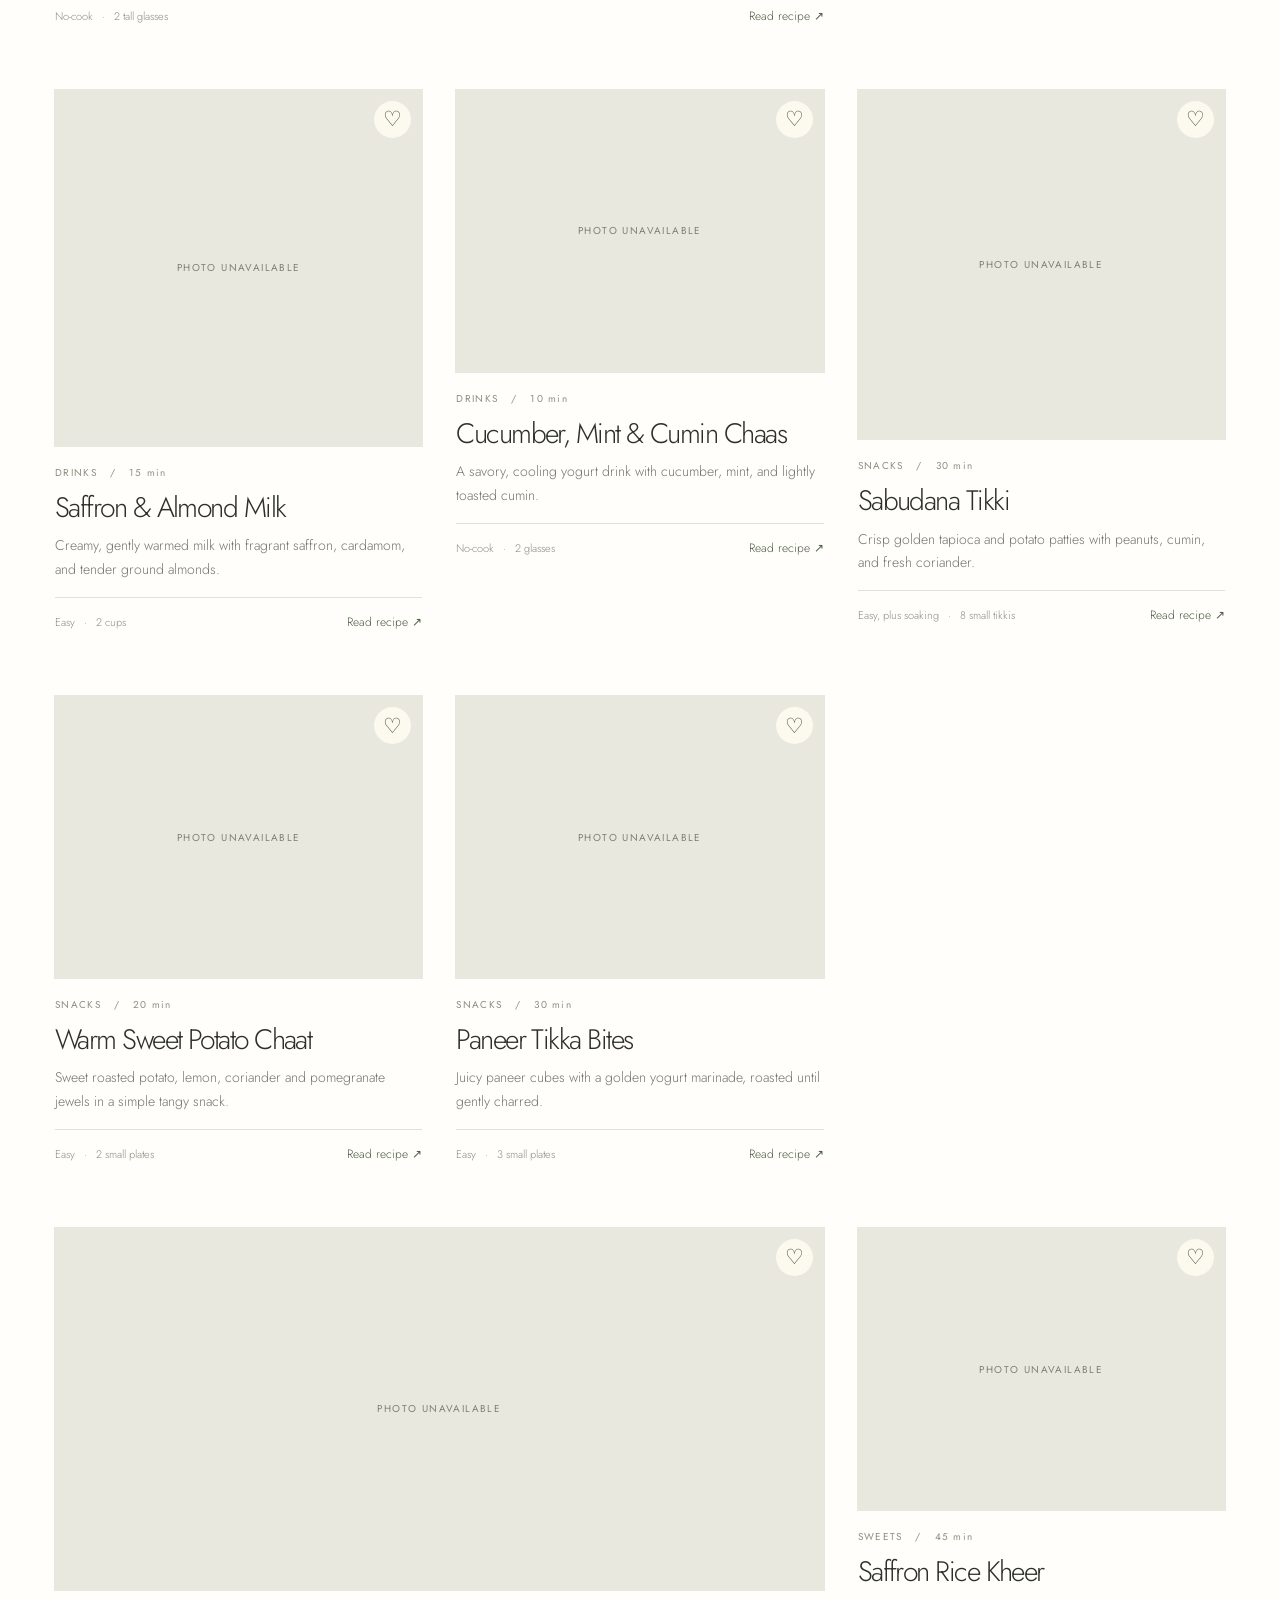
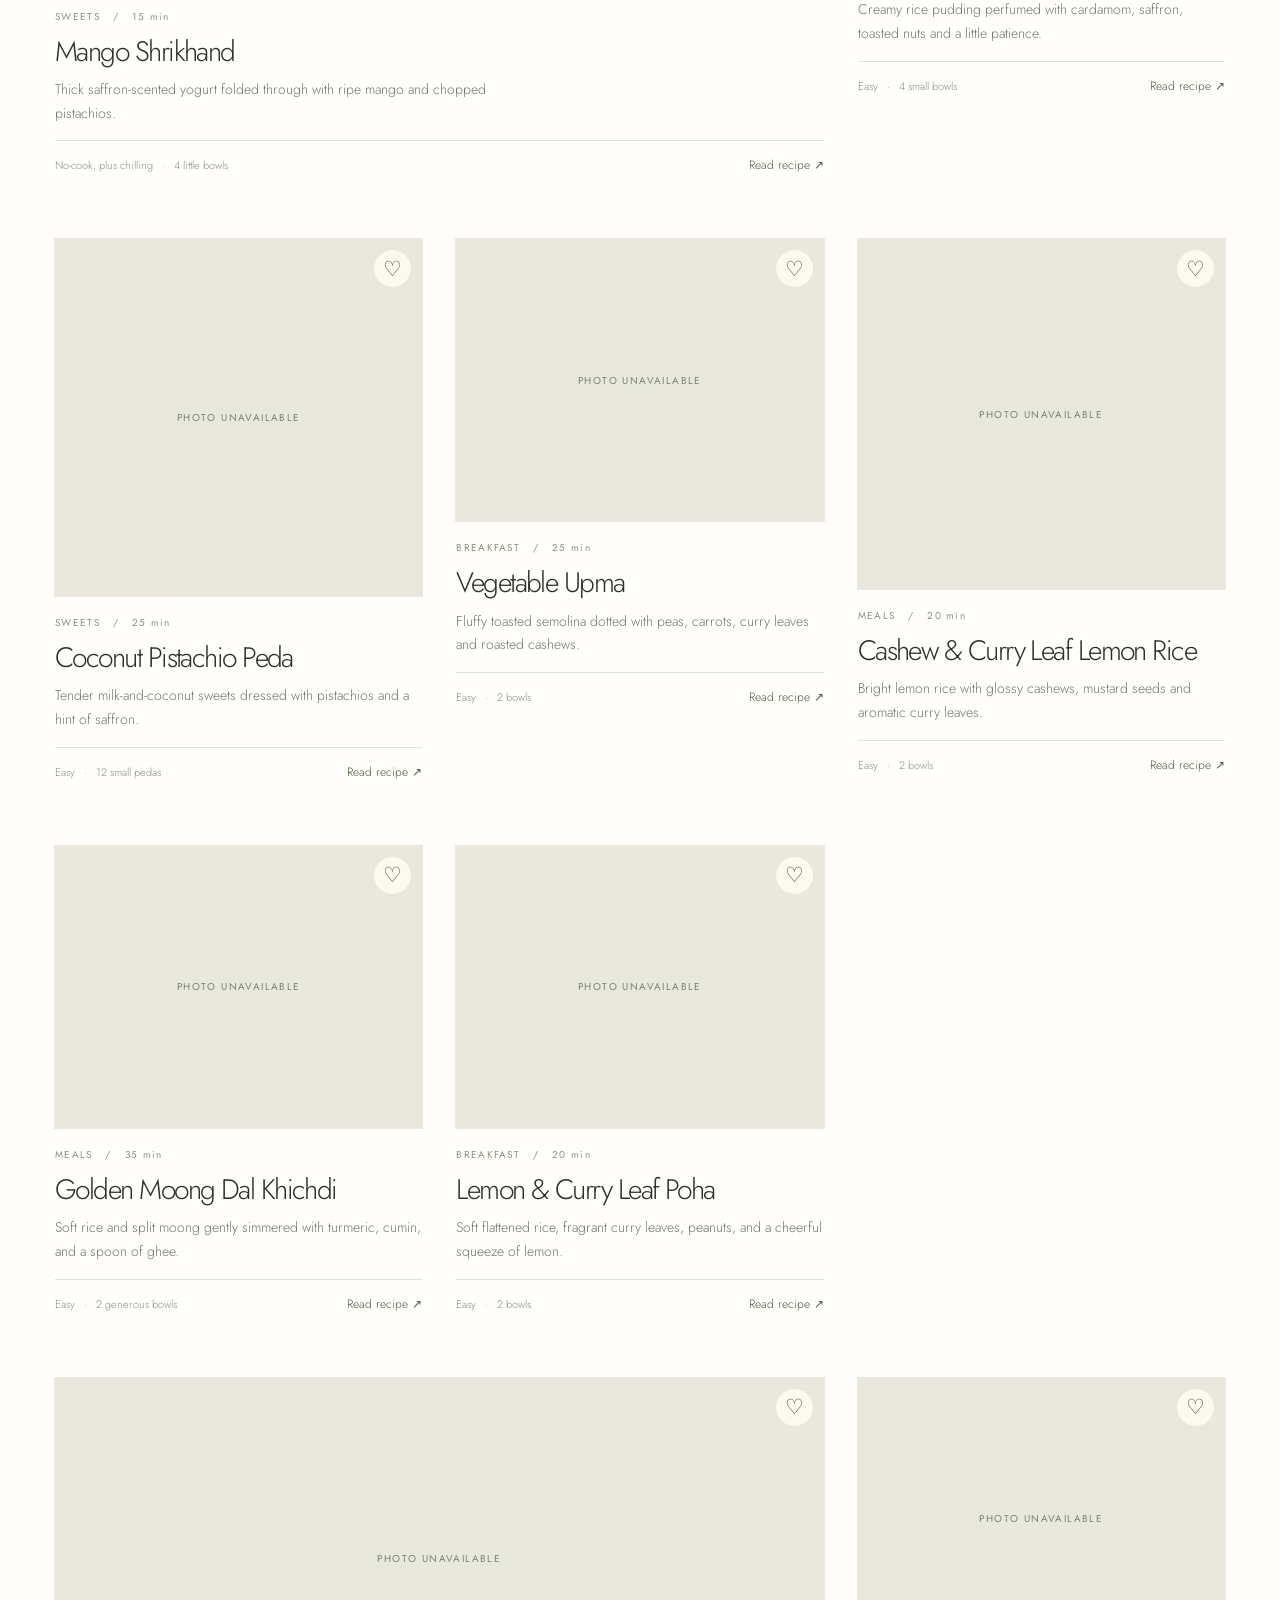
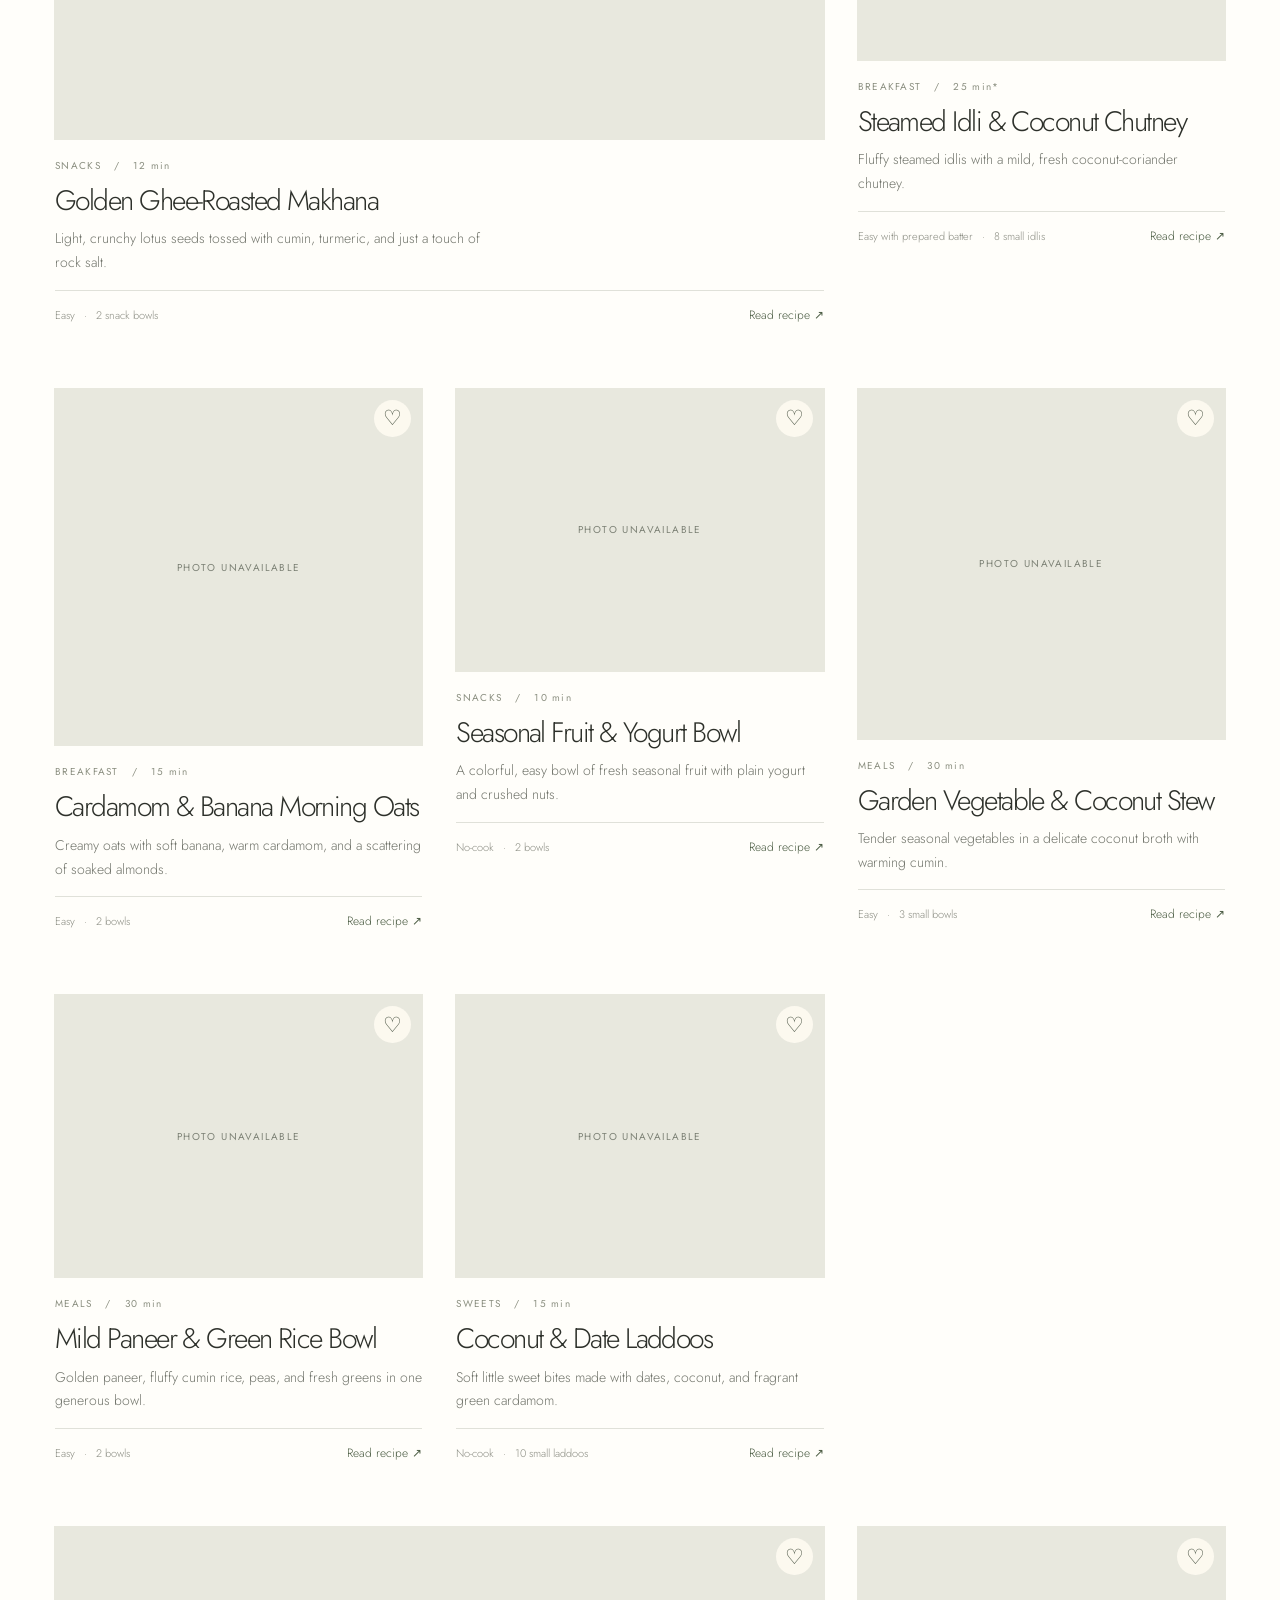
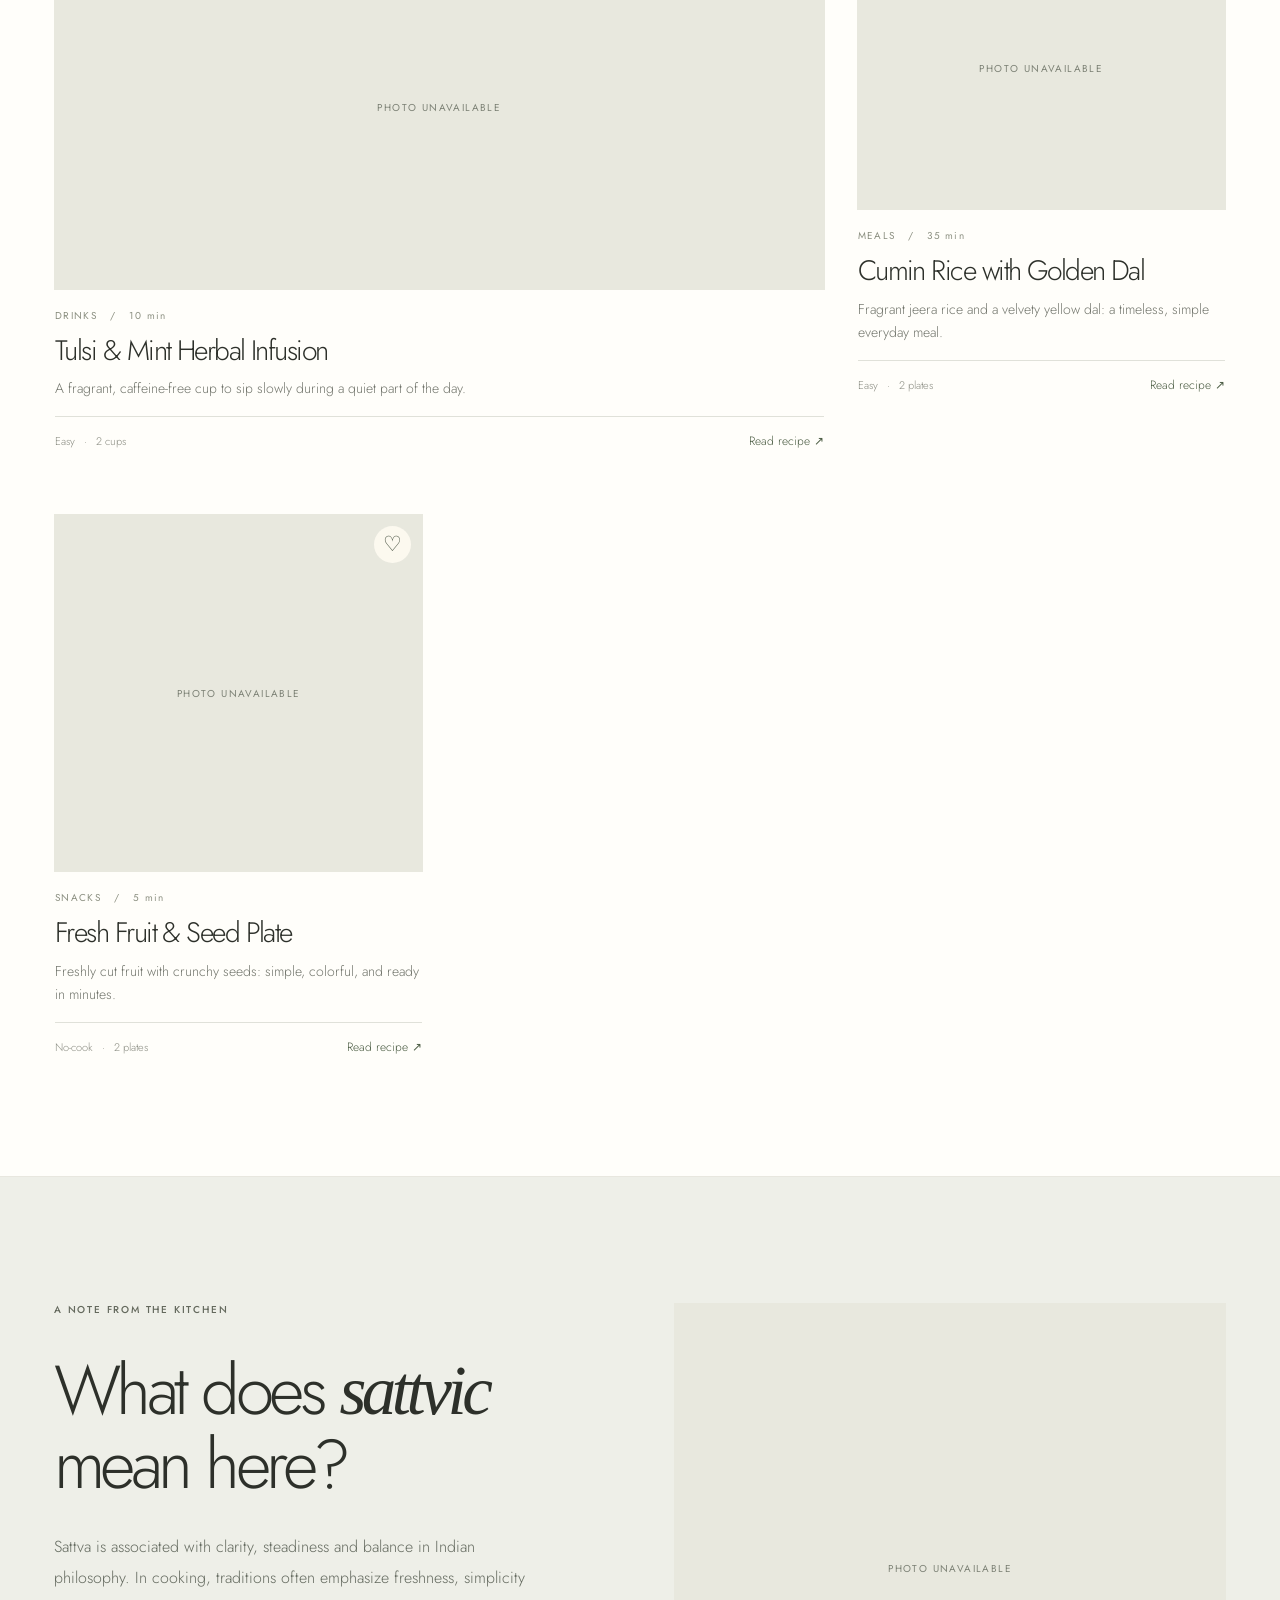
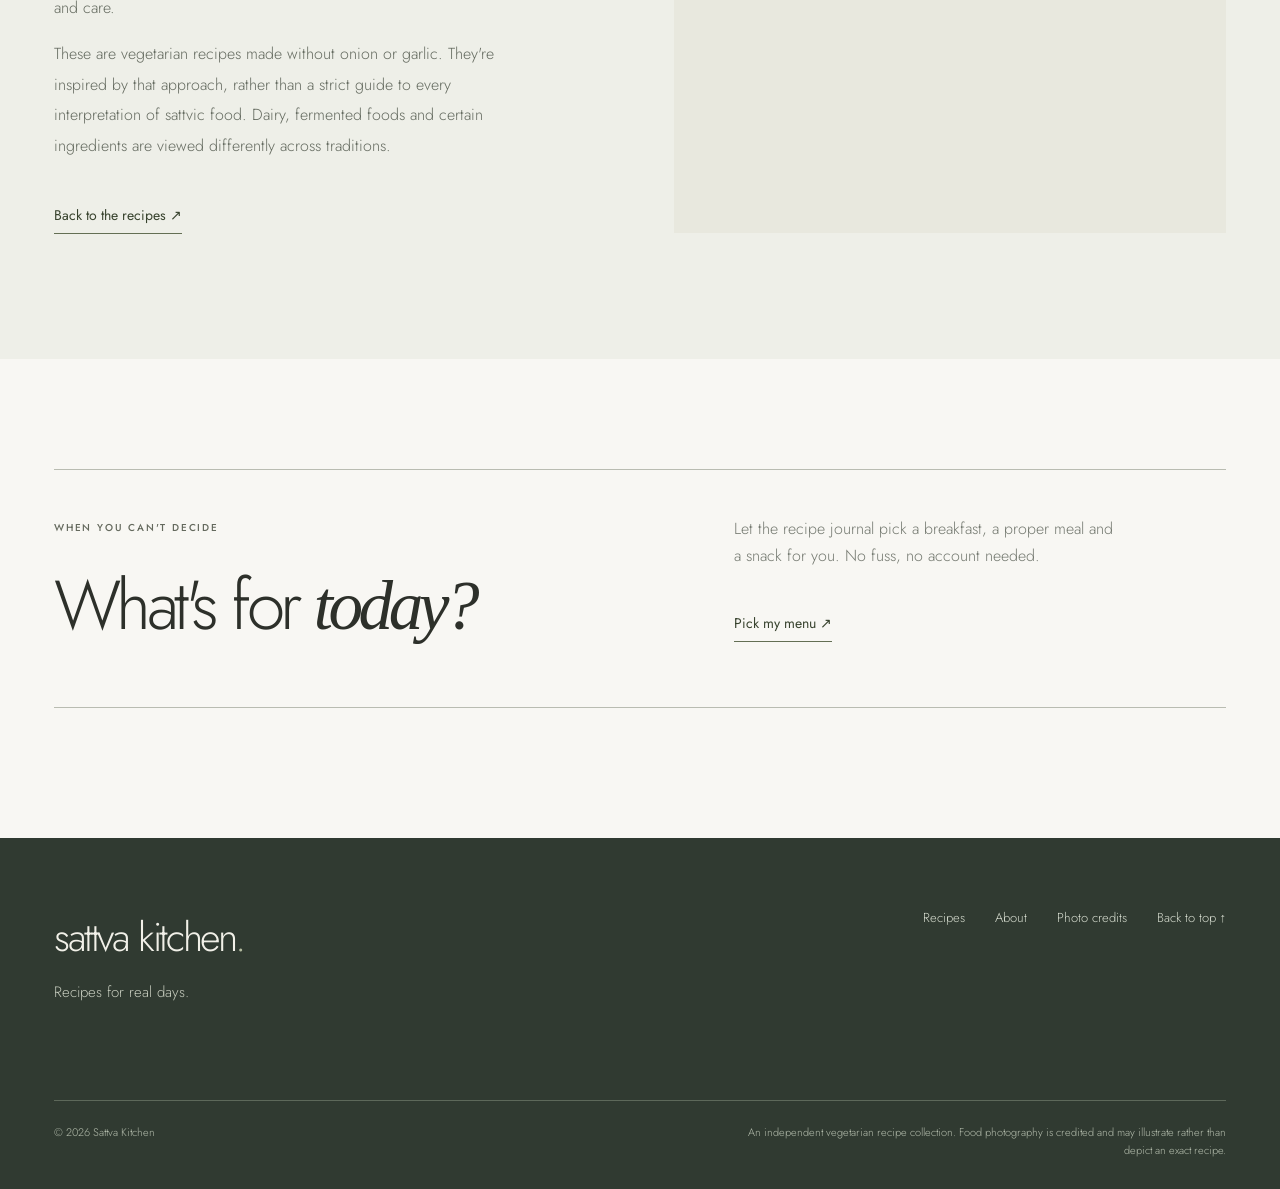
==== commit b583352c: "Add files via upload" ====
--- a/index.html
+++ b/index.html
@@ -36,8 +36,8 @@
         <div class="hero-foot"><span class="handdrawn-sun" aria-hidden="true">✳</span><span>A slower start to the day,<br/>whenever you can manage one.</span></div>
       </div>
       <div class="hero-media">
-        <figure class="hero-main-photo"><img src="https://images.pexels.com/photos/5946612/pexels-photo-5946612.jpeg?auto=compress&cs=tinysrgb&w=1400" alt="A real photograph of masala chai with spices on a pale linen-covered table" fetchpriority="high" onerror="this.onerror=null;this.src='assets/drinks.webp'"/><figcaption>First things first: a good cup of chai.</figcaption></figure>
-        <figure class="hero-small-photo"><img src="https://images.unsplash.com/photo-1715098841757-0e9690ec12d6?auto=format&fit=crop&w=650&q=82" alt="Banana-topped oatmeal in a bowl" loading="lazy" onerror="this.onerror=null;this.src='assets/breakfast.webp'"/><figcaption>Something warm for breakfast.</figcaption></figure>
+        <figure class="hero-main-photo"><img src="https://images.pexels.com/photos/5946612/pexels-photo-5946612.jpeg?auto=compress&cs=tinysrgb&w=1400" alt="Masala chai with spices on a linen-covered table" fetchpriority="high" onerror="photoUnavailable(this)"/><figcaption>First things first: a good cup of chai.</figcaption></figure>
+        <figure class="hero-small-photo"><img src="https://images.unsplash.com/photo-1715098841757-0e9690ec12d6?auto=format&fit=crop&w=650&q=82" alt="Banana-topped oatmeal in a bowl" loading="lazy" onerror="photoUnavailable(this)"/><figcaption>Something warm for breakfast.</figcaption></figure>
       </div>
     </section>
 
@@ -46,7 +46,7 @@
     <section class="feature container section" id="feature" aria-labelledby="feature-title">
       <div class="section-heading"><p class="kicker">01 &nbsp; / &nbsp; IN SEASON</p><p class="margin-note">Start here ↓</p></div>
       <div class="feature-layout">
-        <figure class="feature-photo"><img src="https://images.pexels.com/photos/14930476/pexels-photo-14930476.jpeg?auto=compress&cs=tinysrgb&w=1500" alt="Photograph of a chilled mango lassi with saffron garnish" loading="lazy" onerror="this.onerror=null;this.src='assets/mango-lassi-feature.webp'"/><figcaption>Ripe mangoes make all the difference.</figcaption></figure>
+        <figure class="feature-photo"><img src="https://images.pexels.com/photos/14930476/pexels-photo-14930476.jpeg?auto=compress&cs=tinysrgb&w=1500" alt="Photograph of a chilled mango lassi with saffron garnish" loading="lazy" onerror="photoUnavailable(this)"/><figcaption>Ripe mangoes make all the difference.</figcaption></figure>
         <div class="feature-copy"><div class="feature-overline">THE RECIPE WE'RE MAKING</div><h2 id="feature-title">Mango <em>lassi</em></h2><p class="feature-deck">Ripe mango, cold yogurt, a pinch of cardamom. That's really all it needs.</p><div class="feature-rule"></div><p>This one takes about ten minutes and tastes best while it's still cool from the blender. Start with a sweet mango and you may not need any extra sugar at all.</p><div class="feature-info"><span>10 minutes</span><span>6 ingredients</span><span>2 glasses</span></div><button class="under-link" type="button" data-open="mango-lassi">Read the recipe <span aria-hidden="true">↗</span></button></div>
       </div>
     </section>
@@ -71,7 +71,7 @@
       <div class="empty-state" id="emptyState" hidden><h3>Nothing quite like that yet.</h3><p>Try another ingredient, or start from the beginning.</p><button id="clearFilters" class="under-link" type="button">Show all recipes ↗</button></div>
     </div></section>
 
-    <section class="philosophy-section" id="philosophy" aria-labelledby="philosophy-heading"><div class="container philosophy-layout"><div class="philosophy-aside"><p class="kicker">A NOTE FROM THE KITCHEN</p><h2 id="philosophy-heading">What does <em>sattvic</em> mean here?</h2><p>Sattva is associated with clarity, steadiness and balance in Indian philosophy. In cooking, traditions often emphasize freshness, simplicity and care.</p><p>These are vegetarian recipes made without onion or garlic. They're inspired by that approach, rather than a strict guide to every interpretation of sattvic food. Dairy, fermented foods and certain ingredients are viewed differently across traditions.</p><a class="under-link" href="#recipes">Back to the recipes ↗</a></div><figure class="philosophy-image"><img src="https://images.pexels.com/photos/6363498/pexels-photo-6363498.jpeg?auto=compress&cs=tinysrgb&w=1200" alt="A hand adding fresh coriander to a bowl of khichdi" loading="lazy" onerror="this.onerror=null;this.src='assets/mains.webp'"/><figcaption>Nothing elaborate. Just a good meal, made carefully.</figcaption></figure></div></section>
+    <section class="philosophy-section" id="philosophy" aria-labelledby="philosophy-heading"><div class="container philosophy-layout"><div class="philosophy-aside"><p class="kicker">A NOTE FROM THE KITCHEN</p><h2 id="philosophy-heading">What does <em>sattvic</em> mean here?</h2><p>Sattva is associated with clarity, steadiness and balance in Indian philosophy. In cooking, traditions often emphasize freshness, simplicity and care.</p><p>These are vegetarian recipes made without onion or garlic. They're inspired by that approach, rather than a strict guide to every interpretation of sattvic food. Dairy, fermented foods and certain ingredients are viewed differently across traditions.</p><a class="under-link" href="#recipes">Back to the recipes ↗</a></div><figure class="philosophy-image"><img src="https://images.pexels.com/photos/6363498/pexels-photo-6363498.jpeg?auto=compress&cs=tinysrgb&w=1200" alt="A hand adding fresh coriander to a bowl of khichdi" loading="lazy" onerror="photoUnavailable(this)"/><figcaption>Nothing elaborate. Just a good meal, made carefully.</figcaption></figure></div></section>
 
     <section class="ritual-section container section" id="ritual" aria-labelledby="ritual-heading"><div class="ritual-layout"><div><p class="kicker">WHEN YOU CAN'T DECIDE</p><h2 id="ritual-heading">What's for <em>today?</em></h2></div><div><p>Let the recipe journal pick a breakfast, a proper meal and a snack for you. No fuss, no account needed.</p><button id="planButton" class="under-link" type="button">Pick my menu ↗</button></div></div><div class="daily-plan" id="dailyPlan" hidden aria-live="polite"></div></section>
   </main>
--- a/styles.css
+++ b/styles.css
@@ -20,3 +20,13 @@
 @media(max-width:760px){.container{width:calc(100% - 42px)}.section{padding-top:74px;padding-bottom:77px}.header-inner{min-height:72px}.brand-mark{font-size:32px}.brand-name{font-size:22px}.desktop-nav{display:none}.mobile-toggle{display:block}.saved-nav{font-size:0;gap:5px}.saved-nav span:first-child{font-size:23px}.saved-nav span:last-child{font-size:12px}.hero{display:flex;flex-direction:column;gap:38px;padding-top:56px;padding-bottom:55px;min-height:0}.hero-copy{padding:0;display:block}.eyebrow{font-size:9px;letter-spacing:.13em}.hero h1{font-size:clamp(62px,11vw,86px);white-space:normal;margin:26px 0 20px}.hero-copy>p{font-size:17px;max-width:490px}.hero-foot{display:none}.hero-media{min-height:435px;margin:0 0 20px}.hero-main-photo{width:85%;height:385px}.hero-small-photo{height:170px;width:41%;bottom:-12px;border-top-width:8px}.newsstrip-inner{gap:17px;font-size:8px;letter-spacing:.06em;height:46px}.feature-layout{display:flex;flex-direction:column;gap:42px;align-items:stretch}.feature-photo{height:410px}.feature-copy{padding:25px 0 0}.feature-copy h2{font-size:70px;margin:17px 0 24px}.feature-deck{font-size:21px}.feature-rule{margin:25px 0}.collections-heading{align-items:start;flex-direction:column;gap:14px}.collections-heading h2,.recipe-intro h2,.philosophy-aside h2,.ritual-layout h2{font-size:57px}.collections-heading p{max-width:460px;margin:0}.collection-list{grid-template-columns:1fr}.collection-card,.collection-card:first-child{border-left:0;border-right:0;border-bottom:1px solid var(--line);min-height:0;display:grid;grid-template-columns:34px 1fr 28px;align-items:center;gap:12px;padding:19px 4px}.collection-card:last-child{border-bottom:0}.collection-card strong{font-size:23px}.collection-action{align-self:unset}.recipe-intro{align-items:start;flex-direction:column;gap:18px;margin-bottom:34px}.recipe-intro p{max-width:450px}.recipe-toolbar{align-items:stretch;flex-direction:column;gap:25px}.filters{gap:7px 20px}.search-bar{width:100%}.recipe-grid{grid-template-columns:repeat(2,minmax(0,1fr));gap:38px 17px}.recipe-card:nth-child(7n+1){grid-column:span 2}.recipe-card:nth-child(7n+1) .recipe-image{aspect-ratio:1.5}.recipe-image{aspect-ratio:.9!important}.recipe-card:nth-child(7n+1) .recipe-image{aspect-ratio:1.5!important}.recipe-tag{font-size:8px;left:7px;top:7px}.save-recipe{right:7px;top:7px;width:33px;height:33px}.recipe-title{font-size:23px}.recipe-desc{font-size:13px}.recipe-meta{flex-direction:column;align-items:start;gap:9px}.philosophy-layout{display:flex;flex-direction:column;gap:43px}.philosophy-aside{max-width:100%}.philosophy-aside h2{margin:22px 0}.philosophy-image{width:100%;height:390px}.ritual-layout{grid-template-columns:1fr;gap:23px;padding:25px 0 48px}.ritual-layout h2{margin-top:18px}.day-grid{grid-template-columns:1fr}.footer-top{flex-direction:column;padding-bottom:35px}.footer-links{gap:16px;flex-wrap:wrap}.footer-bottom{flex-direction:column;gap:12px}.footer-bottom span:last-child{text-align:left}.modal-inner{padding:30px 22px 50px}.modal-cover{height:270px}.modal-cols{grid-template-columns:1fr;gap:22px}.modal-close{right:12px;top:12px}}
 @media(max-width:390px){.container{width:calc(100% - 32px)}.hero h1{font-size:59px}.hero-media{min-height:348px}.hero-main-photo{height:310px}.hero-small-photo{height:130px}.newsstrip-inner{gap:10px;font-size:7px}.feature-photo{height:310px}.feature-copy h2{font-size:58px}.collections-heading h2,.recipe-intro h2,.philosophy-aside h2,.ritual-layout h2{font-size:49px}.recipe-grid{column-gap:12px}.recipe-title{font-size:20px}.recipe-desc{font-size:12px}}
 @media print{.site-header,.modal-close,.modal-actions,.footer,.modal-backdrop{display:none!important}.recipe-modal{position:static;box-shadow:none;width:100%;overflow:visible}.modal-inner{padding:20px}.modal-cover{height:200px}body.modal-open{overflow:auto}}
+
+/* Real-photography edition: a restrained placeholder replaces images that fail to load. */
+.image-unavailable{background:#e8e8de!important;position:relative;overflow:hidden;}
+.image-unavailable::after{content:attr(data-photo-status);position:absolute;inset:0;display:grid;place-items:center;text-transform:uppercase;font-size:10px;letter-spacing:.14em;font-weight:400;color:#7c8175;pointer-events:none;z-index:0;}
+.recipe-photo-credit{font-size:11px;line-height:1.6;color:#858b80;margin:0 0 22px;}
+.recipe-photo-credit a{color:#475f49;text-decoration:underline;text-underline-offset:3px;}
+
+.modal-cover-photo{height:350px;position:relative;background:#e8e8de;}
+.modal-cover-photo .modal-cover{display:block;width:100%;height:100%;}
+@media(max-width:760px){.modal-cover-photo{height:270px}}
